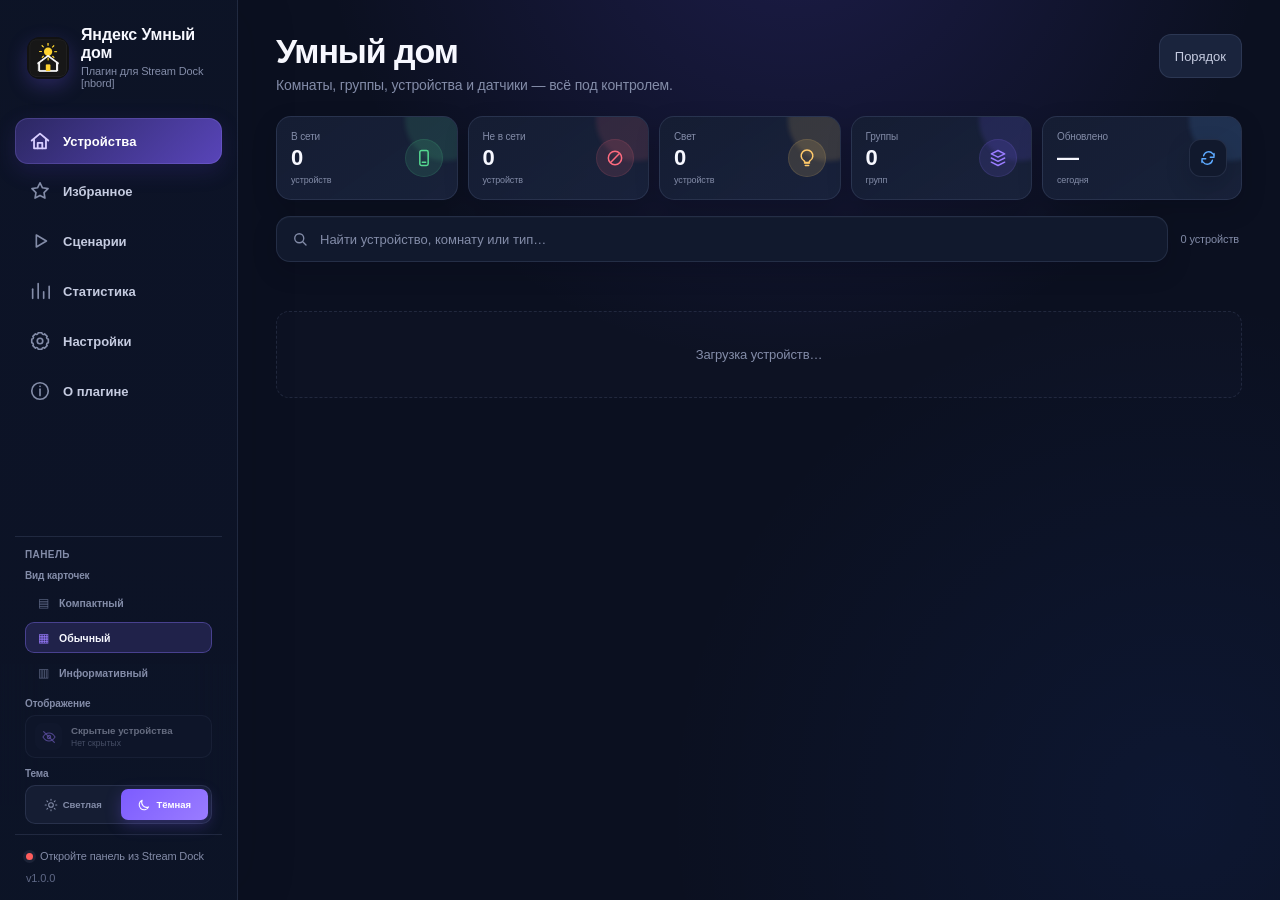
==== com.nbord.yandexsmarthome.streamdock.sdPlugin/dashboard/index.html @ 7f2c6862 "Add files via upload" ====
<!DOCTYPE html>

<html lang="ru">
<head><meta charset="utf-8"/><meta content="width=device-width,initial-scale=1" name="viewport"/><meta content="light dark" name="color-scheme"/><title>Яндекс Умный дом [n-bord] — Панель</title><link href="style.css?v=1.0.0" rel="stylesheet"/></head>
<body>
<div class="app">
<aside class="sidebar">
<div class="brand-row"><img class="brand-icon" src="../static/icons/plugin.png"/><div><div class="brand">Яндекс Умный дом</div><div class="brand-sub">Плагин для Stream Dock [nbord]</div></div></div>
<div class="nav-title">Умный дом</div>
<button aria-current="page" class="nav active" data-page="devices"><span class="nav-icon"><svg aria-hidden="true" viewbox="0 0 24 24"><path d="M3 11.5 12 4l9 7.5"></path><path d="M5.5 10.5V20h13v-9.5"></path><path d="M9.5 20v-6h5v6"></path></svg></span><b>Устройства</b></button>
<button class="nav" data-page="favorites"><span class="nav-icon"><svg aria-hidden="true" viewbox="0 0 24 24"><path d="m12 3 2.7 5.5 6.1.9-4.4 4.3 1 6-5.4-2.9-5.4 2.9 1-6-4.4-4.3 6.1-.9L12 3Z"></path></svg></span><b>Избранное</b></button>
<button class="nav" data-page="scenarios"><span class="nav-icon"><svg aria-hidden="true" viewbox="0 0 24 24"><path d="M8 5.5v13L19 12 8 5.5Z"></path></svg></span><b>Сценарии</b></button>
<button class="nav" data-page="statistics"><span class="nav-icon"><svg aria-hidden="true" viewbox="0 0 24 24"><path d="M4 20V10"></path><path d="M10 20V4"></path><path d="M16 20v-7"></path><path d="M22 20V7"></path></svg></span><b>Статистика</b></button>
<button class="nav" data-page="settings"><span class="nav-icon"><svg aria-hidden="true" viewbox="0 0 24 24"><circle cx="12" cy="12" r="3"></circle><path d="M19.4 15a1.7 1.7 0 0 0 .3 1.9l.1.1-2.8 2.8-.1-.1a1.7 1.7 0 0 0-1.9-.3 1.7 1.7 0 0 0-1 1.6V21h-4v-.1a1.7 1.7 0 0 0-1-1.6 1.7 1.7 0 0 0-1.9.3l-.1.1L4.2 17l.1-.1a1.7 1.7 0 0 0 .3-1.9A1.7 1.7 0 0 0 3 14H3v-4h.1a1.7 1.7 0 0 0 1.6-1 1.7 1.7 0 0 0-.3-1.9L4.2 7 7 4.2l.1.1a1.7 1.7 0 0 0 1.9.3 1.7 1.7 0 0 0 1-1.6V3h4v.1a1.7 1.7 0 0 0 1 1.6 1.7 1.7 0 0 0 1.9-.3l.1-.1L19.8 7l-.1.1a1.7 1.7 0 0 0-.3 1.9 1.7 1.7 0 0 0 1.6 1h.1v4H21a1.7 1.7 0 0 0-1.6 1Z"></path></svg></span><b>Настройки</b></button>

<button class="nav" data-page="about"><span class="nav-icon"><svg aria-hidden="true" viewbox="0 0 24 24"><circle cx="12" cy="12" r="9"></circle><path d="M12 10v7"></path><path d="M12 7h.01"></path></svg></span><b>О плагине</b></button>
<div aria-label="Настройки панели" class="sidebar-panel-settings">
<div class="sidebar-settings-title">Панель</div>
<div class="sidebar-setting-group sidebar-content-only">
<div class="sidebar-setting-label">Вид карточек</div>
<div aria-label="Вид карточек" class="sidebar-view-options" role="group">
<button data-view-preset="compact" title="Компактный вид" type="button"><span>▤</span><b>Компактный</b></button>
<button class="active" data-view-preset="normal" title="Обычный вид" type="button"><span>▦</span><b>Обычный</b></button>
<button data-view-preset="informative" title="Информативный вид" type="button"><span>▥</span><b>Информативный</b></button>
</div>
</div>
<div class="sidebar-setting-group sidebar-content-only sidebar-hidden-group">
<div class="sidebar-setting-label">Отображение</div>
<button class="sidebar-hidden-toggle" disabled id="hiddenEntitiesToggle" type="button"><span class="sidebar-hidden-icon"><svg aria-hidden="true" viewBox="0 0 24 24"><path d="M3 12s3.5-6 9-6 9 6 9 6-3.5 6-9 6-9-6-9-6Z"></path><circle cx="12" cy="12" r="2.5"></circle><path d="M4 4l16 16"></path></svg></span><span class="sidebar-hidden-copy"><b>Скрытые устройства</b><small>0 скрыто</small></span></button>
</div>
<div class="sidebar-setting-group">
<div class="sidebar-setting-label">Тема</div>
<div aria-label="Тема панели" class="theme-switch sidebar-theme-switch" role="group">
<button aria-label="Светлая тема" id="themeLight" title="Светлая тема" type="button"><svg aria-hidden="true" viewbox="0 0 24 24"><circle cx="12" cy="12" r="4"></circle><path d="M12 2v2M12 20v2M4.93 4.93l1.42 1.42M17.65 17.65l1.42 1.42M2 12h2M20 12h2M4.93 19.07l1.42-1.42M17.65 6.35l1.42-1.42"></path></svg><span>Светлая</span></button>
<button aria-label="Тёмная тема" id="themeDark" title="Тёмная тема" type="button"><svg aria-hidden="true" viewbox="0 0 24 24"><path d="M20 15.2A8.5 8.5 0 0 1 8.8 4 8.5 8.5 0 1 0 20 15.2Z"></path></svg><span>Тёмная</span></button>
</div>
</div>



</div>

<div class="side-bottom"><div class="side-status" id="sideStatus"><span class="dot"></span><span>Подключение…</span></div><div class="version" id="sideVersion">v1.0.0</div></div>
</aside>
<main class="main">
<section class="page active" id="page-devices">
<div class="page-head"><div class="page-title-block"><h1>Умный дом</h1><p>Комнаты, группы, устройства и датчики — всё под контролем.</p></div><div class="head-actions"><button class="btn subtle-btn reset-order-btn hidden" id="resetOrder" type="button">Сбросить</button><button aria-pressed="false" class="btn subtle-btn order-btn" id="reorderToggle" type="button">Порядок</button></div></div>
<div class="summary-grid"><div class="summary-card tone-online"><div class="summary-copy"><span>В сети</span><strong id="summaryOnline">0</strong><small>устройств</small></div><div class="summary-icon"><svg aria-hidden="true" viewbox="0 0 24 24"><rect height="18" rx="2" width="10" x="7" y="3"></rect><path d="M10 17h4"></path></svg></div></div><div class="summary-card tone-offline"><div class="summary-copy"><span>Не в сети</span><strong id="summaryOffline">0</strong><small>устройств</small></div><div class="summary-icon"><svg aria-hidden="true" viewbox="0 0 24 24"><circle cx="12" cy="12" r="8"></circle><path d="m7 17 10-10"></path></svg></div></div><div class="summary-card tone-light"><div class="summary-copy"><span>Свет</span><strong id="summaryLights">0</strong><small>устройств</small></div><div class="summary-icon"><svg aria-hidden="true" viewbox="0 0 24 24"><path d="M9 18h6"></path><path d="M10 21h4"></path><path d="M8.3 15.2A7 7 0 1 1 15.7 15.2c-.8.7-1.2 1.5-1.2 2.3h-5c0-.8-.4-1.6-1.2-2.3Z"></path></svg></div></div><div class="summary-card tone-groups"><div class="summary-copy"><span>Группы</span><strong id="summaryGroups">0</strong><small>групп</small></div><div class="summary-icon"><svg aria-hidden="true" viewbox="0 0 24 24"><path d="m12 3 8 4-8 4-8-4 8-4Z"></path><path d="m4 12 8 4 8-4"></path><path d="m4 17 8 4 8-4"></path></svg></div></div><div class="summary-card wide tone-updated summary-updated-card"><div class="summary-copy"><span>Обновлено</span><strong id="summaryUpdated">—</strong><small>сегодня</small></div><div class="summary-card-tools"><button aria-label="Обновить" class="summary-tool refresh-tool" id="refreshDevices" title="Обновить" type="button"><svg aria-hidden="true" viewbox="0 0 24 24"><path d="M20 6v5h-5"></path><path d="M4 18v-5h5"></path><path d="M6.1 9A7 7 0 0 1 18.5 6.5L20 8"></path><path d="M17.9 15A7 7 0 0 1 5.5 17.5L4 16"></path></svg></button></div></div></div>
<div class="toolbar"><div class="search-wrap"><span class="search-icon"><svg aria-hidden="true" viewbox="0 0 24 24"><circle cx="11" cy="11" r="6"></circle><path d="m16 16 4 4"></path></svg></span><input aria-autocomplete="list" aria-controls="searchSuggestions" autocomplete="off" class="search" id="search" placeholder="Найти устройство, комнату или тип…"/><div class="search-suggestions hidden" id="searchSuggestions" role="listbox"></div></div><div class="count" id="deviceCount">0 устройств</div></div>
<div class="filters" id="categoryFilters"></div><div class="section-quicknav" id="sectionQuickNav"></div>
<div aria-live="polite" class="empty" id="devicesEmpty">Загрузка устройств…</div><div class="device-list" id="devicesList"></div>
</section>
<section class="page" id="page-favorites">
<div class="page-head"><div><h1>Избранное</h1><p>Быстрый доступ к любимым устройствам, группам и сценариям.</p></div><div class="head-actions"><button class="btn subtle-btn reset-order-btn hidden" id="favoritesResetOrder" type="button">Сбросить</button><button aria-pressed="false" class="btn subtle-btn order-btn" id="favoritesReorderToggle" type="button">Порядок</button></div></div>
<div class="empty hidden" id="favoritesEmpty">Пока нет избранного. Нажмите ★ на карточке устройства или сценария.</div>
<div class="favorites-block"><div class="subsection-title favorites-title">Устройства и группы</div><div class="device-grid" id="favoritesDevices"></div></div>
<div class="favorites-block"><div class="subsection-title favorites-title">Сценарии</div><div class="scenario-grid" id="favoritesScenarios"></div></div>
</section>
<section class="page" id="page-scenarios">
<div class="page-head"><div><h1>Сценарии</h1><p>Сценарии из приложения «Дом с Алисой».</p></div><div class="head-actions"><button class="btn subtle-btn reset-order-btn hidden" id="scenariosResetOrder" type="button">Сбросить</button><button aria-pressed="false" class="btn subtle-btn order-btn" id="scenariosReorderToggle" type="button">Порядок</button></div></div>
<div class="count scenario-count" id="scenarioCount"></div><div class="scenario-grid" id="scenariosList"></div><div class="empty hidden" id="scenariosEmpty">Сценарии не найдены.</div>
</section>
<section class="page" id="page-statistics">
<div class="page-head"><div><h1>Статистика</h1><p>Локальная статистика использования кнопок, крутилок и сценариев.</p></div><div class="head-actions"><label class="usage-toggle" for="usageEnabled"><input checked="" id="usageEnabled" type="checkbox"/><span class="switch-track"><span class="switch-knob"></span></span><span>Собирать статистику</span></label><button class="btn" id="refreshUsage">Обновить</button><button class="btn danger-btn" id="clearUsage">Очистить</button></div></div>
<div class="usage-summary-grid"><div class="summary-card"><span>Сегодня</span><strong id="usageToday">0</strong></div><div class="summary-card"><span>За 7 дней</span><strong id="usageWeek">0</strong></div><div class="summary-card"><span>Всего</span><strong id="usageTotal">0</strong></div><div class="summary-card"><span>Действий</span><strong id="usageUnique">0</strong></div></div>
<div class="panel usage-panel"><div class="diag-section-head"><div><h2>Чаще всего используется</h2><p>Вращение крутилки считается одним использованием за жест, а не каждым щелчком.</p></div><span class="pill">7 дней</span></div><div class="empty hidden" id="usageEmpty">Статистика пока пустая. Используйте кнопки или сценарии на Stream Dock.</div><div class="usage-list" id="usageList"></div></div>
<div class="notice usage-note" id="usageStateNote">Статистика хранится только локально на Mac. Для часто используемых устройств и сценариев можно сразу добавить ★ в «Избранное».</div>
</section>


<section class="page settings-page" id="page-settings">
<div class="page-head settings-page-head"><div><h1>Настройки</h1><p>Обновление интерфейса и действий Stream Dock, подключение к Яндексу и инструменты диагностики.</p></div></div>
<div aria-label="Разделы настроек" class="settings-tabs" role="tablist">
<button aria-selected="true" class="settings-tab active" data-settings-tab="general" role="tab" type="button"><span class="settings-tab-icon"><svg aria-hidden="true" viewBox="0 0 24 24"><path d="M4 7h10M18 7h2M4 17h2M10 17h10"></path><circle cx="16" cy="7" r="2"></circle><circle cx="8" cy="17" r="2"></circle></svg></span><span><b>Общие</b><small>Поведение панели</small></span></button>
<button aria-selected="false" class="settings-tab" data-settings-tab="connection" role="tab" type="button"><span class="settings-tab-icon"><svg aria-hidden="true" viewBox="0 0 24 24"><path d="M9.5 14.5 14.5 9"></path><path d="M8.2 16.8 6 19a4 4 0 0 1-5.7-5.7l3.5-3.5a4 4 0 0 1 5.7 0"></path><path d="m15.8 7.2 2.2-2.2a4 4 0 0 1 5.7 5.7l-3.5 3.5a4 4 0 0 1-5.7 0"></path></svg></span><span><b>Подключение</b><small>OAuth и аккаунт</small></span></button>
<button aria-selected="false" class="settings-tab" data-settings-tab="diagnostics" role="tab" type="button"><span class="settings-tab-icon"><svg aria-hidden="true" viewBox="0 0 24 24"><path d="M2 13h4l2-6 4 12 3-9 2 3h5"></path></svg></span><span><b>Диагностика</b><small>Проверки и журнал</small></span></button>
</div>
<div class="settings-pane active" data-settings-pane="general">
<div class="settings-grid">
<section class="settings-card"><div class="settings-card-icon">↻</div><div class="settings-card-main"><h2>Обновление панели</h2><p>Как часто открытая панель запрашивает актуальные состояния устройств и групп.</p></div><label class="settings-field" for="autoRefreshSelect"><span>Интервал</span><select aria-label="Интервал автообновления панели" class="select settings-select" id="autoRefreshSelect"><option value="0">Выключено</option><option value="15">15 секунд</option><option value="30">30 секунд</option><option selected="" value="45">45 секунд</option><option value="60">1 минута</option><option value="300">5 минут</option><option value="900">15 минут</option><option value="1800">30 минут</option></select></label></section>
<section class="settings-card"><div class="settings-card-icon">⟳</div><div class="settings-card-main"><h2>Обновление кнопок и ручек</h2><p>Как часто плагин обновляет состояние действий непосредственно на устройствах Stream Dock.</p></div><label class="settings-field" for="actionRefreshSelect"><span>Интервал</span><select aria-label="Интервал обновления кнопок и ручек" class="select settings-select" id="actionRefreshSelect"><option value="0">Только вручную</option><option value="15">15 секунд</option><option selected="" value="30">30 секунд</option><option value="45">45 секунд</option><option value="60">1 минута</option><option value="120">2 минуты</option><option value="300">5 минут</option></select></label></section>
<section class="settings-card"><div class="settings-card-icon">⌂</div><div class="settings-card-main"><h2>Стартовая вкладка</h2><p>Раздел, который будет открываться первым при запуске панели.</p></div><label class="settings-field" for="startPageSelect"><span>Открывать</span><select aria-label="Стартовая вкладка панели" class="select settings-select" id="startPageSelect"><option value="devices">Устройства</option><option value="favorites">Избранное</option><option value="scenarios">Сценарии</option><option value="statistics">Статистика</option></select></label></section>

</div>
<div class="settings-note"><b>Как это работает:</b> «Обновление панели» относится только к открытому dashboard. «Обновление кнопок и ручек» управляет фоновым обновлением действий на подключённых устройствах Stream Dock. История датчиков сохраняется независимо.</div>
<section class="settings-reset-card">
  <div class="settings-reset-icon" aria-hidden="true"><svg viewBox="0 0 24 24"><path d="M4 7h16"/><path d="M9 7V4h6v3"/><path d="M7 7l1 13h8l1-13"/><path d="M10 11v5M14 11v5"/></svg></div>
  <div class="settings-reset-copy"><h2>Полный сброс плагина</h2><p>Удаляет OAuth-авторизацию, локальную историю показателей, статистику, кэш, порядок комнат и карточек, избранное, скрытые устройства и настройки действий для клавиш и крутилок.</p><small>Сами элементы на раскладке Stream Dock могут остаться на своих местах, но их привязки и параметры будут очищены при следующем появлении.</small></div>
  <button class="btn danger-btn reset-plugin-btn" id="fullResetPlugin" type="button">Сбросить плагин…</button>
</section>
</div>
<div class="settings-pane" data-settings-pane="connection"><div class="settings-section-head"><div><h2>Подключение</h2><p>Один OAuth-токен используется всеми действиями плагина.</p></div><span class="pill" id="connectionPill">Не проверено</span></div><div class="panel"><h2>Аккаунт Яндекса</h2><label for="dashboardToken">OAuth-токен</label><div class="input-row"><input autocomplete="off" id="dashboardToken" placeholder="OAuth-токен Яндекс" spellcheck="false" type="password"/><button class="btn primary" id="saveToken">Сохранить и проверить</button><button class="btn danger-btn" id="logoutToken">Выйти</button></div><p class="hint">Требуются доступы <b>iot:view</b> и <b>iot:control</b>. Токен хранится в глобальных настройках плагина. Можно вставить сам токен или полный URL результата OAuth — в этом случае плагин также сохранит срок действия из <code>expires_in</code>.</p><div id="tokenExpiryInfo" class="token-expiry-info hidden"></div><div class="notice" id="connectionStatus">Ожидание данных…</div></div><div class="panel token-help"><h2>Как получить токен</h2><ol><li>Откройте Яндекс OAuth и создайте приложение типа <b>«Для доступа к API или отладки»</b>.</li><li>Добавьте разрешения умного дома <code>iot:view</code> и <code>iot:control</code>.</li><li>Для приложения доступа к API используйте redirect URI <code>https://oauth.yandex.ru/verification_code</code>.</li><li>Получите OAuth-токен и вставьте его выше. После проверки он станет общим для всех кнопок и крутилок.</li></ol><div class="help-links"><a class="btn" data-external-url="https://oauth.yandex.ru/client/new/" href="https://oauth.yandex.ru/client/new/">Создать OAuth-приложение</a><a class="btn" data-external-url="https://yandex.ru/dev/dialogs/smart-home/doc/ru/concepts/platform-protocol" href="https://yandex.ru/dev/dialogs/smart-home/doc/ru/concepts/platform-protocol">Документация API</a></div></div></div>
<div class="settings-pane" data-settings-pane="diagnostics"><div class="settings-section-head"><div><h2>Диагностика</h2><p>Живой журнал, проверки состояния и безопасные авто-тесты.</p></div></div><div class="panel diagnostics-log-panel">
<div class="diag-toolbar">
<label class="debug-toggle" for="debugMode"><input id="debugMode" type="checkbox"/><span class="switch-track"><span class="switch-knob"></span></span><span>Режим отладки</span></label>
<div class="diag-actions"><button class="btn" id="clearDiagnosticLog">Очистить</button><button class="btn" id="openDiagnosticLogs">Открыть файл журнала</button></div>
</div>
<pre class="diagnostic-console" id="diagnosticLog">Загрузка журнала…</pre>
<div class="diag-log-foot"><span id="diagnosticLogSize">—</span><span>Ошибки фиксируются всегда · журнал обновляется автоматически</span></div>
</div><div class="panel diagnostics-card">
<div class="diag-section-head"><div><h2>Проверки состояния</h2><p>Текущее состояние backend, Stream Dock, OAuth и локальной панели.</p></div><div class="diag-head-actions"><span class="pill" id="diagnosticChecksPill">—</span><button class="btn" id="refreshDiagnostics">Обновить</button></div></div>
<div class="diagnostic-list" id="diagnosticChecks"></div>
</div><div class="panel diagnostics-card">
<div class="diag-section-head"><div><h2>Авто-тесты</h2><p>Проверки выполняются без включения, выключения или изменения устройств.</p></div><div class="diag-head-actions"><span class="pill" id="diagnosticTestsPill">Не запускались</span><button class="btn" id="runDiagnosticTests">Запустить</button></div></div>
<div class="diagnostic-list" id="diagnosticTests"><div class="diag-placeholder">Откройте раздел или нажмите «Запустить».</div></div>
</div></div>
</section><section class="page" id="page-about">
<div class="page-head"><div><h1>О плагине</h1><p>Неофициальный плагин Яндекс Умный дом для совместимых устройств Stream Dock на macOS.</p></div></div>
<div class="panel about about-release"><img src="../static/icons/plugin.png"/><div><h2>Яндекс Умный дом [n-bord] · версия 1.0.0</h2><p><b>Автор:</b> nbord</p><p>Неофициальный любительский проект. Не связан с компанией Яндекс и сервисом «Умный дом» от Яндекса и не поддерживается ими.</p><p class="about-legal">Все упомянутые товарные знаки принадлежат их правообладателям.</p><div class="help-links about-project-links"><a class="btn primary" data-external-url="https://github.com/n-bord/yandex-smart-home-stream-dock" href="https://github.com/n-bord/yandex-smart-home-stream-dock">GitHub проекта</a></div></div></div>
</section>
</main>
</div>
<div aria-hidden="true" class="device-detail-drawer hidden" id="deviceDetailDrawer">
<div class="device-detail-backdrop" data-close-device-detail=""></div>
<aside aria-label="Устройство" aria-modal="true" class="device-detail-panel" id="deviceDetailPanel" role="dialog">
<div class="device-detail-sticky">
<div class="device-detail-head">
<img alt="" class="device-detail-icon" id="deviceDetailIcon" src="../static/icons/device.png"/>
<div class="device-detail-heading"><div class="device-detail-name" id="deviceDetailName">Устройство</div><div class="device-detail-sub" id="deviceDetailSub"></div><div class="device-detail-status" id="deviceDetailStatus">—</div></div>
<div class="device-detail-head-actions">
<button aria-label="Питание" class="device-detail-action device-detail-power hidden" id="deviceDetailPower" title="Питание" type="button"><span aria-hidden="true">⏻</span></button>
<button aria-label="Избранное" class="favorite-toggle device-detail-favorite" id="deviceDetailFavorite" title="Избранное">★</button>
<button aria-label="Закрыть" class="device-detail-action device-detail-close" id="deviceDetailClose" title="Закрыть" type="button">×</button>
</div>
</div>
</div>
<div class="device-detail-body" id="deviceDetailBody"></div>
</aside>
</div>
<div aria-hidden="true" class="modal hidden" id="lightModal">
<div class="modal-backdrop" data-close-light-modal=""></div>
<div class="light-dialog">
<button aria-label="Закрыть" class="modal-close" id="lightModalClose">×</button>
<div class="dialog-title">Настройки освещения</div><div class="dialog-subtitle" id="lightModalName">Лампа</div>
<div class="dialog-row-title"><span>Яркость</span><span id="lightBrightnessLabel">—</span></div>
<div class="light-brightness-row"><span class="bulb-dot">◉</span><input id="lightBrightness" max="100" min="1" step="1" type="range"/><span id="lightBrightnessValue">—%</span></div>
<div class="dialog-tabs"><button class="dialog-tab active" id="lightTabColor">◉ Цвет</button><button class="dialog-tab" id="lightTabTemp">♨ Температура</button></div>
<div id="lightColorPane"><div class="dialog-row-title"><span>Выберите цвет</span><span id="lightSelectedHex"></span></div><div class="color-palette" id="lightPalette"></div><div class="custom-color-row"><label for="lightCustomColor">Свой цвет</label><input id="lightCustomColor" type="color" value="#ff9f18"/></div></div>
<div class="hidden" id="lightTempPane"><div class="dialog-row-title"><span>Температура света</span><span id="lightTempValue">— K</span></div><div class="temp-scale"><span>Тёплый</span><input id="lightTemperature" max="9000" min="2000" step="100" type="range"/><span>Холодный</span></div><div class="temperature-preset-grid" id="lightTemperaturePresets"></div></div>
<div class="quick-scene-row"><button data-light-quick="night">Ночь</button><button data-light-quick="work">Работа</button><button data-light-quick="warm">Тёплый</button><button data-light-quick="red">Красный</button></div>
<div class="dialog-actions"><button class="btn outline-accent" id="lightApply">Применить</button><button class="btn accent" id="lightClose">Закрыть</button></div>
</div>
</div>
<div aria-hidden="true" class="modal hidden" id="sensorHistoryModal">
<div class="modal-backdrop" data-close-history-modal=""></div>
<div class="history-dialog">
<button aria-label="Закрыть" class="modal-close" id="sensorHistoryClose">×</button>
<div class="dialog-title" id="sensorHistoryTitle">История датчика</div>
<div class="dialog-subtitle" id="sensorHistoryName">Датчик</div>
<div class="history-toolbar">
<label class="history-control"><span>Показатель</span><select class="select" id="sensorHistoryMetric"></select></label>
<div class="history-control period-control"><span>Период</span><div class="history-periods"><button class="active" data-history-hours="1">1 час</button><button data-history-hours="6">6 часов</button><button data-history-hours="24">24 часа</button></div></div>
</div>
<div class="history-chart-card"><div class="history-chart" id="sensorHistoryChart"></div><div class="history-empty hidden" id="sensorHistoryEmpty">История ещё накапливается.</div></div>
<div class="history-stats" id="sensorHistoryStats"></div>
<div class="history-note"><b>Локальная история.</b> Публичный API Яндекс Smart Home отдаёт текущее состояние датчика, но не временной ряд. Плагин сохраняет точки на Mac до 24 часов и показывает фактическое время каждой записи.</div>
</div>
</div>
<div aria-live="polite" class="toast" id="toast" role="status"></div>
<script>window.addEventListener('error',function(e){try{var x=document.getElementById('sideStatus');if(x){x.className='side-status error';var t=x.querySelector('span:last-child');if(t)t.textContent='Ошибка интерфейса';}var n=document.getElementById('connectionStatus');if(n){n.textContent='Ошибка JavaScript: '+String(e.message||'неизвестная ошибка');n.className='notice error';}}catch(_){}});</script>
<script src="app.js?v=1.0.0"></script>
</body>
</html>
---- com.nbord.yandexsmarthome.streamdock.sdPlugin/dashboard/style.css ----
*{box-sizing:border-box}html,body{width:100%;height:100%;margin:0}:root{color-scheme:dark}body{background:#0f0f0f;color:#f3f3f3;font:14px -apple-system,BlinkMacSystemFont,"Segoe UI",Arial,sans-serif;overflow:hidden}.app{display:flex;width:100%;height:100%}.sidebar{width:226px;flex:0 0 226px;background:#111;border-right:1px solid #272727;padding:22px 12px 14px;display:flex;flex-direction:column}.brand-row{display:flex;align-items:center;gap:11px;padding:0 10px 22px}.brand-icon{width:34px;height:34px;border-radius:9px}.brand{font-weight:750;font-size:14px}.brand-sub{font-size:11px;color:#777;margin-top:2px}.nav-title{padding:0 10px 7px;color:#616161;font-size:11px}.nav{display:flex;align-items:center;gap:10px;width:100%;padding:11px 12px;border:0;border-radius:9px;background:transparent;color:#8e8e8e;text-align:left;cursor:pointer;font:inherit}.nav b{font-weight:550}.nav:hover{background:#1d1d1d;color:#ddd}.nav.active{background:#202020;color:#fff}.nav.active b{font-weight:700}.side-bottom{margin-top:auto;border-top:1px solid #242424;padding:14px 10px 0}.side-status{display:flex;gap:7px;align-items:center;color:#8a8a8a;font-size:11px}.dot{width:7px;height:7px;border-radius:50%;background:#777}.side-status.ok .dot{background:#25d366}.side-status.error .dot{background:#ff5d5d}.version{margin-top:10px;color:#616161;font-size:11px}.main{flex:1;overflow:auto;padding:30px 34px;background:#151515}.page{display:none;max-width:1180px;margin:0 auto}.page.active{display:block}.page-head{display:flex;justify-content:space-between;align-items:flex-start;gap:18px;margin-bottom:20px}.page-head h1{margin:0;font-size:27px;line-height:1.1;letter-spacing:-.5px}.page-head p{margin:7px 0 0;color:#858585}.btn{border:1px solid #3a3a3a;background:#2b2b2b;color:#f2f2f2;padding:10px 15px;border-radius:10px;font:inherit;cursor:pointer}.btn:hover:not(:disabled){background:#353535}.btn.primary{font-weight:650}.btn:disabled{opacity:.45;cursor:default}.toolbar{display:flex;gap:12px;align-items:center;margin-bottom:12px}.search{flex:1;background:#202020;border:1px solid #303030;color:#fff;padding:11px 13px;border-radius:10px;outline:none;font:inherit}.search:focus{border-color:#505050}.count{color:#777;white-space:nowrap}.filters{display:flex;gap:7px;flex-wrap:wrap;margin-bottom:20px}.filter{border:1px solid #303030;background:#1d1d1d;color:#939393;border-radius:999px;padding:7px 10px;font:inherit;font-size:11px;cursor:pointer}.filter:hover{color:#ddd;border-color:#444}.filter.active{background:#3b3517;color:#ffd84f;border-color:#5a501b}.device-list{display:flex;flex-direction:column;gap:26px}.room-section{min-width:0}.room-head{display:flex;align-items:center;justify-content:space-between;padding:0 2px 9px;border-bottom:1px solid #272727;margin-bottom:11px}.room-title{font-size:17px;font-weight:760}.room-count{font-size:11px;color:#747474;background:#1f1f1f;border:1px solid #292929;border-radius:999px;padding:5px 8px}.device-grid{display:grid;grid-template-columns:repeat(auto-fill,minmax(330px,1fr));gap:12px}.device-card{background:#1c1c1c;border:1px solid #292929;border-radius:14px;padding:14px;min-height:145px;transition:border-color .15s,transform .15s}.device-card:hover{border-color:#3a3a3a;transform:translateY(-1px)}.device-top{display:flex;align-items:flex-start;justify-content:space-between;gap:12px}.device-idblock{display:flex;gap:10px;min-width:0}.device-icon{width:38px;height:38px;border-radius:10px;flex:none}.device-name{font-weight:720;font-size:15px;line-height:1.2}.device-kind{color:#818181;margin-top:4px;font-size:11px}.device-state{text-align:right;font-size:10px;color:#777;max-width:40%}.device-state strong{display:block;color:#f0f0f0;font-size:14px;margin-bottom:3px}.controls{display:flex;flex-direction:column;gap:8px;margin-top:13px}.control-row{display:flex;align-items:center;gap:8px}.control-label{width:92px;flex:0 0 92px;color:#898989;font-size:10px}.control-grow{flex:1;min-width:0}.mini-btn{border:1px solid #393939;background:#292929;color:#e7e7e7;border-radius:8px;padding:7px 9px;font:inherit;font-size:11px;cursor:pointer}.mini-btn:hover{background:#333}.mini-btn.active{background:#4a4018;color:#ffd84f;border-color:#62551c}.mini-btn.danger{color:#ff9898}.button-row{display:flex;gap:6px;flex-wrap:wrap}.range-wrap{display:flex;gap:8px;align-items:center;flex:1}.range-wrap input[type=range]{flex:1;accent-color:#ffd43b}.range-value{width:58px;text-align:right;color:#ddd;font-size:11px}.select{width:100%;background:#242424;border:1px solid #393939;border-radius:8px;color:#eee;padding:7px;font:inherit;font-size:11px}.sensor-values{display:flex;flex-wrap:wrap;gap:6px;margin-top:11px}.sensor-chip{display:flex;gap:6px;align-items:center;background:#151515;border:1px solid #292929;border-radius:8px;padding:6px 8px}.sensor-chip span{font-size:10px;color:#777}.sensor-chip strong{font-size:11px;color:#dedede}.raw-type{margin-top:9px;color:#4e4e4e;font-size:9px;overflow:hidden;text-overflow:ellipsis;white-space:nowrap}.empty{padding:35px;border:1px dashed #333;border-radius:13px;color:#777;text-align:center}.hidden{display:none!important}.panel{background:#1d1d1d;border:1px solid #292929;border-radius:13px;padding:18px}.panel h2{margin:0 0 18px;font-size:16px}.panel label{display:block;margin-bottom:7px;color:#bdbdbd}.input-row{display:flex;gap:9px}.input-row input{flex:1;min-width:0;background:#151515;border:1px solid #343434;border-radius:9px;color:#fff;padding:11px 12px;font:inherit;outline:none}.hint{color:#777;line-height:1.5;font-size:12px}.notice{margin-top:15px;padding:11px 12px;background:#242424;border-radius:9px;color:#999}.notice.ok{color:#7fe3a6}.notice.error{color:#ff8a8a}.pill{padding:7px 10px;border-radius:999px;background:#252525;color:#898989;font-size:11px}.pill.ok{background:#14381f;color:#66dc8d}.pill.error{background:#411d1d;color:#ff8888}.scenario-count{margin-bottom:14px}.scenario-grid{display:grid;grid-template-columns:repeat(auto-fill,minmax(260px,1fr));gap:12px}.scenario-card{display:flex;align-items:center;gap:12px;background:#1c1c1c;border:1px solid #292929;border-radius:13px;padding:14px}.scenario-card img{width:38px;height:38px;border-radius:10px}.scenario-info{flex:1;min-width:0}.scenario-name{font-weight:700}.scenario-sub{font-size:10px;color:#777;margin-top:4px}.about{display:flex;gap:16px;align-items:center}.about img{width:60px;height:60px;border-radius:14px}.about p{color:#888;line-height:1.5}.about h2{margin-bottom:6px}.toast{position:fixed;right:22px;bottom:22px;max-width:360px;background:#252525;border:1px solid #3a3a3a;border-radius:10px;padding:11px 14px;color:#ddd;opacity:0;transform:translateY(12px);pointer-events:none;transition:.18s}.toast.show{opacity:1;transform:none}.toast.error{color:#ff9a9a;border-color:#583333}@media(max-width:800px){.sidebar{width:184px;flex-basis:184px}.main{padding:24px 20px}.device-grid{grid-template-columns:1fr}.control-label{width:76px;flex-basis:76px}}
.device-card.offline{opacity:.67;border-color:#4a3030}.device-card.offline:hover{border-color:#684040}.device-card.group-card{background:#1b1d24;border-color:#30374a}.entity-tags{display:flex;gap:5px;margin-top:5px}.entity-badge{font-size:8px;letter-spacing:.45px;padding:3px 5px;border-radius:999px;background:#242424;color:#888}.entity-badge.group{background:#20283d;color:#9ab5ff}.entity-badge.offline{background:#3c2020;color:#ff9292}.member-list{margin-top:10px;color:#686b75;font-size:10px;line-height:1.4}.device-card button:disabled,.device-card select:disabled,.device-card input:disabled{opacity:.35;cursor:not-allowed}.device-card.offline .device-icon{filter:grayscale(1);opacity:.65}

.group-clusters{display:flex;flex-direction:column;gap:14px;margin-bottom:14px}.group-cluster{display:flex;flex-direction:column;gap:8px}.group-members-panel{border:1px dashed #31384a;border-radius:12px;background:#171921;padding:10px 12px}.group-members-head{display:flex;align-items:center;justify-content:space-between;width:100%;padding:0;border:0;background:none;color:#cfd6ea;font:inherit;cursor:pointer}.group-members-title{font-weight:650;font-size:12px}.group-members-meta{font-size:11px;color:#8d97b2}.member-grid{display:grid;grid-template-columns:repeat(auto-fill,minmax(280px,1fr));gap:10px;margin-top:10px}.device-card.nested{background:#181818;border-color:#262d3b;min-height:132px}.subsection-title{margin:2px 0 10px 2px;color:#848484;font-size:12px;font-weight:650;letter-spacing:.02em;text-transform:uppercase}

.hub-device-list{margin-top:11px;border-top:1px solid #2a2a2a;padding-top:9px}.hub-device-title{font-size:10px;color:#8f98ae;margin-bottom:6px;text-transform:uppercase;letter-spacing:.04em}.hub-device-item{display:flex;justify-content:space-between;gap:10px;padding:6px 7px;border-radius:7px;background:#17191e;margin-top:4px}.hub-device-item span{font-size:11px;color:#e0e4ef}.hub-device-item small{font-size:9px;color:#737b8e;text-align:right}.group-members-panel{transition:border-color .15s}.group-members-head:hover .group-members-meta{color:#c9d3ef}
.head-actions{display:flex;align-items:center;gap:8px;flex-wrap:wrap;justify-content:flex-end}.summary-grid{display:grid;grid-template-columns:repeat(4,minmax(110px,1fr)) minmax(150px,1.3fr);gap:10px;margin:0 0 18px}.summary-card{background:linear-gradient(180deg,#202020,#1a1a1a);border:1px solid #2d2d2d;border-radius:13px;padding:12px 14px;display:flex;align-items:center;justify-content:space-between;gap:12px}.summary-card span{color:#7e7e7e;font-size:11px}.summary-card strong{font-size:19px;letter-spacing:-.3px}.room-head{cursor:pointer;border-radius:8px;padding:8px 10px!important;margin-left:-8px;margin-right:-8px}.room-head:hover{background:#1b1b1b}.room-title-wrap{display:flex;align-items:center;gap:8px}.room-chevron{width:18px;color:#6f6f6f;transition:.15s}.room-section.collapsed .room-body{display:none}.room-section.collapsed .room-chevron{transform:rotate(-90deg)}.room-body{display:flex;flex-direction:column;gap:0}.device-card{box-shadow:0 8px 26px rgba(0,0,0,.08)}.device-card.group-card{background:linear-gradient(145deg,#1c2030,#181a20)}.device-state strong{padding:3px 7px;border-radius:7px;background:#232323;display:inline-block}.device-card.offline .device-state strong{background:#3a2020;color:#ff9a9a}.quick-presets{display:flex;gap:5px;flex-wrap:wrap;margin-top:8px}.quick-presets .mini-btn{font-size:10px;padding:5px 7px}.app.compact .device-grid,.app.compact .member-grid{grid-template-columns:repeat(auto-fill,minmax(260px,1fr));gap:8px}.app.compact .device-card{padding:11px;min-height:120px}.app.compact .controls{gap:5px;margin-top:9px}.app.compact .control-row{gap:5px}.app.compact .device-icon{width:32px;height:32px}.app.compact .sensor-values{margin-top:8px}.updated-flash{animation:updatedFlash .45s ease}@keyframes updatedFlash{0%{opacity:.45}100%{opacity:1}}@media(max-width:980px){.summary-grid{grid-template-columns:repeat(2,1fr)}.summary-card.wide{grid-column:span 2}}

/* v1.8 light editor + compact groups */
.modal{position:fixed;inset:0;z-index:50;display:grid;place-items:center}.modal-backdrop{position:absolute;inset:0;background:rgba(0,0,0,.58);backdrop-filter:blur(5px)}.light-dialog{position:relative;z-index:1;width:min(520px,calc(100vw - 36px));max-height:calc(100vh - 44px);overflow:auto;background:#202224;border:1px solid #343638;border-radius:19px;box-shadow:0 28px 85px rgba(0,0,0,.6);padding:27px 25px 24px}.modal-close{position:absolute;right:18px;top:15px;border:0;background:none;color:#888;font-size:28px;cursor:pointer}.dialog-title{font-size:21px;font-weight:760}.dialog-subtitle{color:#8b8d90;margin-top:5px}.dialog-row-title{display:flex;justify-content:space-between;gap:10px;margin-top:26px;margin-bottom:10px;font-weight:650}.dialog-row-title span:last-child{color:#929497;font-weight:500}.light-brightness-row{display:grid;grid-template-columns:38px 1fr 48px;gap:12px;align-items:center}.light-brightness-row input,.temp-scale input{accent-color:#ff8a00;width:100%}.bulb-dot{display:grid;place-items:center;width:36px;height:36px;border-radius:50%;background:#24313a;color:#ff9b0e}.dialog-tabs{display:grid;grid-template-columns:1fr 1fr;gap:8px;margin:24px 0}.dialog-tab{border:0;background:#414246;color:#eee;padding:11px;border-radius:9px;font:inherit;font-weight:650;cursor:pointer}.dialog-tab.active{background:#f88400;color:white}.dialog-tab:disabled{opacity:.3;cursor:not-allowed}.color-palette{display:grid;grid-template-columns:repeat(9,1fr);gap:5px}.color-swatch{aspect-ratio:1;border:2px solid transparent;border-radius:8px;cursor:pointer;box-shadow:inset 0 0 0 1px rgba(0,0,0,.08)}.color-swatch.selected{border-color:#fff;box-shadow:0 0 0 2px #ff8a00}.custom-color-row{display:flex;align-items:center;justify-content:space-between;margin-top:13px;color:#999}.custom-color-row input[type=color]{width:72px;height:34px;border:0;border-radius:8px;background:transparent}.temp-scale{display:grid;grid-template-columns:auto 1fr auto;gap:10px;align-items:center;color:#999}.quick-scene-row{display:flex;gap:7px;flex-wrap:wrap;margin-top:20px}.quick-scene-row button{border:1px solid #3d3e40;background:#2c2d2f;color:#d8d8d8;border-radius:999px;padding:7px 11px;cursor:pointer}.dialog-actions{display:flex;justify-content:flex-end;gap:12px;margin-top:24px}.btn.accent{background:#f88400;border-color:#f88400}.btn.outline-accent{background:transparent;border-color:#f88400;color:#ff9a16}.light-settings-btn{background:#3d351a!important;color:#ffd74c!important;border-color:#605422!important}.group-summary{min-height:0!important;padding:12px 14px!important}.group-summary .member-list,.group-summary .raw-type{display:none}.group-summary .controls{display:grid;grid-template-columns:minmax(120px,auto) minmax(170px,1fr);align-items:center;margin-top:9px}.group-summary .control-row{margin:0}.group-summary .control-label{width:auto;flex:0 0 auto;margin-right:7px}.group-summary .device-icon{width:34px;height:34px}.group-summary .device-kind{margin-top:2px}.scenario-visual{width:42px;height:42px;flex:none;border-radius:12px;display:grid;place-items:center;background:#8B6DE1;box-shadow:inset 0 0 0 1px rgba(255,255,255,.08)}.scenario-visual span{font-size:23px;font-weight:750;color:white;line-height:1}.scenario-card{transition:.15s}.scenario-card:hover{border-color:#444;transform:translateY(-1px)}@media(max-width:700px){.color-palette{grid-template-columns:repeat(6,1fr)}.group-summary .controls{grid-template-columns:1fr}}


/* v1.9 dashboard polish */
.section-quicknav{position:sticky;top:-1px;z-index:6;display:flex;gap:8px;flex-wrap:nowrap;overflow:auto;padding:10px 0 14px;margin:-4px 0 16px;background:linear-gradient(180deg,#151515 72%,rgba(21,21,21,0));scrollbar-width:none}.section-quicknav::-webkit-scrollbar{display:none}.jump-chip{border:1px solid #303030;background:#1d1d1d;color:#c9c9c9;border-radius:999px;padding:8px 12px;font:inherit;font-size:12px;cursor:pointer;white-space:nowrap}.jump-chip:hover{border-color:#4a4a4a;color:#fff}.jump-chip.accent{background:#2b2440;border-color:#51407a;color:#d8caff}.device-top{align-items:flex-start}.device-side{display:flex;align-items:flex-start;gap:8px;justify-content:flex-end;min-width:130px}.favorite-toggle{width:30px;height:30px;border-radius:9px;border:1px solid #333;background:#1d1d1d;color:#7f7f7f;cursor:pointer;display:grid;place-items:center;font-size:15px;flex:none}.favorite-toggle:hover{color:#fff;border-color:#4e4e4e}.favorite-toggle.active{background:#2f263c;border-color:#6d55a8;color:#f0d8ff}.device-state{max-width:none;min-width:92px}.device-state strong{line-height:1.15}.scenario-card .favorite-toggle{margin-left:auto}.scenario-card .mini-btn{margin-left:6px}.favorites-block{margin-bottom:22px}.favorites-title{margin-bottom:12px!important}.room-section{scroll-margin-top:72px}.hub-device-list.rich{display:flex;flex-direction:column;gap:8px}.hub-device-grid{display:grid;grid-template-columns:repeat(auto-fill,minmax(210px,1fr));gap:8px}.hub-device-item{display:flex;align-items:center;justify-content:space-between;gap:10px;padding:8px 10px;border-radius:9px;background:#17191e;border:1px solid #262a35}.hub-device-meta{display:flex;flex-direction:column;gap:2px;min-width:0}.hub-device-item span{font-size:12px;color:#e8ebf3;font-weight:600;white-space:nowrap;overflow:hidden;text-overflow:ellipsis}.hub-device-item small{font-size:10px;color:#8891a6}.hub-open-btn{border:1px solid #34394a;background:#232734;color:#d9e1ff;border-radius:8px;padding:6px 8px;font-size:11px;cursor:pointer;white-space:nowrap}.hub-open-btn:hover{background:#2a3040}.app.compact .device-top{display:grid;grid-template-columns:minmax(0,1fr) auto;gap:8px}.app.compact .device-idblock>div{min-width:0}.app.compact .device-name{font-size:14px;overflow-wrap:anywhere}.app.compact .device-side{min-width:112px;gap:6px}.app.compact .device-state strong{font-size:12px;padding:3px 6px}.app.compact .device-state span{display:block;font-size:9px;margin-top:3px}.app.compact .favorite-toggle{width:27px;height:27px}.app.compact .hub-device-grid{grid-template-columns:1fr}.app.compact .group-summary .controls{grid-template-columns:1fr}.page{scroll-padding-top:80px}

/* v1.9.1 polish */
.section-quicknav{top:0!important;background:#151515!important;background-image:none!important;margin:0 -34px 18px!important;padding:11px 34px 12px!important;border-bottom:1px solid #292929;box-shadow:0 10px 22px rgba(0,0,0,.32);backdrop-filter:none!important}
.mode-grid-control{display:grid;grid-template-columns:repeat(2,minmax(90px,1fr));gap:7px}.mode-tile{display:flex;align-items:center;justify-content:center;gap:7px;min-height:38px;border:1px solid #343434;background:#28292d;color:#eee;border-radius:10px;font:inherit;font-size:11px;cursor:pointer}.mode-tile:hover:not(:disabled){background:#313238}.mode-tile.active{background:#403272;border-color:#5b45a1;color:#cdbdff}.mode-fan{font-size:16px;line-height:1}.hub-clusters{display:flex;flex-direction:column;gap:14px;margin-bottom:14px}.hub-cluster{display:flex;flex-direction:column;gap:8px}.hub-summary{background:linear-gradient(145deg,#201b2c,#19191e);border-color:#3c3153}.hub-members-panel{border-color:#46385f;background:#191720}.speaker-hint{border:1px solid #32364a;background:#191b25;border-radius:9px;padding:9px 10px;color:#9da6be}.pulse-target{animation:pulseTarget 1.05s ease}@keyframes pulseTarget{0%,100%{box-shadow:0 8px 26px rgba(0,0,0,.08)}35%{box-shadow:0 0 0 3px rgba(139,109,225,.55),0 10px 32px rgba(0,0,0,.22)}}
@media(max-width:800px){.section-quicknav{margin:0 -20px 18px!important;padding-left:20px!important;padding-right:20px!important}}

/* v1.9.2 navigation + connection */
.section-quicknav{top:-30px!important;margin:-30px -34px 18px!important;padding:41px 34px 12px!important;background:#151515!important;background-image:none!important;border-bottom:1px solid #292929;box-shadow:0 12px 26px rgba(0,0,0,.42);backdrop-filter:none!important;isolation:isolate}
.section-quicknav:before{content:"";position:absolute;inset:0;z-index:-1;background:#151515}
.danger-btn{border-color:#5a3333!important;color:#ff9c9c!important;background:#2a1c1c!important}.danger-btn:hover{background:#382020!important}
.token-help{margin-top:14px}.token-help ol{margin:0;padding-left:21px;color:#a8a8a8;line-height:1.65}.token-help li+li{margin-top:6px}.token-help code{background:#141414;border:1px solid #303030;border-radius:6px;padding:2px 5px;color:#ddd}.help-links{display:flex;gap:8px;flex-wrap:wrap;margin-top:15px}.help-links .btn{text-decoration:none;display:inline-flex;align-items:center}
.mode-tile .mode-fan{width:22px;height:22px;display:grid;place-items:center;border-radius:50%;background:#202126;flex:none}.mode-tile .mode-fan svg{width:16px;height:16px;display:block}.mode-tile.active .mode-fan{background:rgba(255,255,255,.12)}
@media(max-width:800px){.section-quicknav{top:-24px!important;margin:-24px -20px 18px!important;padding:35px 20px 12px!important}.input-row{flex-wrap:wrap}.input-row .danger-btn{flex:0 0 auto}}


/* v1.9.3 room page switcher */
.section-quicknav{position:static!important;top:auto!important;z-index:auto!important;margin:0 0 18px!important;padding:2px 0 10px!important;background:transparent!important;background-image:none!important;border:0!important;box-shadow:none!important;backdrop-filter:none!important;isolation:auto!important;display:flex;gap:7px;overflow:auto;scrollbar-width:none}
.section-quicknav:before{display:none!important}.jump-chip{background:#202020;border:1px solid #303030;color:#bdbdbd;padding:8px 13px}.jump-chip.active{background:#3a2d55;border-color:#684ca0;color:#e8dcff;font-weight:700}.jump-chip:hover{background:#282828}.jump-chip.active:hover{background:#443261}.room-section{scroll-margin-top:0}.main{scroll-behavior:smooth}.device-list{min-height:140px}


/* v1.9.4 compact mode fixes */
.mode-grid-control{grid-template-columns:repeat(2,minmax(0,1fr));width:100%}.mode-tile{min-width:0;padding:7px 8px}.mode-tile>span:last-child{overflow:hidden;text-overflow:ellipsis;white-space:nowrap}.app.compact .mode-grid-row{display:block}.app.compact .mode-grid-row .control-label{display:block;width:auto;margin:0 0 6px}.app.compact .mode-grid-row .control-grow{width:100%}.app.compact .mode-grid-control{grid-template-columns:repeat(2,minmax(0,1fr));gap:6px}.app.compact .mode-tile{font-size:10px;min-height:36px;padding:6px}.app.compact .mode-tile .mode-fan{width:18px;height:18px;flex:none}.app.compact .mode-tile .mode-fan svg{width:14px;height:14px}.app.compact .device-card{overflow:hidden}.app.compact .controls{min-width:0}.app.compact .control-grow{min-width:0}

/* v1.9.27 diagnostics */
.diagnostics-log-panel,.diagnostics-card{margin-bottom:16px}.diag-toolbar{display:flex;align-items:center;justify-content:space-between;gap:16px;margin-bottom:14px}.diag-actions,.diag-head-actions{display:flex;align-items:center;gap:9px;flex-wrap:wrap}.debug-toggle{display:inline-flex!important;align-items:center;gap:10px;margin:0!important;color:#e7e7e7!important;font-weight:650;cursor:pointer;user-select:none}.debug-toggle input{position:absolute;opacity:0;pointer-events:none}.switch-track{width:42px;height:24px;padding:3px;border-radius:999px;background:#3a3a3a;border:1px solid #4b4b4b;transition:.16s;display:flex;align-items:center}.switch-knob{width:16px;height:16px;border-radius:50%;background:#dedede;box-shadow:0 1px 4px rgba(0,0,0,.35);transition:.16s}.debug-toggle input:checked+.switch-track{background:#f1c933;border-color:#f1c933}.debug-toggle input:checked+.switch-track .switch-knob{transform:translateX(18px);background:#151515}.debug-toggle input:focus-visible+.switch-track{outline:2px solid #8e7a29;outline-offset:2px}.diagnostic-console{height:282px;margin:0;overflow:auto;white-space:pre-wrap;overflow-wrap:anywhere;background:#0d0d0d;border:1px solid #252525;border-radius:11px;padding:13px 14px;color:#8f9298;font:11px/1.55 ui-monospace,SFMono-Regular,Menlo,Monaco,Consolas,"Liberation Mono",monospace;tab-size:2}.diagnostic-console::selection{background:#554a1d;color:#fff}.diag-log-line{display:block;white-space:pre-wrap}.diag-log-line.error{color:#ff6969;font-weight:650;text-shadow:0 0 12px rgba(255,72,72,.08)}.diag-log-foot{display:flex;justify-content:space-between;gap:12px;margin-top:9px;color:#616161;font-size:10px}.diag-section-head{display:flex;justify-content:space-between;gap:18px;align-items:flex-start;margin-bottom:8px}.diag-section-head h2{margin:0 0 6px!important;font-size:15px}.diag-section-head p{margin:0;color:#737373;font-size:12px;line-height:1.45}.diagnostic-list{border-top:1px solid #292929}.diag-row{display:grid;grid-template-columns:26px minmax(150px,1fr) minmax(160px,auto);align-items:center;gap:8px;min-height:42px;border-bottom:1px solid #292929;color:#cecece}.diag-row:last-child{border-bottom:0}.diag-mark{font-size:15px;text-align:center;font-weight:800}.diag-row.ok .diag-mark{color:#31cf67}.diag-row.fail .diag-mark{color:#ff6767}.diag-name{font-size:12px}.diag-value{text-align:right;color:#75787e;font:10px/1.35 ui-monospace,SFMono-Regular,Menlo,Monaco,Consolas,monospace;max-width:560px;overflow-wrap:anywhere}.diag-placeholder{padding:18px 4px 8px;color:#6f6f6f;font-size:12px}.diagnostics-card .pill.ok{background:#15351f;color:#55d87f}.diagnostics-card .pill.error{background:#3a1d1d;color:#ff8888}.diagnostics-card .pill.running{background:#3a3317;color:#f1d65b}.diagnostics-card{padding-bottom:10px}.diagnostics-card .diagnostic-list{margin:0 -2px}.diagnostics-log-panel .btn,.diagnostics-card .btn{padding:9px 14px}.diag-spinner{display:inline-block;width:10px;height:10px;margin-right:5px;border:2px solid #766b34;border-top-color:#f2d84f;border-radius:50%;animation:diagSpin .8s linear infinite;vertical-align:-1px}@keyframes diagSpin{to{transform:rotate(360deg)}}
@media(max-width:760px){.diag-toolbar,.diag-section-head{flex-direction:column;align-items:stretch}.diag-actions,.diag-head-actions{justify-content:flex-start}.diag-row{grid-template-columns:24px 1fr}.diag-value{grid-column:2;text-align:left;padding-bottom:9px}.diagnostic-console{height:230px}}

/* v1.10.0 smart cards + sensor history */
.smart-device-summary{display:grid;grid-template-columns:repeat(2,minmax(0,1fr));gap:7px;margin:11px 0 2px;padding:9px;background:linear-gradient(145deg,#18191b,#151619);border:1px solid #292b30;border-radius:11px}.smart-metric{position:relative;min-width:0;padding:8px 9px 8px 11px;border-radius:8px;background:#202125;border:1px solid #2c2e34;overflow:hidden}.smart-metric:before{content:"";position:absolute;left:0;top:7px;bottom:7px;width:2px;border-radius:3px;background:var(--metric-accent,#9b82e6)}.smart-metric span{display:block;color:#777d86;font-size:9px;line-height:1.25;white-space:nowrap;overflow:hidden;text-overflow:ellipsis}.smart-metric strong{display:block;margin-top:4px;color:#f0f2f5;font-size:12px;line-height:1.25;white-space:nowrap;overflow:hidden;text-overflow:ellipsis}.smart-progress{grid-column:1/-1;height:4px;margin:1px 2px 0;background:#282a2f;border-radius:999px;overflow:hidden}.smart-progress i{display:block;height:100%;border-radius:inherit;background:linear-gradient(90deg,#69aaff,#8d79f5);transition:width .22s ease}.sensor-history-mini{display:block;width:100%;margin:9px 0 0;padding:9px 10px 8px;border:1px solid #2c2e33;background:linear-gradient(180deg,#191a1d,#161719);color:#dfe2e7;border-radius:10px;text-align:left;cursor:pointer;font:inherit;transition:border-color .15s,background .15s,transform .15s}.sensor-history-mini:hover{border-color:#3a3e46;background:#1d1f23;transform:translateY(-1px)}.sensor-history-mini-head{display:flex;align-items:center;justify-content:space-between;gap:10px;margin-bottom:5px;color:#6f747d;font-size:9px}.sensor-history-mini-head b{min-width:0;color:#afb4bd;font-weight:650;overflow:hidden;text-overflow:ellipsis;white-space:nowrap}.sensor-history-mini-chart{height:48px;display:grid;place-items:center;color:#626771;font-size:9px;overflow:hidden}.sensor-history-mini-chart svg{display:block;width:100%;height:48px;overflow:visible}
.history-dialog{position:relative;z-index:1;width:min(780px,calc(100vw - 36px));max-height:calc(100vh - 44px);overflow:auto;background:#202224;border:1px solid #343638;border-radius:19px;box-shadow:0 28px 85px rgba(0,0,0,.62);padding:27px 25px 24px}.history-toolbar{display:flex;align-items:center;justify-content:space-between;gap:12px;margin-top:21px}.history-toolbar>.select{max-width:360px;background:#17181a}.history-periods{display:flex;gap:5px;padding:3px;background:#17181a;border:1px solid #303238;border-radius:10px}.history-periods button{min-width:52px;border:0;border-radius:7px;background:transparent;color:#7e838b;padding:7px 10px;font:inherit;font-size:11px;cursor:pointer}.history-periods button:hover{color:#d5d8dd;background:#24262a}.history-periods button.active{background:#3b3154;color:#e1d6ff;font-weight:700}.history-chart-card{position:relative;margin-top:14px;min-height:246px;padding:15px 14px 11px;background:linear-gradient(180deg,#17181a,#141517);border:1px solid #2d3035;border-radius:13px;overflow:hidden}.history-chart-card:after{content:"";position:absolute;inset:0;pointer-events:none;background:linear-gradient(180deg,rgba(255,255,255,.015),transparent 38%)}.history-chart{position:relative;z-index:1;height:210px}.history-chart svg{display:block;width:100%;height:210px;overflow:visible}.history-empty,.history-loading{height:210px;display:grid;place-items:center;color:#686d75;font-size:12px;text-align:center}.history-stats{display:grid;grid-template-columns:repeat(4,minmax(0,1fr));gap:8px;margin-top:12px}.history-stats>div{padding:10px 12px;background:#191a1d;border:1px solid #2b2d32;border-radius:10px}.history-stats span{display:block;color:#6f747c;font-size:9px}.history-stats strong{display:block;margin-top:4px;color:#eceff3;font-size:13px;white-space:nowrap;overflow:hidden;text-overflow:ellipsis}.history-note{margin-top:12px;color:#656a72;font-size:10px;line-height:1.45}.app.compact .smart-device-summary{grid-template-columns:1fr;padding:7px}.app.compact .smart-progress{grid-column:1}.app.compact .sensor-history-mini{padding:7px 8px}.app.compact .sensor-history-mini-chart{height:38px}.app.compact .sensor-history-mini-chart svg{height:38px}
@media(max-width:720px){.history-toolbar{align-items:stretch;flex-direction:column}.history-toolbar>.select{max-width:none}.history-periods{align-self:flex-start}.history-stats{grid-template-columns:repeat(2,minmax(0,1fr))}.history-dialog{padding:24px 18px 20px}}


/* v1.10.4 auto refresh + usage statistics */
.auto-refresh-control{height:38px;display:inline-flex!important;align-items:center;gap:7px;margin:0!important;padding:0 7px 0 11px;border:1px solid #244b31;border-radius:999px;background:#12341f;color:#63d78a!important;font-weight:700;white-space:nowrap}.auto-refresh-control span{font-size:11px}.auto-refresh-control select{width:auto;min-width:72px;height:28px;padding:0 24px 0 7px;border:0;border-radius:999px;background:#173c24;color:#8ce9a9;font-size:11px;font-weight:700;outline:none;cursor:pointer}.auto-refresh-control.off{background:#292929;border-color:#3c3c3c;color:#8c8c8c!important}.auto-refresh-control.off select{background:#303030;color:#a0a0a0}.usage-summary-grid{display:grid;grid-template-columns:repeat(4,minmax(0,1fr));gap:10px;margin-bottom:16px}.usage-panel{margin-bottom:13px}.usage-list{display:flex;flex-direction:column;border-top:1px solid #292929}.usage-row{display:flex;align-items:center;gap:16px;padding:13px 2px;border-bottom:1px solid #292929}.usage-row:last-child{border-bottom:0}.usage-main{flex:1;min-width:0}.usage-head{display:flex;align-items:baseline;gap:9px;min-width:0}.usage-head strong{font-size:13px;color:#ededed;overflow:hidden;text-overflow:ellipsis;white-space:nowrap}.usage-head span{font-size:9px;color:#70757d;white-space:nowrap}.usage-bar{height:5px;margin:8px 0 7px;background:#26282c;border-radius:999px;overflow:hidden}.usage-bar i{display:block;height:100%;border-radius:inherit;background:linear-gradient(90deg,#755ad1,#a987ff);min-width:3px}.usage-meta{font-size:10px;color:#71757d}.usage-fav{flex:none;min-width:116px}.usage-fav.active{border-color:#5a4b2b;background:#3b3219;color:#f0d059}.usage-note{margin-top:0}.app.compact .usage-row{padding:10px 2px}.app.compact .usage-fav{min-width:auto}.app.compact .usage-meta{font-size:9px}@media(max-width:820px){.usage-summary-grid{grid-template-columns:repeat(2,minmax(0,1fr))}.usage-row{align-items:flex-start;flex-direction:column}.usage-fav{min-width:0}.auto-refresh-control{width:auto}}
/* v1.10.6 statistics privacy toggle + clearer sensor history */
.usage-toggle{height:38px;display:inline-flex!important;align-items:center;gap:9px;margin:0!important;padding:0 12px;border:1px solid #34363a;border-radius:10px;background:#252628;color:#d7d9dd!important;font-weight:650;white-space:nowrap;cursor:pointer}.usage-toggle>input{position:absolute;opacity:0;pointer-events:none}.usage-toggle .switch-track{position:relative;width:36px;height:20px;border-radius:999px;background:#4a4d52;transition:.18s}.usage-toggle .switch-knob{position:absolute;left:3px;top:3px;width:14px;height:14px;border-radius:50%;background:#d7d9dd;transition:.18s}.usage-toggle input:checked+.switch-track{background:#1f6537}.usage-toggle input:checked+.switch-track .switch-knob{transform:translateX(16px);background:#6ee096}.usage-toggle input:disabled~*{opacity:.55}.usage-disabled .usage-panel,.usage-disabled .usage-summary-grid{opacity:.72}.usage-disabled .usage-note{border-color:#4a4326;background:#272313;color:#c7b86f}
.history-control{display:flex!important;flex-direction:column;gap:7px;margin:0!important;color:#767c85!important;font-size:10px;font-weight:650}.history-control>.select{min-width:350px;background:#17181a}.period-control{align-items:flex-end}.history-periods button{min-width:76px}.history-chart-card{min-height:300px;padding:10px 8px 4px}.history-chart{height:270px;position:relative}.history-chart svg{height:260px}.history-tooltip{position:absolute;z-index:5;min-width:164px;max-width:210px;padding:8px 10px;border:1px solid #3b3e45;border-radius:9px;background:rgba(39,41,47,.96);box-shadow:0 10px 30px rgba(0,0,0,.35);pointer-events:none}.history-tooltip b{display:block;color:#f2f3f5;font-size:11px}.history-tooltip span{display:block;margin-top:3px;color:#9aa0aa;font-size:9px}.history-note b{color:#9299a3}.sensor-history-mini-head b{order:0;color:#d3d7dd;font-size:9px}.sensor-history-mini-head span{order:1;color:#70757d}
@media(max-width:720px){.history-control>.select{min-width:0;width:100%}.period-control{align-items:flex-start}.history-periods{flex-wrap:wrap}.history-periods button{min-width:70px}.usage-toggle{width:100%;justify-content:center}}

/* =====================================================================
   v1.11.0 — YSH Aurora UI
   Desktop-first visual refresh inspired by modern smart-home interfaces.
   ===================================================================== */
:root,
:root[data-theme="dark"]{
  color-scheme:dark;
  --bg:#0b1020;
  --bg-2:#10172b;
  --surface:#151d33;
  --surface-2:#1a243d;
  --surface-3:#202b47;
  --sidebar:#0d1427;
  --text:#f7f8ff;
  --text-2:#c5cbe0;
  --muted:#838ca8;
  --muted-2:#5e6886;
  --line:rgba(139,154,201,.16);
  --line-strong:rgba(151,130,255,.35);
  --primary:#7c5cff;
  --primary-2:#9a7cff;
  --primary-soft:rgba(124,92,255,.16);
  --blue:#5ca9ff;
  --green:#55d991;
  --red:#ff6b7f;
  --amber:#ffc96a;
  --cyan:#69d5e9;
  --shadow:0 18px 44px rgba(1,5,18,.26);
  --shadow-soft:0 9px 24px rgba(1,5,18,.18);
  --radius:17px;
  --radius-sm:12px;
  --field:#11192d;
  --field-2:#17213a;
  --overlay:rgba(4,8,20,.68);
  --grid:rgba(137,149,190,.13);
}
:root[data-theme="light"]{
  color-scheme:light;
  --bg:#f3f6ff;
  --bg-2:#edf2fb;
  --surface:rgba(255,255,255,.83);
  --surface-2:#ffffff;
  --surface-3:#f4f6fc;
  --sidebar:rgba(249,251,255,.93);
  --text:#131a33;
  --text-2:#45506d;
  --muted:#78829c;
  --muted-2:#a0a9bc;
  --line:rgba(56,73,115,.11);
  --line-strong:rgba(124,92,255,.28);
  --primary:#7354f6;
  --primary-2:#8d72ff;
  --primary-soft:rgba(115,84,246,.12);
  --blue:#368cf6;
  --green:#26b86d;
  --red:#e64c61;
  --amber:#e89f22;
  --cyan:#20a8c6;
  --shadow:0 18px 46px rgba(79,91,130,.12);
  --shadow-soft:0 8px 24px rgba(79,91,130,.09);
  --radius:17px;
  --radius-sm:12px;
  --field:#f7f9fe;
  --field-2:#eef2fa;
  --overlay:rgba(54,62,88,.22);
  --grid:rgba(73,88,128,.10);
}
html,body{background:var(--bg)!important;color:var(--text)!important}
body{font-size:13px!important;letter-spacing:-.01em;background:
  radial-gradient(circle at 62% -12%,rgba(107,83,255,.18),transparent 37%),
  radial-gradient(circle at 92% 90%,rgba(40,104,255,.08),transparent 36%),var(--bg)!important}
:root[data-theme="light"] body{background:
  radial-gradient(circle at 62% -8%,rgba(122,92,255,.10),transparent 34%),
  radial-gradient(circle at 8% 93%,rgba(78,140,255,.07),transparent 36%),var(--bg)!important}
.app{background:transparent}

/* Sidebar */
.sidebar{width:238px!important;flex-basis:238px!important;padding:24px 15px 16px!important;background:linear-gradient(180deg,color-mix(in srgb,var(--sidebar) 98%,transparent),color-mix(in srgb,var(--sidebar) 93%,transparent))!important;border-right:1px solid var(--line)!important;box-shadow:14px 0 50px rgba(3,7,20,.08);backdrop-filter:blur(22px)}
.brand-row{gap:12px!important;padding:2px 12px 27px!important}.brand-icon{width:42px!important;height:42px!important;border-radius:13px!important;box-shadow:0 7px 20px rgba(124,92,255,.26)}
.brand{font-size:16px!important;font-weight:800!important;color:var(--text)!important}.brand-sub{font-size:11px!important;color:var(--muted)!important;margin-top:3px!important}
.nav-title{display:none}.nav{position:relative;gap:12px!important;padding:12px 14px!important;border-radius:13px!important;color:var(--text-2)!important;margin:2px 0;background:transparent!important;transition:.18s ease!important}.nav>span{width:22px;text-align:center;color:var(--muted);font-size:18px}.nav b{font-size:13px!important;font-weight:620!important}.nav:hover{background:var(--primary-soft)!important;color:var(--text)!important}.nav.active{background:linear-gradient(135deg,rgba(124,92,255,.28),rgba(124,92,255,.68))!important;color:#fff!important;box-shadow:inset 0 0 0 1px rgba(167,145,255,.2),0 7px 22px rgba(87,60,205,.18)}.nav.active>span{color:#d9ceff}.nav.active b{font-weight:760!important}
:root[data-theme="light"] .nav.active{color:#5d3ee8!important;background:linear-gradient(135deg,rgba(124,92,255,.10),rgba(124,92,255,.22))!important;box-shadow:inset 0 0 0 1px rgba(124,92,255,.08)}:root[data-theme="light"] .nav.active>span{color:#7252ef}
.side-bottom{border-top:1px solid var(--line)!important;padding:15px 11px 0!important}.side-status{color:var(--muted)!important}.version{color:var(--muted-2)!important}.dot{box-shadow:0 0 0 3px color-mix(in srgb,currentColor 12%,transparent)}

/* Main layout */
.main{padding:34px 38px 48px!important;background:transparent!important}.page{max-width:1420px!important}.page-head{margin-bottom:23px!important;align-items:center!important}.page-head h1{font-size:34px!important;line-height:1!important;letter-spacing:-1.1px!important;color:var(--text)!important;font-weight:820!important}.page-head p{font-size:14px!important;color:var(--muted)!important;margin-top:9px!important}.head-actions{gap:10px!important}
.btn,.mini-btn,.select,.search,.input-row input{font-family:inherit!important}.btn{border:1px solid var(--line)!important;background:var(--surface-2)!important;color:var(--text-2)!important;padding:10px 15px!important;border-radius:12px!important;box-shadow:var(--shadow-soft);transition:.16s ease!important}.btn:hover:not(:disabled){background:var(--surface-3)!important;border-color:var(--line-strong)!important;color:var(--text)!important;transform:translateY(-1px)}.refresh-btn{color:var(--primary-2)!important}.subtle-btn{box-shadow:none!important}

/* Header controls */
.auto-refresh-control{height:auto!important;display:flex!important;flex-direction:column!important;align-items:flex-start!important;gap:5px!important;padding:8px 10px!important;border:1px solid var(--line)!important;border-radius:14px!important;background:var(--surface)!important;color:var(--muted)!important;font-weight:600!important;box-shadow:var(--shadow-soft)!important}.auto-refresh-control>span{font-size:9px!important;padding-left:4px;text-transform:none;letter-spacing:.02em}.auto-refresh-control select{height:28px!important;min-width:105px!important;border:0!important;border-radius:9px!important;padding:0 27px 0 10px!important;background:var(--primary-soft)!important;color:var(--primary-2)!important;font-size:11px!important;font-weight:750!important;outline:none!important}.auto-refresh-control.off{background:var(--surface)!important;color:var(--muted)!important}.auto-refresh-control.off select{background:var(--field-2)!important;color:var(--muted)!important}
.theme-switch{display:flex;align-items:center;gap:4px;padding:4px;border:1px solid var(--line);border-radius:13px;background:var(--surface);box-shadow:var(--shadow-soft)}.theme-switch button{width:38px;height:38px;border:0;border-radius:10px;background:transparent;color:var(--muted);font-size:20px;cursor:pointer;transition:.16s}.theme-switch button:hover{color:var(--text);background:var(--field-2)}.theme-switch button.active{color:#fff;background:linear-gradient(135deg,var(--primary),var(--primary-2));box-shadow:0 5px 16px rgba(124,92,255,.28)}:root[data-theme="light"] .theme-switch button.active{color:#fff}

/* Home summary */
.summary-grid{grid-template-columns:repeat(4,minmax(130px,1fr)) minmax(165px,1.15fr)!important;gap:12px!important;margin-bottom:19px!important}.summary-card{position:relative;overflow:hidden;min-height:104px!important;padding:16px 17px!important;border:1px solid var(--line)!important;border-radius:16px!important;background:linear-gradient(145deg,var(--surface),color-mix(in srgb,var(--surface-2) 90%,transparent))!important;box-shadow:var(--shadow-soft)!important;align-items:center!important}.summary-card:before{content:"";position:absolute;width:92px;height:92px;border-radius:50%;right:-35px;top:-42px;background:var(--tone,rgba(124,92,255,.13));filter:blur(2px)}.summary-copy{display:flex;flex-direction:column;align-items:flex-start;position:relative;z-index:1}.summary-card span{font-size:11px!important;color:var(--muted)!important}.summary-card strong{font-size:25px!important;line-height:1.1!important;color:var(--text)!important;margin-top:5px}.summary-card small{font-size:10px;color:var(--muted);margin-top:5px}.summary-icon{position:relative;z-index:1;width:42px;height:42px;border-radius:50%;display:grid;place-items:center;font-size:19px;background:var(--tone,rgba(124,92,255,.12));color:var(--tone-fg,var(--primary-2));box-shadow:inset 0 0 0 1px color-mix(in srgb,var(--tone-fg,var(--primary)) 12%,transparent)}.tone-online{--tone:rgba(85,217,145,.12);--tone-fg:var(--green)}.tone-offline{--tone:rgba(255,107,127,.12);--tone-fg:var(--red)}.tone-light{--tone:rgba(255,201,106,.14);--tone-fg:var(--amber)}.tone-groups{--tone:rgba(124,92,255,.14);--tone-fg:var(--primary-2)}.tone-updated{--tone:rgba(92,169,255,.13);--tone-fg:var(--blue)}

/* Search and filters */
.toolbar{gap:13px!important;margin-bottom:13px!important}.search{min-height:46px;background:var(--field)!important;border:1px solid var(--line)!important;color:var(--text)!important;padding:12px 16px 12px 43px!important;border-radius:14px!important;box-shadow:inset 0 1px 0 rgba(255,255,255,.02),var(--shadow-soft)!important;background-image:linear-gradient(45deg,transparent,transparent)!important}.search::placeholder{color:var(--muted)!important}.toolbar{position:relative}.toolbar:before{content:"⌕";position:absolute;left:15px;top:9px;z-index:2;color:var(--muted);font-size:24px;pointer-events:none}.count{color:var(--muted)!important;font-size:11px!important}.filters{gap:8px!important;margin-bottom:9px!important}.filter,.jump-chip{border:1px solid var(--line)!important;background:var(--surface)!important;color:var(--text-2)!important;border-radius:12px!important;padding:8px 12px!important;font-size:11px!important;box-shadow:0 4px 12px rgba(4,8,22,.05);transition:.15s ease!important}.filter:hover,.jump-chip:hover{border-color:var(--line-strong)!important;color:var(--text)!important;background:var(--surface-2)!important}.filter.active,.jump-chip.active{background:linear-gradient(135deg,var(--primary-soft),rgba(124,92,255,.24))!important;border-color:rgba(137,107,255,.66)!important;color:#cfc2ff!important;font-weight:760!important;box-shadow:0 5px 15px rgba(83,55,192,.12)}:root[data-theme="light"] .filter.active,:root[data-theme="light"] .jump-chip.active{color:#6242e8!important;background:linear-gradient(135deg,rgba(124,92,255,.10),rgba(124,92,255,.16))!important}.section-quicknav{position:static!important;background:transparent!important;margin:0 0 22px!important;padding:1px 0 4px!important;border:0!important;box-shadow:none!important;gap:8px!important}.section-quicknav:before{display:none!important}

/* Rooms */
.device-list{gap:29px!important}.room-head{padding:9px 8px!important;margin:0 0 12px!important;border:0!important;border-radius:12px!important}.room-head:hover{background:var(--primary-soft)!important}.room-title{font-size:18px!important;color:var(--text)!important}.room-chevron{color:var(--primary-2)!important}.room-count{background:var(--surface)!important;border:1px solid var(--line)!important;color:var(--muted)!important;padding:6px 9px!important}.subsection-title{color:var(--text)!important;font-size:16px!important;letter-spacing:0!important;text-transform:none!important;margin:4px 0 11px 2px!important}.device-grid{grid-template-columns:repeat(auto-fill,minmax(278px,1fr))!important;gap:13px!important}

/* Device cards */
.device-card{position:relative;overflow:hidden;background:linear-gradient(145deg,var(--surface),color-mix(in srgb,var(--surface-2) 88%,transparent))!important;border:1px solid var(--line)!important;border-radius:17px!important;padding:14px!important;min-height:142px!important;box-shadow:var(--shadow-soft)!important;transition:.18s ease!important}.device-card:before{content:"";position:absolute;inset:0 auto auto 0;width:72%;height:1px;background:linear-gradient(90deg,rgba(255,255,255,.12),transparent);pointer-events:none}.device-card:hover{border-color:var(--line-strong)!important;transform:translateY(-2px)!important;box-shadow:var(--shadow)!important}.device-card.offline{opacity:.72!important;border-color:color-mix(in srgb,var(--red) 25%,var(--line))!important;background:linear-gradient(145deg,color-mix(in srgb,var(--surface) 94%,var(--red) 6%),var(--surface))!important}.device-card.group-card{background:linear-gradient(135deg,color-mix(in srgb,var(--surface-2) 84%,var(--primary) 16%),var(--surface))!important;border-color:rgba(124,92,255,.24)!important}.device-top{gap:11px!important}.device-idblock{gap:11px!important;align-items:center}.device-icon{width:46px!important;height:46px!important;border-radius:14px!important;padding:7px;background:linear-gradient(145deg,var(--surface-3),var(--field-2));border:1px solid var(--line);object-fit:contain;box-shadow:inset 0 1px 0 rgba(255,255,255,.05)}.category-light .device-icon{background:rgba(255,196,75,.12);border-color:rgba(255,196,75,.18)}.category-sensor .device-icon,.category-climate .device-icon{background:rgba(92,169,255,.11);border-color:rgba(92,169,255,.18)}.category-curtain .device-icon{background:rgba(124,92,255,.12);border-color:rgba(124,92,255,.18)}.category-kettle .device-icon,.category-kitchen .device-icon{background:rgba(255,128,104,.10);border-color:rgba(255,128,104,.17)}.device-name{font-size:14px!important;color:var(--text)!important;font-weight:760!important}.device-kind{font-size:10px!important;color:var(--muted)!important;margin-top:3px!important}.device-side{display:flex;align-items:flex-start;gap:7px}.device-state{max-width:125px!important;color:var(--muted)!important}.device-state strong{font-size:12px!important;color:var(--text-2)!important;background:var(--field-2);border-radius:9px;padding:6px 8px;margin:0!important;white-space:nowrap}.device-card.offline .device-state strong{color:var(--red)!important;background:color-mix(in srgb,var(--red) 12%,transparent)}.device-state span:empty{display:none}.favorite-toggle{width:30px!important;height:30px!important;border-radius:10px!important;border:1px solid var(--line)!important;background:var(--surface-2)!important;color:var(--muted)!important}.favorite-toggle:hover{color:var(--text)!important;border-color:var(--line-strong)!important}.favorite-toggle.active{background:var(--primary-soft)!important;border-color:rgba(124,92,255,.45)!important;color:#bdaeff!important}.entity-tags{margin-top:4px!important}.entity-badge{background:var(--field-2)!important;color:var(--muted)!important;border:1px solid var(--line)}.entity-badge.group{background:var(--primary-soft)!important;color:#bdaeff!important}.entity-badge.offline{display:none!important}
.controls{gap:7px!important;margin-top:12px!important}.control-row{gap:8px!important}.control-label{color:var(--muted)!important;font-size:9px!important}.mini-btn{border:1px solid var(--line)!important;background:var(--field-2)!important;color:var(--text-2)!important;border-radius:10px!important;padding:7px 10px!important}.mini-btn:hover:not(:disabled){background:var(--surface-3)!important;border-color:var(--line-strong)!important;color:var(--text)!important}.mini-btn.active{background:linear-gradient(135deg,var(--primary),var(--primary-2))!important;color:#fff!important;border-color:transparent!important;box-shadow:0 5px 14px rgba(124,92,255,.22)}.range-wrap input[type=range]{accent-color:var(--primary)!important}.range-value{color:var(--text-2)!important}.select{background:var(--field)!important;border:1px solid var(--line)!important;color:var(--text)!important;border-radius:10px!important}.sensor-values{gap:6px!important}.sensor-chip{background:var(--field)!important;border:1px solid var(--line)!important;border-radius:9px!important}.sensor-chip span{color:var(--muted)!important}.sensor-chip strong{color:var(--text-2)!important}.raw-type{color:var(--muted-2)!important;opacity:.48}.member-list{color:var(--muted)!important}
.mode-tile{background:var(--field-2)!important;border-color:var(--line)!important;color:var(--text-2)!important}.mode-tile:hover:not(:disabled){background:var(--surface-3)!important}.mode-tile.active{background:var(--primary-soft)!important;border-color:rgba(124,92,255,.45)!important;color:#c9baff!important}.mode-tile .mode-fan{background:var(--field)!important}.mode-tile.active .mode-fan{background:rgba(124,92,255,.20)!important}
.smart-device-summary{background:var(--field)!important;border-color:var(--line)!important}.smart-metric{background:var(--surface)!important;border-color:var(--line)!important}.smart-metric span{color:var(--muted)!important}.smart-metric strong{color:var(--text)!important}.smart-progress{background:var(--field-2)!important}.smart-progress i{background:linear-gradient(90deg,var(--primary),var(--primary-2))!important}
.sensor-history-mini{background:var(--field)!important;border-color:var(--line)!important;color:var(--text-2)!important}.sensor-history-mini:hover{background:var(--surface-3)!important;border-color:var(--line-strong)!important}.sensor-history-mini-head{color:var(--muted)!important}.sensor-history-mini-head b{color:var(--text-2)!important}

/* Groups */
.group-clusters{display:grid!important;grid-template-columns:repeat(auto-fit,minmax(315px,1fr))!important;gap:13px!important;margin-bottom:17px!important}.group-cluster{gap:8px!important}.group-summary{min-height:128px!important;background:linear-gradient(135deg,color-mix(in srgb,var(--surface-2) 83%,var(--primary) 17%),color-mix(in srgb,var(--surface) 94%,var(--blue) 6%))!important}.group-summary .device-icon{width:50px!important;height:50px!important;background:rgba(124,92,255,.14)!important}.group-members-panel{border:1px solid var(--line)!important;background:var(--field)!important;border-radius:14px!important;padding:10px 12px!important}.group-members-head{color:var(--text-2)!important}.group-members-meta{color:var(--muted)!important}.member-grid{grid-template-columns:repeat(auto-fill,minmax(250px,1fr))!important}.device-card.nested{background:var(--surface)!important;border-color:var(--line)!important}
.hub-device-list{border-top-color:var(--line)!important}.hub-device-title{color:var(--muted)!important}.hub-device-item{background:var(--field)!important}.hub-device-item span{color:var(--text-2)!important}.hub-device-item small{color:var(--muted)!important}

/* Scenarios, favorites, generic panels */
.panel,.scenario-card{background:var(--surface)!important;border:1px solid var(--line)!important;border-radius:16px!important;box-shadow:var(--shadow-soft)!important}.scenario-card{padding:15px!important;transition:.16s}.scenario-card:hover{transform:translateY(-1px);border-color:var(--line-strong)!important}.scenario-visual{background:linear-gradient(135deg,var(--primary),var(--primary-2))!important;box-shadow:0 8px 20px rgba(124,92,255,.20)!important}.scenario-name{color:var(--text)!important}.scenario-sub{color:var(--muted)!important}.panel h2{color:var(--text)!important}.panel label{color:var(--text-2)!important}.input-row input{background:var(--field)!important;border-color:var(--line)!important;color:var(--text)!important}.hint,.about p{color:var(--muted)!important}.notice{background:var(--field)!important;color:var(--muted)!important;border:1px solid var(--line)}.pill{background:var(--field-2)!important;color:var(--muted)!important}.pill.ok{background:rgba(85,217,145,.12)!important;color:var(--green)!important}.pill.error{background:rgba(255,107,127,.12)!important;color:var(--red)!important}.empty{border-color:var(--line)!important;color:var(--muted)!important;background:rgba(127,139,174,.025)}

/* Statistics */
.usage-toggle{background:var(--surface)!important;border-color:var(--line)!important;color:var(--text-2)!important}.usage-toggle .switch-track{background:var(--field-2)!important}.usage-toggle input:checked+.switch-track{background:linear-gradient(90deg,var(--primary),var(--primary-2))!important}.usage-toggle input:checked+.switch-track .switch-knob{background:#fff!important}.usage-list{border-top-color:var(--line)!important}.usage-row{border-bottom-color:var(--line)!important}.usage-head strong{color:var(--text)!important}.usage-head span,.usage-meta{color:var(--muted)!important}.usage-bar{background:var(--field-2)!important}.usage-bar i{background:linear-gradient(90deg,var(--primary),var(--primary-2))!important}.usage-fav.active{background:var(--primary-soft)!important;border-color:rgba(124,92,255,.42)!important;color:var(--primary-2)!important}

/* Diagnostics */
.diagnostics-log-panel,.diagnostics-card{background:var(--surface)!important}.diagnostic-console{background:#090d17!important;border:1px solid var(--line)!important;color:#9ba6bf!important;border-radius:13px!important}:root[data-theme="light"] .diagnostic-console{background:#151a25!important;color:#c4cbe0!important}.diag-row{border-bottom-color:var(--line)!important}.diag-name{color:var(--text-2)!important}.diag-value{color:var(--muted)!important}.debug-toggle{background:var(--field)!important;border-color:var(--line)!important;color:var(--text-2)!important}

/* Modals and sensor history — right-side detail panel like the design mockup */
.modal{place-items:stretch!important}.modal-backdrop{background:var(--overlay)!important;backdrop-filter:blur(8px)!important}.history-dialog{margin:12px 12px 12px auto!important;width:min(448px,calc(100vw - 28px))!important;max-height:calc(100vh - 24px)!important;height:calc(100vh - 24px)!important;border-radius:22px!important;padding:26px 20px 22px!important;background:linear-gradient(180deg,var(--surface-2),var(--surface))!important;border:1px solid var(--line-strong)!important;box-shadow:-24px 0 70px rgba(4,8,24,.28)!important}.light-dialog{background:linear-gradient(180deg,var(--surface-2),var(--surface))!important;border-color:var(--line)!important;color:var(--text)!important}.modal-close{color:var(--muted)!important}.modal-close:hover{color:var(--text)!important}.dialog-title{color:var(--text)!important;font-size:20px!important}.dialog-subtitle{color:var(--muted)!important}.history-toolbar{align-items:flex-end!important;gap:10px!important;flex-direction:column!important}.history-control{width:100%!important;color:var(--muted)!important}.history-control>.select{min-width:0!important;width:100%!important;background:var(--field)!important}.period-control{align-items:flex-start!important}.history-periods{width:100%;display:grid!important;grid-template-columns:repeat(3,1fr);background:var(--field)!important;border-color:var(--line)!important}.history-periods button{min-width:0!important;color:var(--muted)!important}.history-periods button:hover{background:var(--surface-3)!important;color:var(--text)!important}.history-periods button.active{background:linear-gradient(135deg,var(--primary),var(--primary-2))!important;color:#fff!important}.history-chart-card{min-height:270px!important;background:var(--field)!important;border-color:var(--line)!important;border-radius:15px!important}.history-chart{height:240px!important}.history-chart svg{height:230px!important}.history-chart svg line:not(.history-crosshair){stroke:var(--grid)!important}.history-chart svg text{fill:var(--muted)!important}.history-marker{fill:var(--surface-2)!important}.history-tooltip{background:color-mix(in srgb,var(--surface-3) 96%,transparent)!important;border-color:var(--line-strong)!important;box-shadow:var(--shadow)!important}.history-tooltip b{color:var(--text)!important}.history-tooltip span{color:var(--muted)!important}.history-stats{grid-template-columns:repeat(2,minmax(0,1fr))!important}.history-stats>div{background:var(--field)!important;border-color:var(--line)!important}.history-stats span{color:var(--muted)!important}.history-stats strong{color:var(--text)!important}.history-note{color:var(--muted)!important}.history-note b{color:var(--text-2)!important}

/* Light controls */
.light-brightness-row input,.temp-scale input{accent-color:var(--primary)!important}.dialog-tabs,.quick-scene-row{border-color:var(--line)!important}.dialog-tab,.quick-scene-row button{background:var(--field)!important;border-color:var(--line)!important;color:var(--text-2)!important}.dialog-tab.active{background:var(--primary-soft)!important;color:var(--primary-2)!important}.btn.accent,.btn.outline-accent{border-color:rgba(124,92,255,.45)!important;color:var(--primary-2)!important}.btn.accent{background:linear-gradient(135deg,var(--primary),var(--primary-2))!important;color:#fff!important}

/* Toast */
.toast{background:var(--surface-2)!important;border-color:var(--line)!important;color:var(--text-2)!important;box-shadow:var(--shadow)!important}.toast.error{color:var(--red)!important;border-color:color-mix(in srgb,var(--red) 35%,var(--line))!important}

/* Compact mode */
.app.compact .device-card{padding:12px!important;border-radius:14px!important}.app.compact .device-icon{width:40px!important;height:40px!important}.app.compact .summary-card{min-height:88px!important}.app.compact .summary-icon{width:36px;height:36px}

@media(max-width:1120px){.summary-grid{grid-template-columns:repeat(3,minmax(130px,1fr))!important}.summary-card.wide{grid-column:auto}.device-grid{grid-template-columns:repeat(auto-fill,minmax(255px,1fr))!important}.sidebar{width:215px!important;flex-basis:215px!important}.main{padding:30px 26px 42px!important}}
@media(max-width:820px){.sidebar{width:184px!important;flex-basis:184px!important;padding-left:10px!important;padding-right:10px!important}.brand-row{padding-left:8px!important}.main{padding:24px 18px 38px!important}.page-head{align-items:flex-start!important;flex-direction:column!important}.head-actions{justify-content:flex-start!important}.summary-grid{grid-template-columns:repeat(2,minmax(120px,1fr))!important}.group-clusters{grid-template-columns:1fr!important}.device-grid{grid-template-columns:1fr!important}.theme-switch{order:-1}.history-dialog{margin:8px!important;width:calc(100vw - 16px)!important;height:calc(100vh - 16px)!important;max-height:calc(100vh - 16px)!important}}


/* v1.11.2 — compact cards polish, inline light controls and sensor tabs */
.device-grid{grid-template-columns:repeat(auto-fill,minmax(310px,1fr))!important;gap:14px!important}.member-grid{grid-template-columns:repeat(auto-fill,minmax(290px,1fr))!important}.group-clusters{grid-template-columns:repeat(auto-fit,minmax(340px,1fr))!important}
.compact-device-card{min-height:0!important;height:188px!important;padding:14px 15px!important;display:flex!important;flex-direction:column;cursor:pointer}.compact-device-card:hover{transform:translateY(-2px)!important}.compact-device-card:focus-visible{outline:2px solid var(--primary);outline-offset:2px}.compact-device-card .device-top{min-height:48px}.compact-title-wrap{min-width:0}.compact-device-card .device-name{font-size:14px!important;white-space:nowrap;overflow:hidden;text-overflow:ellipsis}.compact-device-card .device-kind{max-width:210px;white-space:nowrap;overflow:hidden;text-overflow:ellipsis}.compact-card-mid{display:flex;align-items:center;gap:9px;margin-top:12px;min-height:37px}.compact-state{flex:0 0 auto;font-size:11px;font-weight:750;color:var(--text-2);background:var(--field-2);border:1px solid var(--line);padding:6px 9px;border-radius:10px;white-space:nowrap}.compact-state.on{color:var(--green);background:color-mix(in srgb,var(--green) 10%,var(--field-2));border-color:color-mix(in srgb,var(--green) 18%,var(--line))}.compact-state.offline{color:var(--red);background:color-mix(in srgb,var(--red) 10%,var(--field-2));border-color:color-mix(in srgb,var(--red) 20%,var(--line))}.compact-metrics{display:flex;gap:6px;min-width:0;overflow:hidden}.compact-metric{min-width:0;background:var(--field);border:1px solid var(--line);padding:5px 7px;border-radius:9px;display:flex;align-items:center;gap:5px;white-space:nowrap}.compact-metric:before{content:"";width:5px;height:5px;border-radius:50%;background:var(--metric-accent,var(--primary));box-shadow:0 0 10px color-mix(in srgb,var(--metric-accent,var(--primary)) 55%,transparent)}.compact-metric span{font-size:9px;color:var(--muted);display:none}.compact-metric strong{font-size:10px;color:var(--text-2);overflow:hidden;text-overflow:ellipsis}.compact-metrics.empty{display:none}.compact-inline{height:34px;margin-top:9px}.compact-inline.empty{height:14px}.compact-range{height:32px;display:grid;grid-template-columns:18px minmax(0,1fr) 42px;align-items:center;gap:7px;color:var(--muted)}.compact-range>span{font-size:14px;color:var(--amber)}.compact-range input[type=range]{width:100%;height:4px}.compact-range b{font-size:10px;color:var(--text-2);text-align:right}.compact-card-actions{margin-top:auto;display:flex;align-items:center;justify-content:space-between;gap:10px}.compact-primary{min-width:34px;min-height:31px;display:flex;align-items:center}.compact-power{width:34px;height:31px;border-radius:10px;border:1px solid var(--line);background:var(--field-2);color:var(--muted);font-size:16px;cursor:pointer;transition:.16s ease}.compact-power:hover{border-color:var(--line-strong);color:var(--text)}.compact-power.active{color:#fff;border-color:rgba(124,92,255,.46);background:linear-gradient(135deg,var(--primary),var(--primary-2));box-shadow:0 5px 16px rgba(124,92,255,.23)}.compact-power:disabled{opacity:.45;cursor:not-allowed}.compact-open{margin-left:auto;border:0;background:transparent;color:var(--muted);font-size:11px;font-weight:700;cursor:pointer;padding:6px 0 6px 8px}.compact-open span{font-size:17px;margin-left:3px;vertical-align:-1px;color:var(--primary-2)}.compact-open:hover{color:var(--text)}.compact-status-dot{width:7px;height:7px;border-radius:50%;background:var(--primary);box-shadow:0 0 10px rgba(124,92,255,.6)}
.device-card.group-summary{height:172px!important;min-height:172px!important}.device-card.group-summary .compact-inline{display:none}.device-card.group-summary .compact-card-mid{margin-top:15px}.device-card.nested{height:180px!important}.hub-summary{height:172px!important}
.device-detail-drawer{position:fixed;inset:0;z-index:65;display:block}.device-detail-drawer.hidden{display:none}.device-detail-backdrop{position:absolute;inset:0;background:rgba(5,8,18,.34);backdrop-filter:blur(3px)}[data-theme="light"] .device-detail-backdrop{background:rgba(55,62,88,.18)}.device-detail-panel{position:absolute;top:12px;right:12px;bottom:12px;width:min(450px,calc(100vw - 28px));overflow:auto;border-radius:22px;background:linear-gradient(180deg,var(--surface-2),var(--surface));border:1px solid var(--line-strong);box-shadow:-28px 0 74px rgba(4,8,24,.34);padding:22px 20px 28px;animation:deviceDrawerIn .18s ease-out}@keyframes deviceDrawerIn{from{opacity:.4;transform:translateX(18px)}to{opacity:1;transform:none}}.device-detail-close{position:absolute!important;top:14px!important;right:14px!important}.device-detail-head{display:grid;grid-template-columns:58px minmax(0,1fr) 34px;align-items:center;gap:12px;padding-right:28px}.device-detail-icon{width:56px;height:56px;border-radius:17px;padding:8px;object-fit:contain;background:var(--field-2);border:1px solid var(--line);box-shadow:inset 0 1px 0 rgba(255,255,255,.05)}.device-detail-heading{min-width:0}.device-detail-name{font-size:20px;line-height:1.1;font-weight:800;color:var(--text);white-space:nowrap;overflow:hidden;text-overflow:ellipsis}.device-detail-sub{margin-top:5px;color:var(--muted);font-size:11px;white-space:nowrap;overflow:hidden;text-overflow:ellipsis}.device-detail-favorite{align-self:start;margin-top:3px}.device-detail-status{display:inline-flex;margin:14px 0 4px;padding:7px 10px;border-radius:10px;font-size:11px;font-weight:800;color:var(--text-2);background:var(--field);border:1px solid var(--line)}.device-detail-status.online{color:var(--green);background:color-mix(in srgb,var(--green) 10%,var(--field))}.device-detail-status.offline{color:var(--red);background:color-mix(in srgb,var(--red) 10%,var(--field))}.device-detail-body{display:flex;flex-direction:column;gap:14px;margin-top:10px}.detail-summary{display:grid;grid-template-columns:repeat(2,minmax(0,1fr));gap:8px}.detail-summary-item{position:relative;background:var(--field);border:1px solid var(--line);border-radius:13px;padding:10px 11px;overflow:hidden}.detail-summary-item:before{content:"";position:absolute;left:0;top:0;bottom:0;width:3px;background:var(--metric-accent,var(--primary))}.detail-summary-item span{display:block;font-size:9px;color:var(--muted);margin-bottom:4px}.detail-summary-item strong{font-size:14px;color:var(--text)}.detail-section{background:color-mix(in srgb,var(--surface-2) 74%,transparent);border:1px solid var(--line);border-radius:16px;padding:13px}.detail-section-title{font-size:12px;font-weight:800;color:var(--text);margin-bottom:10px}.detail-controls-section .control-row{padding:8px 0!important;border-top:1px solid var(--line)!important}.detail-controls-section .control-row:first-child{border-top:0!important}.detail-controls-section .control-label{font-size:10px!important;min-width:92px!important;color:var(--muted)!important}.detail-controls-section .controls{display:block}.detail-controls-section .quick-presets{margin-top:10px}.detail-controls-section .smart-device-summary{margin:0 0 10px!important}.detail-metrics{display:grid;grid-template-columns:repeat(2,minmax(0,1fr));gap:8px}.detail-metric{border:1px solid var(--line);background:var(--field);border-radius:12px;padding:10px;text-align:left;cursor:pointer;color:var(--text)}.detail-metric:disabled{cursor:default;opacity:1}.detail-metric span{display:block;color:var(--muted);font-size:9px}.detail-metric strong{display:block;font-size:14px;margin-top:3px}.detail-metric small{display:block;color:var(--primary-2);font-size:9px;margin-top:6px}.detail-metric:not(:disabled):hover{border-color:rgba(124,92,255,.4);background:var(--primary-soft)}.detail-member-list{display:flex;flex-wrap:wrap;gap:6px}.detail-member-list span{padding:6px 8px;border-radius:9px;background:var(--field);border:1px solid var(--line);font-size:10px;color:var(--text-2)}.detail-member-list button{display:inline-grid;grid-template-columns:minmax(0,1fr) 10px;gap:8px;align-items:center;max-width:100%;border:1px solid var(--line);background:var(--field);border-radius:10px;padding:7px 10px;color:var(--text);text-align:left;cursor:pointer}.detail-member-list button:hover{border-color:var(--line-strong);background:var(--surface-3)}.detail-member-list button span{padding:0;border:0;background:none;font-size:10px;color:var(--text-2);white-space:nowrap;overflow:hidden;text-overflow:ellipsis}.detail-member-list button b{color:var(--primary-2);font-size:14px;line-height:1}.detail-linked-list{display:flex;flex-direction:column;gap:6px}.detail-linked-list button{display:grid;grid-template-columns:minmax(0,1fr) auto 14px;gap:8px;align-items:center;width:100%;border:1px solid var(--line);background:var(--field);border-radius:10px;padding:8px 9px;color:var(--text);text-align:left;cursor:pointer}.detail-linked-list button:hover{border-color:var(--line-strong)}.detail-linked-list span{font-size:11px;font-weight:700}.detail-linked-list small{font-size:9px;color:var(--muted)}.detail-linked-list b{color:var(--primary-2);font-size:16px}.detail-raw-type{font-size:9px;color:var(--muted-2);padding:0 3px;word-break:break-all}
.app.compact .compact-device-card{height:164px!important;padding:11px 12px!important}.app.compact .compact-device-card .device-icon{width:40px!important;height:40px!important}.app.compact .compact-card-mid{margin-top:8px}.app.compact .compact-inline{height:27px;margin-top:5px}.app.compact .compact-inline.empty{height:7px}.app.compact .compact-range{height:26px}.app.compact .device-card.group-summary,.app.compact .hub-summary{height:154px!important}
@media(max-width:1180px){.device-grid{grid-template-columns:repeat(auto-fill,minmax(290px,1fr))!important}.group-clusters{grid-template-columns:repeat(auto-fit,minmax(310px,1fr))!important}}@media(max-width:860px){.device-grid,.member-grid{grid-template-columns:1fr!important}.device-detail-panel{top:8px;right:8px;bottom:8px;width:calc(100vw - 16px)}.compact-device-card{height:180px!important}}


/* v1.11.2 — detail drawer polish */
.modal{z-index:95!important}
.compact-metrics.is-empty,.compact-inline.is-empty,.compact-primary.is-empty{display:none!important}
.compact-inline.is-empty{height:0!important;margin:0!important;padding:0!important;border:0!important}
.compact-card-actions{justify-content:flex-start!important}
.compact-open{margin-left:0!important;padding-left:0!important}
.compact-primary{margin-left:auto!important;justify-content:flex-end!important;min-width:34px}
.compact-power{flex:none!important}
.device-card.group-summary .compact-card-actions,.hub-summary .compact-card-actions{margin-top:auto}
.device-detail-tabs{display:grid;grid-template-columns:1fr 1fr;gap:6px;background:var(--field);border:1px solid var(--line);padding:4px;border-radius:13px;margin-bottom:2px}
.device-detail-tab{border:0;background:transparent;color:var(--muted);border-radius:9px;padding:9px 10px;font:inherit;font-size:11px;font-weight:750;cursor:pointer}.device-detail-tab:hover:not(:disabled){color:var(--text)}.device-detail-tab.active{color:#fff;background:linear-gradient(135deg,var(--primary),var(--primary-2));box-shadow:0 6px 16px rgba(124,92,255,.2)}.device-detail-tab:disabled{opacity:.35;cursor:default}
.sensor-current-section{margin-top:0}.detail-metric.static{cursor:default}.detail-metric.static:hover{border-color:var(--line);background:var(--field)}
.detail-history-section{padding:12px!important}.detail-history-metrics,.detail-history-periods{display:flex;gap:6px;overflow:auto;scrollbar-width:none}.detail-history-metrics::-webkit-scrollbar,.detail-history-periods::-webkit-scrollbar{display:none}.detail-history-metric,.detail-history-periods button{border:1px solid var(--line);background:var(--field);color:var(--muted);border-radius:999px;padding:7px 10px;font:inherit;font-size:10px;white-space:nowrap;cursor:pointer}.detail-history-metric.active,.detail-history-periods button.active{color:#fff;border-color:rgba(124,92,255,.5);background:linear-gradient(135deg,var(--primary),var(--primary-2))}.detail-history-periods{margin-top:8px}.detail-history-chart{height:255px;margin-top:10px;border:1px solid var(--line);border-radius:13px;background:color-mix(in srgb,var(--field) 72%,transparent);overflow:hidden}.detail-history-chart svg{width:100%;height:100%;display:block}.detail-history-stats{grid-template-columns:repeat(2,minmax(0,1fr))!important;margin-top:9px!important}.detail-history-stats>div{padding:9px!important}.detail-history-stats span{font-size:9px!important}.detail-history-stats strong{font-size:13px!important}.detail-history-chart .history-tooltip{font-size:10px}
.detail-color-row{align-items:flex-start!important}.detail-color-swatches{display:grid!important;grid-template-columns:repeat(6,1fr);gap:6px!important}.detail-color-swatch{aspect-ratio:1;border-radius:8px;border:1px solid rgba(255,255,255,.16);cursor:pointer;min-width:0;box-shadow:inset 0 0 0 1px rgba(0,0,0,.08)}.detail-color-swatch:hover{transform:scale(1.08);border-color:rgba(255,255,255,.55)}
.detail-controls-section .range-wrap{min-width:0}.detail-controls-section .range-wrap input[type=range]{min-width:0;width:100%}.detail-controls-section .range-value{flex:0 0 58px}
.detail-empty-message{padding:16px;border:1px dashed var(--line-strong);border-radius:14px;background:var(--field);color:var(--muted);font-size:11px;line-height:1.55}
.device-detail-status.hidden{display:none!important}
@media(max-width:520px){.detail-color-swatches{grid-template-columns:repeat(5,1fr)}.device-detail-panel{padding-left:16px;padding-right:16px}}


/* v1.11.3 — refined device drawer */
.device-detail-panel{
  width:min(478px,calc(100vw - 24px));
  padding:18px 18px 24px;
  scrollbar-width:thin;
  scrollbar-color:color-mix(in srgb,var(--primary) 32%,transparent) transparent;
}
.device-detail-panel::-webkit-scrollbar{width:7px}.device-detail-panel::-webkit-scrollbar-track{background:transparent}.device-detail-panel::-webkit-scrollbar-thumb{background:color-mix(in srgb,var(--primary) 28%,transparent);border-radius:99px}
.device-detail-head{display:grid;grid-template-columns:58px minmax(0,1fr) auto;align-items:center;gap:12px;padding:0}
.device-detail-head-actions{display:flex;align-items:center;gap:7px;align-self:start}
.device-detail-action,.device-detail-favorite{position:static!important;width:34px!important;height:34px!important;min-width:34px;display:grid!important;place-items:center;border:1px solid var(--line)!important;border-radius:11px!important;background:var(--field-2)!important;color:var(--muted)!important;font:inherit;cursor:pointer;transition:background .16s,border-color .16s,color .16s,transform .16s,box-shadow .16s}
.device-detail-action:hover:not(:disabled),.device-detail-favorite:hover{color:var(--text)!important;border-color:var(--line-strong)!important;background:var(--surface-3)!important;transform:translateY(-1px)}
.device-detail-close{font-size:22px!important;line-height:1!important;padding:0!important}
.device-detail-power{font-size:18px!important}.device-detail-power.active{color:#fff!important;border-color:transparent!important;background:linear-gradient(135deg,var(--primary),var(--primary-2))!important;box-shadow:0 7px 20px rgba(124,92,255,.30)}.device-detail-power.off{color:var(--muted)!important}.device-detail-power.pending{opacity:.7;transform:none!important}.device-detail-power:disabled{cursor:default;opacity:.42;transform:none!important}
.device-detail-favorite{margin:0!important;align-self:auto!important}.device-detail-favorite.active{color:#cabdff!important}
.device-detail-meta-row{min-height:32px;display:flex;align-items:center;margin:11px 0 1px}
.device-detail-status{margin:0;padding:7px 10px;border-radius:10px;font-size:10px;letter-spacing:.01em}
.device-detail-body{gap:11px;margin-top:8px}
.device-detail-tabs{margin:0 0 3px;border-radius:14px;padding:4px;gap:4px;background:color-mix(in srgb,var(--field) 88%,transparent)}
.device-detail-tab{min-height:36px;border-radius:10px;padding:8px 10px;font-size:11px}
.detail-summary{gap:7px}.detail-summary-item{min-height:60px;padding:10px 11px;border-radius:13px}.detail-summary-item strong{font-size:14px;line-height:1.25}
.detail-section{padding:13px 14px;border-radius:17px;background:color-mix(in srgb,var(--surface-2) 76%,transparent)}
.detail-section-title{font-size:12px;margin-bottom:8px}
.detail-controls-section .controls{margin-top:0!important}.detail-controls-section .control-row{min-height:48px;padding:8px 0!important}.detail-controls-section .control-row:first-child{padding-top:2px!important}.detail-controls-section .control-row:last-child{padding-bottom:2px!important}.detail-controls-section .control-label{min-width:90px!important;width:90px!important;flex-basis:90px!important;font-size:10px!important}
.detail-controls-section .mini-btn{min-height:32px}.detail-controls-section .mode-tile{min-height:38px}
.detail-history-section{padding:13px!important}
.detail-history-metrics{display:grid!important;grid-template-columns:repeat(3,minmax(0,1fr));gap:6px;overflow:visible!important}
.detail-history-metric{min-width:0!important;min-height:44px;padding:6px 7px!important;border-radius:11px!important;display:flex;flex-direction:column;align-items:flex-start;justify-content:center;text-align:left;overflow:hidden}
.detail-history-metric span{display:block;width:100%;font-size:9px;line-height:1.15;white-space:nowrap;overflow:hidden;text-overflow:ellipsis}.detail-history-metric strong{display:block;width:100%;margin-top:3px;color:var(--text-2);font-size:10px;line-height:1.15;white-space:nowrap;overflow:hidden;text-overflow:ellipsis}.detail-history-metric.active strong{color:#fff}
.detail-history-periods{display:grid!important;grid-template-columns:repeat(3,minmax(0,1fr));gap:6px;overflow:visible!important;margin-top:8px}.detail-history-periods button{min-width:0!important;border-radius:10px!important;padding:8px 7px!important}
.detail-history-chart{height:236px;margin-top:10px;border-radius:14px}.detail-history-chart svg{height:100%!important}.detail-history-chart .history-loading,.detail-history-chart .history-empty{height:100%!important}
.detail-history-stats{grid-template-columns:repeat(4,minmax(0,1fr))!important;gap:6px!important;margin-top:8px!important}.detail-history-stats>div{min-width:0;padding:8px 7px!important;border-radius:11px!important}.detail-history-stats span{font-size:8px!important;white-space:nowrap;overflow:hidden;text-overflow:ellipsis}.detail-history-stats strong{font-size:11px!important;line-height:1.25;white-space:normal!important;overflow:visible!important;text-overflow:clip!important;word-break:keep-all}
.detail-metrics{gap:7px}.detail-metric{min-height:62px;padding:10px 11px;border-radius:13px}.detail-metric strong{line-height:1.2}
@media(max-width:520px){.device-detail-panel{top:6px;right:6px;bottom:6px;width:calc(100vw - 12px);padding:16px 14px 20px}.device-detail-head{grid-template-columns:52px minmax(0,1fr) auto;gap:9px}.device-detail-icon{width:50px;height:50px;border-radius:15px}.device-detail-head-actions{gap:5px}.device-detail-action,.device-detail-favorite{width:31px!important;height:31px!important;min-width:31px;border-radius:10px!important}.device-detail-name{font-size:18px}.detail-history-metrics{grid-template-columns:repeat(2,minmax(0,1fr))}.detail-history-stats{grid-template-columns:repeat(2,minmax(0,1fr))!important}.detail-controls-section .control-row{align-items:flex-start;flex-direction:column;gap:6px!important}.detail-controls-section .control-label{width:auto!important;min-width:0!important;flex-basis:auto!important}.detail-controls-section .control-grow{width:100%}}

/* v1.11.5 — compact adaptive cards and denser history */
.device-grid,.member-grid{align-items:start!important}
.compact-device-card{height:auto!important;min-height:0!important;align-self:start!important;padding:14px 15px!important}
.compact-device-card .device-top{min-height:0!important}
.compact-device-card .device-side{min-width:0!important;gap:6px!important;align-items:center!important}
.compact-device-card .device-side .favorite-toggle,.compact-device-card .device-side .compact-power{width:30px!important;height:30px!important;min-width:30px!important}
.compact-card-mid{min-height:0!important;flex-wrap:wrap!important;margin-top:10px!important}
.compact-card-mid.is-empty{display:none!important}
.compact-metrics{flex-wrap:wrap!important}
.compact-inline{height:auto!important;min-height:0!important;margin-top:8px!important}
.compact-inline.is-empty{display:none!important}
.compact-card-actions{margin-top:10px!important;min-height:26px!important}
.compact-device-card.is-sparse .compact-card-actions{margin-top:6px!important}
.device-card.group-summary,.hub-summary,.device-card.nested{height:auto!important;min-height:0!important}
.app.compact .compact-device-card{height:auto!important;min-height:0!important}
.app.compact .device-card.group-summary,.app.compact .hub-summary{height:auto!important;min-height:0!important}
.detail-color-swatches{grid-template-columns:repeat(auto-fit,minmax(36px,1fr))!important;max-width:292px;width:100%}
.detail-history-section{padding:12px!important}
.detail-history-chart{height:292px!important;margin-top:8px!important}
.detail-history-chart svg{height:100%!important}
.detail-history-chart .history-loading,.detail-history-chart .history-empty{height:100%!important}
.detail-history-stats{margin-top:7px!important}
@media(max-width:520px){.detail-history-chart{height:268px!important}}

/* v1.11.6 — UX system polish */
.visually-hidden{position:absolute!important;width:1px!important;height:1px!important;padding:0!important;margin:-1px!important;overflow:hidden!important;clip:rect(0,0,0,0)!important;white-space:nowrap!important;border:0!important}
:where(button,input,select,a):focus-visible{outline:2px solid color-mix(in srgb,var(--primary-2) 82%,white 18%)!important;outline-offset:2px!important}

/* Consistent vector iconography */
.nav-icon{width:22px!important;height:22px!important;display:grid!important;place-items:center!important;flex:none}.nav-icon svg,.summary-icon svg,.theme-switch svg,.refresh-btn svg,.search-icon svg{display:block;width:100%;height:100%;fill:none;stroke:currentColor;stroke-width:1.8;stroke-linecap:round;stroke-linejoin:round}.nav.active .nav-icon svg{stroke-width:2}.summary-icon svg{width:22px;height:22px}.theme-switch svg{width:20px;height:20px}.refresh-btn svg{width:17px;height:17px}.refresh-btn{display:inline-flex!important;align-items:center!important;gap:7px!important;min-height:44px}.refresh-btn:disabled svg{animation:refreshSpin 1.1s linear infinite}@keyframes refreshSpin{to{transform:rotate(360deg)}}

/* Header controls: no native selects in the primary UI */
.auto-refresh-control{padding:7px 9px 8px!important;gap:5px!important;min-width:410px}.auto-refresh-label{font-size:9px!important;padding-left:3px!important;color:var(--muted)!important;line-height:1}.auto-refresh-segments{display:grid;grid-template-columns:repeat(5,minmax(58px,1fr));width:100%;border:1px solid var(--line);border-radius:10px;overflow:hidden;background:var(--field)}.auto-refresh-segments button{height:30px;padding:0 9px;border:0;border-right:1px solid var(--line);background:transparent;color:var(--muted);font:inherit;font-size:10px;font-weight:650;cursor:pointer;transition:.14s ease}.auto-refresh-segments button:last-child{border-right:0}.auto-refresh-segments button:hover{background:var(--surface-3);color:var(--text)}.auto-refresh-segments button.active{background:linear-gradient(135deg,var(--primary),var(--primary-2));color:#fff;box-shadow:inset 0 0 0 1px rgba(255,255,255,.08)}.auto-refresh-control.off .auto-refresh-segments button[data-auto-refresh="0"]{background:var(--field-2);color:var(--text-2)}
.theme-switch{height:46px}.theme-switch button{width:38px!important;height:36px!important;display:grid;place-items:center}.subtle-btn{min-height:44px!important}

/* Search */
.toolbar{position:relative!important}.toolbar:before{display:none!important}.search-wrap{position:relative;flex:1;min-width:0}.search-wrap .search{width:100%;padding-left:43px!important}.search-icon{position:absolute;left:15px;top:50%;width:18px;height:18px;transform:translateY(-50%);color:var(--muted);pointer-events:none;z-index:2}.search:focus{border-color:color-mix(in srgb,var(--primary) 52%,var(--line))!important;box-shadow:0 0 0 3px color-mix(in srgb,var(--primary) 12%,transparent),var(--shadow-soft)!important}.count{padding-right:3px}

/* Summary details */
.summary-icon{transition:.18s ease}.summary-card:hover .summary-icon{transform:translateY(-1px) scale(1.035)}.summary-card strong{font-variant-numeric:tabular-nums}.summary-card.wide strong{letter-spacing:-.5px!important}

/* Native controls normalized across macOS/webviews */
.select{appearance:none!important;-webkit-appearance:none!important;min-height:36px!important;padding:8px 34px 8px 11px!important;background-color:var(--field)!important;background-image:url("data:image/svg+xml,%3Csvg xmlns='http://www.w3.org/2000/svg' width='16' height='16' viewBox='0 0 24 24' fill='none' stroke='%238b93a8' stroke-width='2' stroke-linecap='round' stroke-linejoin='round'%3E%3Cpath d='m7 10 5 5 5-5'/%3E%3C/svg%3E")!important;background-repeat:no-repeat!important;background-position:right 10px center!important;border-color:var(--line)!important;color:var(--text-2)!important;box-shadow:none!important}.select:hover:not(:disabled){border-color:var(--line-strong)!important}.select:disabled{opacity:.48!important}
input[type="range"]{--range-track:var(--field-2);appearance:none;-webkit-appearance:none;height:5px!important;border-radius:99px!important;background:linear-gradient(90deg,var(--primary) 0 var(--range-pct,50%),var(--range-track) var(--range-pct,50%) 100%)!important;outline:none!important;border:0!important}.range-wrap input[type="range"],.compact-range input[type="range"],.light-brightness-row input[type="range"],.temp-scale input[type="range"]{height:5px!important}input[type="range"]::-webkit-slider-runnable-track{height:5px;background:transparent;border:0;border-radius:99px}input[type="range"]::-webkit-slider-thumb{-webkit-appearance:none;width:16px;height:16px;border-radius:50%;margin-top:-5.5px;background:#fff;border:2px solid var(--primary);box-shadow:0 2px 8px rgba(0,0,0,.28),0 0 0 3px color-mix(in srgb,var(--primary) 12%,transparent)}input[type="range"]:disabled{opacity:.42;cursor:not-allowed}input[type="range"]:disabled::-webkit-slider-thumb{border-color:var(--muted)}

/* Device cards: stronger hierarchy, less visual duplication */
.compact-device-card{border-radius:16px!important}.compact-device-card .device-name{font-size:14px!important;line-height:1.2!important}.compact-device-card .device-kind{margin-top:4px!important}.compact-card-mid{gap:7px!important}.compact-state{padding:5px 8px!important;font-size:10px!important;letter-spacing:.01em}.compact-metric{padding:5px 8px!important;min-height:27px}.compact-metric strong{font-size:10px!important}.compact-open{display:inline-flex;align-items:center;gap:2px;min-height:28px;padding:4px 2px!important}.compact-open span{transition:transform .14s ease}.compact-open:hover span{transform:translateX(2px)}.compact-top-power,.favorite-toggle{box-shadow:inset 0 1px 0 rgba(255,255,255,.025)}.compact-power.active{box-shadow:0 5px 14px color-mix(in srgb,var(--primary) 28%,transparent)!important}.compact-device-card.offline .compact-power{display:none!important}

/* Loading/empty state */
.empty.loading-state{padding:18px!important;border-style:solid!important;text-align:left!important}.loading-copy{display:grid;grid-template-columns:20px minmax(0,1fr);gap:2px 10px;align-items:center;padding:4px 2px 14px}.loading-copy b{color:var(--text-2);font-size:12px;font-weight:720}.loading-copy small{grid-column:2;color:var(--muted);font-size:10px}.loading-spinner{grid-row:1/3;width:18px;height:18px;border:2px solid var(--line-strong);border-top-color:var(--primary-2);border-radius:50%;animation:loadingSpin .8s linear infinite}@keyframes loadingSpin{to{transform:rotate(360deg)}}.loading-skeleton-grid{display:grid;grid-template-columns:repeat(3,minmax(0,1fr));gap:10px}.loading-skeleton-grid i{height:86px;border-radius:13px;border:1px solid var(--line);background:linear-gradient(100deg,var(--field) 25%,var(--surface-3) 40%,var(--field) 55%);background-size:240% 100%;animation:skeletonMove 1.35s ease-in-out infinite}@keyframes skeletonMove{to{background-position:-160% 0}}

/* Device detail drawer */
.device-detail-panel{padding:0 18px 22px!important;overscroll-behavior:contain}.device-detail-sticky{position:sticky;top:0;z-index:9;margin:0 -18px;padding:17px 18px 12px;background:linear-gradient(180deg,color-mix(in srgb,var(--surface-2) 98%,transparent) 0%,color-mix(in srgb,var(--surface-2) 94%,transparent) 78%,transparent 100%);backdrop-filter:blur(18px)}.device-detail-head{align-items:start!important}.device-detail-heading{padding-top:4px}.device-detail-name{font-size:19px!important}.device-detail-sub{margin-top:4px!important}.device-detail-status{margin:8px 0 0!important;padding:5px 8px!important;font-size:9px!important;line-height:1!important}.device-detail-body{margin-top:2px!important;gap:10px!important}.device-detail-head-actions{padding-top:1px}.device-detail-action,.device-detail-favorite{width:33px!important;height:33px!important;min-width:33px!important}.detail-summary{grid-template-columns:repeat(auto-fit,minmax(150px,1fr))!important}.detail-summary-item{min-height:58px!important}.detail-section-title{display:flex;align-items:center;min-height:18px}.detail-controls-section .control-row{min-height:46px!important}.detail-controls-section .control-label{line-height:1.25!important}.detail-controls-section .control-grow{min-width:0}.detail-empty-message{padding:14px 15px;border:1px solid var(--line);border-radius:14px;background:var(--field);color:var(--muted);font-size:11px;line-height:1.55}
.detail-color-swatches{grid-template-columns:repeat(5,minmax(34px,1fr))!important;max-width:none!important}.detail-color-swatch{min-height:38px;aspect-ratio:1.15/1!important;border-radius:9px!important}.detail-scene-list{display:flex;flex-wrap:wrap;gap:6px}.detail-scene-list .scene-btn{padding:7px 9px!important;min-height:30px!important;border-radius:9px!important;font-size:10px!important}.detail-scene-row{align-items:flex-start!important}

/* Sensor detail/history: use panel space instead of compressing the graph */
.detail-history-metrics{grid-template-columns:repeat(auto-fit,minmax(92px,1fr))!important;gap:6px!important}.detail-history-metric{min-height:48px!important;padding:7px 8px!important}.detail-history-metric span{font-size:8.5px!important;line-height:1.2!important;white-space:normal!important;display:-webkit-box!important;-webkit-line-clamp:2;-webkit-box-orient:vertical}.detail-history-metric strong{font-size:10px!important;margin-top:4px!important}.detail-history-periods{margin-top:7px!important}.detail-history-periods button{min-height:31px!important}.detail-history-chart{height:310px!important;margin-top:8px!important;border-radius:13px!important;background:var(--field)!important}.detail-history-chart svg text{font-size:10px!important}.detail-history-stats>div{background:var(--field)!important;border-color:var(--line)!important}.detail-history-stats span{font-size:8px!important}.detail-history-stats strong{font-size:11px!important;font-variant-numeric:tabular-nums}.detail-metrics{grid-template-columns:repeat(2,minmax(0,1fr))!important}.detail-metric.static{min-height:58px!important}

/* Light editor */
.color-palette{grid-template-columns:repeat(7,minmax(34px,1fr))!important;gap:7px!important}.color-swatch{border-radius:9px!important}.quick-scene-row{display:flex!important;flex-wrap:wrap!important;gap:6px!important}.quick-scene-row button.hidden{display:none!important}.light-dialog .dialog-tabs{border-radius:12px!important}.dialog-tab{min-height:35px!important}

/* Responsive */
@media(max-width:1180px){.auto-refresh-control{min-width:350px}.auto-refresh-segments{grid-template-columns:repeat(5,minmax(52px,1fr))}.auto-refresh-segments button{padding:0 6px}.head-actions{max-width:700px}}
@media(max-width:900px){.auto-refresh-control{min-width:0;width:100%}.head-actions{width:100%;justify-content:flex-start!important}.auto-refresh-segments{grid-template-columns:repeat(5,1fr)}.loading-skeleton-grid{grid-template-columns:1fr 1fr}}
@media(max-width:620px){.loading-skeleton-grid{grid-template-columns:1fr}.device-detail-sticky{margin:0 -14px;padding:14px 14px 10px}.device-detail-panel{padding-left:14px!important;padding-right:14px!important}.detail-history-chart{height:280px!important}.detail-color-swatches{grid-template-columns:repeat(4,minmax(34px,1fr))!important}.color-palette{grid-template-columns:repeat(5,minmax(32px,1fr))!important}}
.detail-color-swatch.active{outline:2px solid #fff;outline-offset:2px;box-shadow:0 0 0 4px color-mix(in srgb,var(--primary) 28%,transparent)}
.detail-scene-list .scene-btn.active{background:var(--primary-soft)!important;border-color:rgba(124,92,255,.46)!important;color:var(--primary-2)!important}
.auto-refresh-control select.visually-hidden{position:absolute!important;width:1px!important;min-width:1px!important;height:1px!important;min-height:1px!important;padding:0!important;margin:-1px!important;overflow:hidden!important;clip:rect(0,0,0,0)!important;opacity:0!important;pointer-events:none!important;border:0!important;background:none!important}

/* v1.11.7 — group UX polish, richer history, refined icons */
.group-clusters,.hub-clusters{align-items:stretch!important}
.group-cluster,.hub-cluster{gap:6px!important}
.group-cluster>.device-card,.hub-cluster>.device-card,.group-cluster>.group-members-panel,.hub-cluster>.group-members-panel{width:100%!important}
.group-summary,.hub-summary{min-height:138px!important}
.group-summary .compact-card-actions,.hub-summary .compact-card-actions{margin-top:auto!important}
.group-members-panel{padding:10px 12px 12px!important;border-radius:14px!important;background:color-mix(in srgb,var(--field) 92%,transparent)!important}
.group-members-bar{display:flex;align-items:center;justify-content:space-between;gap:10px}
.group-members-info{display:flex;flex-direction:column;gap:2px;min-width:0}
.group-members-title{font-size:12px!important;font-weight:700!important;color:var(--text-2)!important}
.group-members-meta{font-size:11px!important;color:var(--muted)!important}
.group-members-toggle{display:inline-flex;align-items:center;gap:8px;min-height:32px;padding:0 11px;border:1px solid var(--line);border-radius:11px;background:var(--surface);color:var(--text-2);font:inherit;font-size:11px;font-weight:650;cursor:pointer;transition:border-color .15s ease,background .15s ease,color .15s ease}
.group-members-toggle:hover{border-color:var(--line-strong);background:var(--surface-3);color:var(--text)}
.group-members-toggle b{display:inline-flex;align-items:center;justify-content:center;width:18px;height:18px;border-radius:999px;background:rgba(124,92,255,.14);color:var(--primary-3);font-size:13px;line-height:1;font-weight:700}
.member-grid{margin-top:10px!important}
.subsection-title{margin:4px 0 10px 2px!important}

.detail-history-section>.detail-section-title{margin-bottom:10px!important}
.detail-history-section.with-title .detail-history-metrics{margin-top:0!important}

/* Make generic controls feel more balanced with added history section */
.detail-controls-section+.detail-history-section{margin-top:10px!important}

@media(max-width:860px){
  .group-members-bar{align-items:flex-start;flex-direction:column}
  .group-members-toggle{width:100%;justify-content:center}
}

/* v1.11.9 final polish */
.device-detail-panel.detail-loading::after{content:"Обновляю расширенные параметры…";position:sticky;top:10px;float:right;z-index:8;margin:0 0 8px auto;display:inline-flex;align-items:center;gap:8px;padding:7px 10px;border-radius:999px;border:1px solid color-mix(in srgb,var(--primary) 28%,var(--line));background:color-mix(in srgb,var(--surface-2) 92%,transparent);color:var(--muted);font-size:11px;font-weight:650;box-shadow:0 8px 24px rgba(0,0,0,.18)}
.device-detail-panel.detail-loading::before{content:"";position:sticky;top:19px;float:right;z-index:9;width:10px;height:10px;margin:11px -26px 0 0;border-radius:50%;background:var(--primary);box-shadow:0 0 0 0 color-mix(in srgb,var(--primary) 36%,transparent);animation:detailPulse 1.2s ease-out infinite}
@keyframes detailPulse{0%{box-shadow:0 0 0 0 color-mix(in srgb,var(--primary) 34%,transparent)}100%{box-shadow:0 0 0 10px transparent}}
.group-members-panel{box-shadow:inset 0 1px 0 rgba(255,255,255,.025),0 10px 24px rgba(0,0,0,.08)}
.group-members-toggle{white-space:nowrap}
.group-members-title,.detail-section-title{letter-spacing:.01em}
.detail-section{box-shadow:inset 0 1px 0 rgba(255,255,255,.02)}
.compact-device-card .device-side{align-self:flex-start}
.compact-metrics{flex-wrap:wrap}
.detail-member-list button{min-height:32px}
.detail-summary-item strong,.detail-metric strong{letter-spacing:-.01em}

/* v1.11.10 chart + curtain sync */
.detail-history-chart{min-height:324px!important}
.detail-history-chart svg{shape-rendering:geometricPrecision}

/* v1.11.12 — capability-driven lamp palette */
.dialog-tabs.single-tab{grid-template-columns:1fr!important}
.temperature-preset-grid{display:grid;grid-template-columns:repeat(2,minmax(0,1fr));gap:7px;margin-top:12px}
.temperature-preset{display:grid;grid-template-columns:24px minmax(0,1fr) auto;align-items:center;gap:8px;min-height:42px;padding:7px 9px;border:1px solid var(--line);border-radius:11px;background:var(--field);color:var(--text-2);font:inherit;text-align:left;cursor:pointer;transition:.15s ease}
.temperature-preset:hover{border-color:var(--line-strong);background:var(--surface-3)}
.temperature-preset.active{border-color:color-mix(in srgb,var(--primary) 58%,var(--line));box-shadow:0 0 0 2px color-mix(in srgb,var(--primary) 12%,transparent)}
.temperature-preset i{display:block;width:22px;height:22px;border-radius:7px;border:1px solid rgba(255,255,255,.28);box-shadow:inset 0 0 0 1px rgba(0,0,0,.08),0 2px 8px rgba(0,0,0,.14)}
.temperature-preset span{font-size:10px;font-weight:700;min-width:0;overflow:hidden;text-overflow:ellipsis;white-space:nowrap}
.temperature-preset small{font-size:9px;color:var(--muted);font-variant-numeric:tabular-nums;white-space:nowrap}
.detail-temperature-row{align-items:flex-start!important}
.detail-temperature-presets{display:grid;grid-template-columns:repeat(2,minmax(0,1fr));gap:6px}
.detail-temperature-preset{display:grid;grid-template-columns:20px minmax(0,1fr);grid-template-areas:"dot name" "dot value";column-gap:7px;align-items:center;min-height:42px;padding:6px 8px;border:1px solid var(--line);border-radius:10px;background:var(--field);color:var(--text-2);font:inherit;text-align:left;cursor:pointer}
.detail-temperature-preset:hover{border-color:var(--line-strong);background:var(--surface-3)}
.detail-temperature-preset i{grid-area:dot;width:19px;height:27px;border-radius:7px;border:1px solid rgba(255,255,255,.26);box-shadow:inset 0 0 0 1px rgba(0,0,0,.08)}
.detail-temperature-preset span{grid-area:name;font-size:9px;font-weight:700;white-space:nowrap;overflow:hidden;text-overflow:ellipsis}
.detail-temperature-preset small{grid-area:value;font-size:8px;color:var(--muted);font-variant-numeric:tabular-nums}
@media(max-width:520px){.temperature-preset-grid,.detail-temperature-presets{grid-template-columns:1fr}}

/* v1.11.13 — deduplicated light color controls */
.fixed-temperature-value{display:inline-flex;align-items:center;gap:8px;min-height:30px;padding:6px 9px;border:1px solid var(--line);border-radius:9px;background:var(--field);color:var(--text-2);font-size:11px;font-weight:700}
.fixed-temperature-value i{width:18px;height:18px;border-radius:6px;border:1px solid rgba(255,255,255,.2);box-shadow:inset 0 0 0 1px rgba(0,0,0,.06)}

/* v1.12.0 — view presets, capability-driven cards and manual ordering */
.view-preset-control{display:inline-flex;align-items:center;padding:3px;border:1px solid var(--line);border-radius:12px;background:var(--field);min-height:38px}
.view-preset-control button{border:0;background:transparent;color:var(--muted);font:inherit;font-size:10px;font-weight:700;padding:8px 10px;border-radius:9px;cursor:pointer;transition:.15s ease;white-space:nowrap}
.view-preset-control button:hover{color:var(--text);background:var(--surface-3)}
.view-preset-control button.active{color:#fff;background:linear-gradient(135deg,var(--primary),var(--primary-2));box-shadow:0 5px 14px color-mix(in srgb,var(--primary) 24%,transparent)}
.order-btn.active{border-color:color-mix(in srgb,var(--primary) 46%,var(--line));color:var(--primary-3);background:color-mix(in srgb,var(--primary) 12%,var(--field))}
.entity-drag-handle,.room-drag-handle{display:none;align-items:center;justify-content:center;color:var(--muted);font-weight:800;letter-spacing:-2px;cursor:grab;user-select:none}
.entity-drag-handle{width:24px;height:30px;border-radius:8px;border:1px solid var(--line);background:var(--field)}
.room-drag-handle{width:24px;height:24px;margin-right:2px}
.reorder-mode .entity-drag-handle,.reorder-mode .room-drag-handle{display:inline-flex}
.reorder-mode .compact-power,.reorder-mode .favorite-toggle,.reorder-mode .compact-open,.reorder-mode .compact-inline input{pointer-events:none;opacity:.35}
.reorder-mode .compact-device-card,.reorder-mode .group-cluster,.reorder-mode .hub-cluster,.reorder-mode .room-section{cursor:grab}
.reorder-mode .compact-device-card:hover{transform:none!important}
.sortable-entity,.sortable-room{transition:opacity .12s ease,outline-color .12s ease,transform .12s ease}
.sortable-entity.dragging,.sortable-room.dragging{opacity:.42}
.sortable-entity.drag-over{outline:2px solid var(--primary);outline-offset:3px}
.sortable-room.drag-over-room{outline:2px solid color-mix(in srgb,var(--primary) 60%,transparent);outline-offset:5px;border-radius:16px}
.compact-capabilities{display:none;gap:5px;flex-wrap:wrap;margin-top:8px}
.compact-capabilities span{font-size:8.5px;font-weight:650;color:var(--muted);border:1px solid var(--line);background:var(--field);padding:4px 6px;border-radius:999px}
.compact-capabilities.is-empty{display:none!important}

/* Compact: close to the mobile Yandex Home density */
.view-compact .summary-grid{gap:8px!important;margin-bottom:13px!important}
.view-compact .summary-card{min-height:72px!important;padding:9px 11px!important}
.view-compact .device-grid,.view-compact .member-grid{grid-template-columns:repeat(auto-fill,minmax(235px,1fr))!important;gap:8px!important}
.view-compact .group-clusters{grid-template-columns:repeat(auto-fit,minmax(270px,1fr))!important;gap:9px!important}
.view-compact .compact-device-card{padding:10px 11px!important;border-radius:13px!important}
.view-compact .compact-device-card .device-icon{width:38px!important;height:38px!important}
.view-compact .compact-device-card .device-name{font-size:13px!important}
.view-compact .compact-device-card .device-kind{font-size:9px!important}
.view-compact .compact-card-mid{margin-top:7px!important;min-height:26px!important}
.view-compact .compact-metric{padding:4px 6px!important;min-height:24px!important}
.view-compact .compact-inline{margin-top:5px!important}
.view-compact .compact-card-actions{margin-top:5px!important}
.view-compact .compact-open{font-size:10px!important}
.view-compact .group-members-panel{padding:8px 9px 9px!important}

/* Informative: more telemetry and capability hints */
.view-informative .device-grid,.view-informative .member-grid{grid-template-columns:repeat(auto-fill,minmax(350px,1fr))!important;gap:14px!important}
.view-informative .group-clusters{grid-template-columns:repeat(auto-fit,minmax(390px,1fr))!important}
.view-informative .compact-device-card{padding:16px 17px!important;min-height:205px!important}
.view-informative .compact-device-card .device-icon{width:48px!important;height:48px!important}
.view-informative .compact-device-card .device-name{font-size:15px!important}
.view-informative .compact-device-card .device-kind{font-size:10px!important;max-width:280px!important}
.view-informative .compact-card-mid{margin-top:13px!important;align-items:flex-start!important}
.view-informative .compact-metrics{display:grid!important;grid-template-columns:repeat(2,minmax(0,1fr));flex:1;overflow:visible!important}
.view-informative .compact-metric{display:grid!important;grid-template-columns:7px minmax(0,1fr);grid-template-rows:auto auto;column-gap:6px;row-gap:1px;white-space:normal!important;padding:7px 9px!important}
.view-informative .compact-metric:before{grid-row:1 / span 2;align-self:center}
.view-informative .compact-metric span{display:block!important;grid-column:2;font-size:8px!important;color:var(--muted)}
.view-informative .compact-metric strong{grid-column:2;font-size:11px!important;white-space:nowrap;overflow:hidden;text-overflow:ellipsis}
.view-informative .compact-capabilities{display:flex}
.view-informative .compact-inline{margin-top:10px!important}
.view-informative .compact-card-actions{margin-top:11px!important}
.view-informative .group-summary,.view-informative .hub-summary{min-height:190px!important}

@media(max-width:1180px){
  .view-preset-control button{padding:8px 8px}
  .view-informative .device-grid,.view-informative .member-grid{grid-template-columns:repeat(auto-fill,minmax(310px,1fr))!important}
}
@media(max-width:860px){
  .view-preset-control{width:100%;order:4}
  .view-preset-control button{flex:1}
  .view-informative .device-grid,.view-informative .member-grid{grid-template-columns:1fr!important}
}

/* v1.12.1 — explicit room ordering */
.room-head-side{display:flex;align-items:center;gap:10px;min-width:0}
.room-order-actions{display:none;align-items:center;gap:5px}
.reorder-mode .room-order-actions{display:flex}
.room-order-btn{width:30px;height:28px;border:1px solid var(--line);border-radius:9px;background:var(--field);color:var(--text-2);font:inherit;font-size:14px;font-weight:750;cursor:pointer;transition:.15s ease}
.room-order-btn:hover:not(:disabled){border-color:var(--line-strong);background:var(--surface-3);color:var(--text)}
.room-order-btn:disabled{opacity:.28;cursor:default}
.reorder-mode .room-head{background:color-mix(in srgb,var(--primary) 4%,transparent);border:1px dashed color-mix(in srgb,var(--primary) 26%,var(--line));padding-left:9px!important;padding-right:9px!important}
.reorder-mode .room-drag-handle{border:1px solid color-mix(in srgb,var(--primary) 32%,var(--line));background:color-mix(in srgb,var(--primary) 8%,var(--field));border-radius:8px;color:var(--primary-2)}
.reorder-mode .room-drag-handle:focus-visible{outline:2px solid var(--primary);outline-offset:2px}
.sortable-room.dragging>.room-head{opacity:.45}
.sortable-room.drag-over-room>.room-head{border-color:var(--primary)!important;background:color-mix(in srgb,var(--primary) 10%,var(--surface))!important}
@media(max-width:760px){.room-head-side{gap:6px}.room-count{display:none}.room-order-btn{width:28px}}

/* v1.12.2 — room drag/drop reliability */
.reorder-mode .sortable-room.dragging .room-drag-handle{cursor:grabbing}
.reorder-mode .room-head{user-select:none}
.reorder-mode .room-title,.reorder-mode .room-chevron{cursor:pointer}

/* v1.12.4 polish */
.head-actions{align-items:flex-start!important}
.summary-grid{grid-template-columns:repeat(4,minmax(120px,1fr)) minmax(200px,1.05fr)!important;gap:10px!important;margin-bottom:16px!important}
.summary-card{min-height:84px!important;padding:12px 14px!important;border-radius:15px!important}
.summary-card:before{width:82px!important;height:82px!important;right:-30px!important;top:-38px!important}
.summary-card span{font-size:10px!important}
.summary-card strong{font-size:22px!important;margin-top:4px!important}
.summary-card small{font-size:9px!important;margin-top:4px!important}
.summary-icon{width:38px!important;height:38px!important}.summary-icon svg{width:20px!important;height:20px!important}
.summary-updated-card{display:flex;align-items:center;justify-content:space-between;gap:12px}
.summary-card-tools{display:flex;align-items:center;gap:8px;position:relative;z-index:1}
.summary-tool{width:38px;height:38px;border:1px solid var(--line);border-radius:12px;background:var(--field);color:var(--tone-fg,var(--primary-2));display:grid;place-items:center;cursor:pointer;transition:.16s ease;box-shadow:var(--shadow-soft)}
.summary-tool:hover{background:var(--surface-3);border-color:var(--line-strong);transform:translateY(-1px)}
.summary-tool svg{width:18px;height:18px;fill:none;stroke:currentColor;stroke-width:1.8;stroke-linecap:round;stroke-linejoin:round}
.summary-tool:disabled svg{animation:refreshSpin 1.1s linear infinite}
.summary-updated-card .theme-switch{height:auto;border-radius:12px;padding:3px;background:color-mix(in srgb,var(--surface) 92%,transparent)}
.summary-updated-card .theme-switch button{width:34px!important;height:32px!important;border-radius:9px!important}
.view-compact .summary-grid,.view-informative .summary-grid{gap:10px!important;margin-bottom:16px!important}
.view-compact .summary-card,.view-informative .summary-card{min-height:84px!important;padding:12px 14px!important}
.view-compact .summary-icon,.view-informative .summary-icon{width:38px!important;height:38px!important}
.compact-state.offline{margin-bottom:0}
.compact-metrics.is-empty{display:none!important}
@media(max-width:1120px){.summary-grid{grid-template-columns:repeat(3,minmax(120px,1fr))!important}.summary-card.wide{grid-column:span 3}.summary-card-tools{margin-left:auto}}
@media(max-width:820px){.summary-grid{grid-template-columns:repeat(2,minmax(120px,1fr))!important}.summary-card.wide{grid-column:span 2}.summary-updated-card{align-items:flex-start}.summary-card-tools{width:100%;justify-content:flex-end}}


/* v1.12.5 — panel controls live in the sidebar */
.sidebar-panel-settings{margin-top:auto;padding:13px 10px 12px;border-top:1px solid var(--line);display:flex;flex-direction:column;gap:12px}
.sidebar-settings-title{font-size:10px;font-weight:750;color:var(--muted);letter-spacing:.04em;text-transform:uppercase}
.sidebar-setting-group{display:flex;flex-direction:column;gap:6px;margin:0}
.sidebar-setting-label{font-size:10px;color:var(--muted);font-weight:650}
.sidebar-view-options{display:flex;flex-direction:column;gap:4px}
.sidebar-view-options button{width:100%;min-height:31px;display:flex;align-items:center;gap:8px;padding:0 9px;border:1px solid transparent;border-radius:9px;background:transparent;color:var(--muted);font:inherit;cursor:pointer;text-align:left;transition:.15s ease}
.sidebar-view-options button span{width:16px;text-align:center;font-size:12px;color:var(--muted-2)}
.sidebar-view-options button b{font-size:10.5px;font-weight:650}
.sidebar-view-options button:hover{background:var(--field);color:var(--text);border-color:var(--line)}
.sidebar-view-options button.active{background:color-mix(in srgb,var(--primary) 14%,var(--field));border-color:color-mix(in srgb,var(--primary) 30%,var(--line));color:var(--text)}
.sidebar-view-options button.active span{color:var(--primary-2)}
.sidebar-theme-switch{display:grid!important;grid-template-columns:1fr 1fr;gap:4px!important;width:100%;height:auto!important;padding:3px!important;border-radius:10px!important;box-shadow:none!important}
.sidebar-theme-switch button{width:auto!important;height:31px!important;display:flex!important;align-items:center;justify-content:center;gap:5px;border-radius:7px!important;font-size:10px!important}
.sidebar-theme-switch button svg{width:14px!important;height:14px!important}
.sidebar-theme-switch button span{font-size:9.5px;font-weight:650}
.sidebar-select{width:100%;height:33px;padding:0 30px 0 9px;border:1px solid var(--line);border-radius:9px;background:var(--field);color:var(--text-2);font:inherit;font-size:10.5px;font-weight:650;outline:none;cursor:pointer;color-scheme:dark}
:root[data-theme="light"] .sidebar-select{color-scheme:light}
.sidebar-select:focus{border-color:color-mix(in srgb,var(--primary) 55%,var(--line));box-shadow:0 0 0 2px color-mix(in srgb,var(--primary) 14%,transparent)}
.side-bottom{margin-top:0!important}
.page-head .head-actions{align-self:flex-start}
.summary-card-tools{margin-left:auto}
@media(max-height:760px){.sidebar-panel-settings{gap:8px;padding-top:10px;padding-bottom:9px}.sidebar-view-options{display:grid;grid-template-columns:repeat(3,1fr)}.sidebar-view-options button{padding:0 5px;justify-content:center}.sidebar-view-options button span{display:none}.sidebar-view-options button b{font-size:8.5px}.sidebar-theme-switch button span{display:none}.sidebar-theme-switch button svg{width:16px!important;height:16px!important}}
@media(max-width:820px){.sidebar-panel-settings{padding-left:7px;padding-right:7px}.sidebar-view-options button b{font-size:9px}.sidebar-theme-switch button span{display:none}}


/* v1.12.6 — custom sidebar refresh selector + integrated group cards */
.sidebar-select.select{
  width:100%!important;
  min-height:36px!important;
  height:36px!important;
  padding:8px 34px 8px 11px!important;
  appearance:none!important;
  -webkit-appearance:none!important;
  border:1px solid var(--line)!important;
  border-radius:10px!important;
  background-color:var(--field)!important;
  background-image:url("data:image/svg+xml,%3Csvg xmlns='http://www.w3.org/2000/svg' width='16' height='16' viewBox='0 0 24 24' fill='none' stroke='%238b93a8' stroke-width='2' stroke-linecap='round' stroke-linejoin='round'%3E%3Cpath d='m7 10 5 5 5-5'/%3E%3C/svg%3E")!important;
  background-repeat:no-repeat!important;
  background-position:right 10px center!important;
  color:var(--text-2)!important;
  color-scheme:normal!important;
  box-shadow:none!important;
  font:inherit!important;
  font-size:10.5px!important;
  font-weight:650!important;
  cursor:pointer!important;
  outline:none!important;
}
.sidebar-select.select:hover{border-color:var(--line-strong)!important;background-color:var(--surface-2)!important}
.sidebar-select.select:focus{border-color:color-mix(in srgb,var(--primary) 55%,var(--line))!important;box-shadow:0 0 0 2px color-mix(in srgb,var(--primary) 14%,transparent)!important}
:root[data-theme="light"] .sidebar-select.select{background-image:url("data:image/svg+xml,%3Csvg xmlns='http://www.w3.org/2000/svg' width='16' height='16' viewBox='0 0 24 24' fill='none' stroke='%236e7891' stroke-width='2' stroke-linecap='round' stroke-linejoin='round'%3E%3Cpath d='m7 10 5 5 5-5'/%3E%3C/svg%3E")!important}

/* A group is one component: summary + expand row + member list. */
.group-clusters{align-items:start!important}
.group-cluster{
  gap:0!important;
  overflow:hidden!important;
  border:1px solid var(--line)!important;
  border-radius:16px!important;
  background:linear-gradient(145deg,color-mix(in srgb,var(--surface) 96%,var(--primary) 4%),var(--surface))!important;
  box-shadow:var(--shadow-soft)!important;
  transition:border-color .16s ease,box-shadow .16s ease,transform .16s ease!important;
}
.group-cluster:hover{border-color:var(--line-strong)!important;box-shadow:var(--shadow)!important}
.group-cluster>.group-summary{
  width:100%!important;
  min-height:122px!important;
  border:0!important;
  border-radius:0!important;
  background:linear-gradient(135deg,color-mix(in srgb,var(--surface-2) 86%,var(--primary) 14%),color-mix(in srgb,var(--surface) 95%,var(--blue) 5%))!important;
  box-shadow:none!important;
}
.group-cluster>.group-summary:hover{transform:none!important;border-color:transparent!important}
.group-cluster>.group-members-panel{
  width:100%!important;
  margin:0!important;
  padding:9px 11px 10px!important;
  border:0!important;
  border-top:1px solid var(--line)!important;
  border-radius:0!important;
  background:color-mix(in srgb,var(--field) 88%,transparent)!important;
  box-shadow:none!important;
}
.group-cluster .group-members-bar{min-height:34px!important}
.group-cluster .group-members-title{font-size:11px!important}
.group-cluster .group-members-meta{font-size:9.5px!important;margin-top:1px}
.group-cluster .group-members-toggle{min-height:30px!important;padding:0 9px!important;border-radius:9px!important;background:var(--surface)!important}
.group-cluster .member-grid{
  margin-top:10px!important;
  padding-top:10px!important;
  border-top:1px solid color-mix(in srgb,var(--line) 72%,transparent)!important;
}
.group-cluster .device-card.nested{box-shadow:none!important}
.group-cluster.sortable-entity.dragging{opacity:.45!important}
.group-cluster.sortable-entity.drag-over{outline:2px solid color-mix(in srgb,var(--primary) 60%,transparent)!important;outline-offset:3px!important}
.view-compact .group-cluster>.group-summary,.view-informative .group-cluster>.group-summary{min-height:122px!important}
.view-compact .group-cluster>.group-members-panel,.view-informative .group-cluster>.group-members-panel{padding:9px 11px 10px!important}

/* v1.12.7 — safer reorder actions and compact collapsed rooms */
.reset-order-btn{color:var(--muted)!important;border-color:var(--line)!important;background:transparent!important;box-shadow:none!important}
.reset-order-btn:hover{color:var(--red)!important;border-color:color-mix(in srgb,var(--red) 34%,var(--line))!important;background:color-mix(in srgb,var(--red) 6%,transparent)!important}
.device-list{gap:16px!important}
.room-section:not(.collapsed){margin-bottom:13px}
.room-section.collapsed .room-head{margin-bottom:0!important}
.room-section.collapsed{margin-bottom:0!important}
.reorder-mode .room-section.collapsed .room-head{margin-bottom:0!important}


/* v1.12.8 — hubs use the same unified container as groups */
.hub-clusters{align-items:stretch!important}
.hub-cluster{
  gap:0!important;
  overflow:hidden!important;
  border:1px solid var(--line)!important;
  border-radius:16px!important;
  background:linear-gradient(145deg,color-mix(in srgb,var(--surface) 96%,var(--primary) 4%),var(--surface))!important;
  box-shadow:var(--shadow-soft)!important;
  transition:border-color .16s ease,box-shadow .16s ease,transform .16s ease!important;
}
.hub-cluster:hover{border-color:var(--line-strong)!important;box-shadow:var(--shadow)!important}
.hub-cluster>.hub-summary{
  width:100%!important;
  min-height:122px!important;
  border:0!important;
  border-radius:0!important;
  background:linear-gradient(135deg,color-mix(in srgb,var(--surface-2) 86%,var(--primary) 14%),color-mix(in srgb,var(--surface) 95%,var(--blue) 5%))!important;
  box-shadow:none!important;
}
.hub-cluster>.hub-summary:hover{transform:none!important;border-color:transparent!important}
.hub-cluster>.hub-members-panel{
  width:100%!important;
  margin:0!important;
  padding:9px 11px 10px!important;
  border:0!important;
  border-top:1px solid var(--line)!important;
  border-radius:0!important;
  background:color-mix(in srgb,var(--field) 88%,transparent)!important;
  box-shadow:none!important;
}
.hub-cluster .group-members-bar{min-height:34px!important}
.hub-cluster .group-members-title{font-size:11px!important}
.hub-cluster .group-members-meta{font-size:9.5px!important;margin-top:1px}
.hub-cluster .group-members-toggle{min-height:30px!important;padding:0 9px!important;border-radius:9px!important;background:var(--surface)!important}
.hub-cluster .member-grid{
  margin-top:10px!important;
  padding-top:10px!important;
  border-top:1px solid color-mix(in srgb,var(--line) 72%,transparent)!important;
}
.hub-cluster .device-card.nested{box-shadow:none!important}
.hub-cluster.sortable-entity.dragging{opacity:.45!important}
.hub-cluster.sortable-entity.drag-over{outline:2px solid color-mix(in srgb,var(--primary) 60%,transparent)!important;outline-offset:3px!important}
.view-compact .hub-cluster>.hub-summary,.view-informative .hub-cluster>.hub-summary{min-height:122px!important}
.view-compact .hub-cluster>.hub-members-panel,.view-informative .hub-cluster>.hub-members-panel{padding:9px 11px 10px!important}

/* v1.13.0 — UX system pass */
.sidebar-secondary-btn{width:100%;min-height:34px;padding:0 10px;border:1px solid var(--line);border-radius:10px;background:var(--field);color:var(--text-2);font:inherit;font-size:10px;font-weight:650;text-align:left;cursor:pointer;transition:.15s ease}
.sidebar-secondary-btn:hover:not(:disabled),.sidebar-secondary-btn.active{background:var(--surface-3);border-color:var(--line-strong);color:var(--text)}
.sidebar-secondary-btn.active{box-shadow:inset 0 0 0 1px color-mix(in srgb,var(--primary) 28%,transparent);color:var(--primary-2)}
.sidebar-secondary-btn:disabled{opacity:.45;cursor:default}

.search-wrap{position:relative}
.search-suggestions{position:absolute;z-index:40;left:0;right:0;top:calc(100% + 7px);padding:6px;border:1px solid var(--line);border-radius:13px;background:color-mix(in srgb,var(--surface) 97%,transparent);box-shadow:0 18px 42px rgba(0,0,0,.22);backdrop-filter:blur(18px)}
.search-suggestion{display:grid;grid-template-columns:minmax(0,1fr) auto 14px;align-items:center;gap:8px;width:100%;min-height:42px;padding:7px 9px;border:0;border-radius:9px;background:transparent;color:var(--text);font:inherit;text-align:left;cursor:pointer}
.search-suggestion:hover,.search-suggestion:focus-visible{background:var(--field-2);outline:none}
.search-suggestion span{font-size:11px;font-weight:700;white-space:nowrap;overflow:hidden;text-overflow:ellipsis}
.search-suggestion small{font-size:9px;color:var(--muted);white-space:nowrap}
.search-suggestion b{font-size:15px;color:var(--primary-2)}

.compact-state-note{display:none;margin-top:4px;color:var(--muted);font-size:8px;line-height:1.2}
.view-informative .compact-state-note:not(.hidden){display:block}
.hidden-entity{opacity:.66;outline:1px dashed color-mix(in srgb,var(--primary) 44%,var(--line));outline-offset:-2px}
.hidden-entity-badge{display:inline-flex!important;width:max-content;margin-top:4px;padding:3px 6px;border:1px solid color-mix(in srgb,var(--primary) 30%,var(--line));border-radius:999px;background:color-mix(in srgb,var(--primary) 8%,var(--field));color:var(--primary-2)!important;font-size:8px!important;font-weight:750!important}
.command-feedback{width:max-content;max-width:100%;margin-top:7px;padding:4px 7px;border-radius:8px;border:1px solid var(--line);background:var(--field);font-size:9px;font-weight:650;color:var(--muted)}
.command-feedback.pending{color:var(--primary-2);border-color:color-mix(in srgb,var(--primary) 30%,var(--line))}
.command-feedback.ok{color:var(--green);border-color:color-mix(in srgb,var(--green) 30%,var(--line))}
.command-feedback.error{color:var(--red);border-color:color-mix(in srgb,var(--red) 30%,var(--line))}
.compact-device-card.command-pending{box-shadow:0 0 0 1px color-mix(in srgb,var(--primary) 35%,transparent),var(--shadow-soft)!important}
.compact-device-card.command-ok{animation:recentDeviceChange 1.15s ease-out}
.compact-device-card.command-error{box-shadow:0 0 0 1px color-mix(in srgb,var(--red) 45%,transparent),var(--shadow-soft)!important}
@keyframes recentDeviceChange{0%{box-shadow:0 0 0 0 color-mix(in srgb,var(--primary) 40%,transparent),var(--shadow-soft)}35%{box-shadow:0 0 0 5px color-mix(in srgb,var(--primary) 10%,transparent),var(--shadow-soft)}100%{box-shadow:var(--shadow-soft)}}

.device-detail-panel.detail-loading::before,.device-detail-panel.detail-loading::after{display:none!important}
.device-detail-body{position:relative}
.detail-live-skeleton{display:grid;grid-template-columns:1fr 1fr;gap:8px;margin:0 0 10px;padding:10px;border:1px solid var(--line);border-radius:14px;background:var(--surface)}
.detail-live-skeleton i{display:block;height:46px;border-radius:10px;background:linear-gradient(90deg,var(--field) 20%,var(--surface-3) 45%,var(--field) 70%);background-size:220% 100%;animation:detailSkeleton 1.15s linear infinite}
.detail-live-skeleton i:first-child{grid-column:1/-1;height:12px;width:42%}
@keyframes detailSkeleton{to{background-position:-220% 0}}
.detail-utility-section{display:flex;align-items:center;justify-content:space-between;gap:12px}
.detail-utility-meta{display:grid;grid-template-columns:auto auto;column-gap:8px;row-gap:2px;min-width:0}
.detail-utility-meta span{font-size:9px;color:var(--muted)}
.detail-utility-meta strong{font-size:10px;color:var(--text-2)}
.detail-utility-meta small{grid-column:1/-1;color:var(--muted);font-size:9px;white-space:nowrap;overflow:hidden;text-overflow:ellipsis}
.detail-hide-btn{flex:none!important;padding:8px 10px!important;font-size:9px!important;box-shadow:none!important}

.history-stats,.detail-history-stats{grid-template-columns:repeat(5,minmax(0,1fr))!important}
.history-stats>div small,.detail-history-stats>div small{display:block;margin-top:3px;color:var(--muted);font-size:8px;font-weight:500}
.history-quality{grid-column:1/-1;display:flex!important;align-items:center;justify-content:space-between;min-height:34px!important;padding:7px 10px!important;border-radius:10px!important;border:1px solid var(--line)!important;background:var(--field)!important}
.history-quality span{font-size:9px!important;color:var(--muted)!important}
.history-quality strong{font-size:10px!important}
.history-quality.good strong{color:var(--green)!important}.history-quality.warn strong{color:var(--amber)!important}.history-quality.bad strong{color:var(--red)!important}

.room-count{max-width:58vw;white-space:nowrap;overflow:hidden;text-overflow:ellipsis}

@media(max-width:520px){.history-stats,.detail-history-stats{grid-template-columns:repeat(2,minmax(0,1fr))!important}.detail-utility-section{align-items:stretch;flex-direction:column}.detail-hide-btn{width:100%}.search-suggestion small{display:none}}
.detail-mixed-note{display:flex;align-items:flex-start;gap:8px;padding:9px 11px;border:1px solid color-mix(in srgb,var(--primary) 24%,var(--line));border-radius:12px;background:color-mix(in srgb,var(--primary) 6%,var(--field));color:var(--text-2)}
.detail-mixed-note b{font-size:10px;white-space:nowrap;color:var(--primary-2)}
.detail-mixed-note span{font-size:9px;line-height:1.45;color:var(--muted)}


/* v1.13.1 — Settings hub and lighter sidebar */
.sidebar-panel-settings{margin-top:auto!important;padding-top:12px!important;padding-bottom:10px!important;gap:10px!important}
.side-bottom{margin-top:0!important}
.settings-page{max-width:1180px!important}
.settings-page-head{margin-bottom:14px!important}
.settings-tabs{display:grid;grid-template-columns:repeat(3,minmax(0,1fr));gap:10px;margin-bottom:16px}
.settings-tab{display:flex;align-items:center;gap:11px;min-height:64px;padding:10px 12px;border:1px solid var(--line);border-radius:15px;background:var(--surface);color:var(--text-2);font:inherit;text-align:left;cursor:pointer;box-shadow:var(--shadow-soft);transition:.16s ease}
.settings-tab:hover{border-color:var(--line-strong);background:var(--surface-2);transform:translateY(-1px)}
.settings-tab.active{border-color:color-mix(in srgb,var(--primary) 48%,var(--line));background:linear-gradient(145deg,color-mix(in srgb,var(--primary) 12%,var(--surface)),var(--surface));box-shadow:inset 0 0 0 1px color-mix(in srgb,var(--primary) 12%,transparent),var(--shadow-soft)}
.settings-tab-icon{width:35px;height:35px;display:grid;place-items:center;flex:none;border-radius:11px;background:var(--field);color:var(--primary-2);font-size:17px;font-weight:750}
.settings-tab.active .settings-tab-icon{background:linear-gradient(135deg,var(--primary),var(--primary-2));color:#fff}
.settings-tab>span:last-child{display:flex;min-width:0;flex-direction:column;gap:3px}.settings-tab b{font-size:12px;color:var(--text)}.settings-tab small{font-size:9.5px;color:var(--muted);font-weight:550}
.settings-pane{display:none}.settings-pane.active{display:block}
.settings-grid{display:grid;grid-template-columns:repeat(2,minmax(0,1fr));gap:12px}
.settings-card{display:grid;grid-template-columns:42px minmax(0,1fr);grid-template-areas:"icon main" "field field";column-gap:12px;row-gap:14px;padding:16px;border:1px solid var(--line);border-radius:16px;background:linear-gradient(145deg,var(--surface),color-mix(in srgb,var(--surface-2) 88%,transparent));box-shadow:var(--shadow-soft)}
.settings-card-wide{grid-column:1 / -1;grid-template-columns:42px minmax(0,1fr) auto;grid-template-areas:"icon main field";align-items:center}
.settings-card-icon{grid-area:icon;width:42px;height:42px;display:grid;place-items:center;border-radius:13px;background:color-mix(in srgb,var(--primary) 11%,var(--field));color:var(--primary-2);font-size:18px;font-weight:760;border:1px solid color-mix(in srgb,var(--primary) 15%,var(--line))}
.settings-card-main{grid-area:main;min-width:0}.settings-card-main h2{margin:1px 0 5px;font-size:14px;color:var(--text)}.settings-card-main p{margin:0;color:var(--muted);font-size:10.5px;line-height:1.45}
.settings-field{grid-area:field;display:flex!important;align-items:center!important;justify-content:space-between;gap:12px;margin:0!important;padding-top:12px;border-top:1px solid var(--line);color:var(--muted)!important;font-size:10px!important}
.settings-select{width:min(260px,60%)!important;height:38px!important;padding:0 36px 0 11px!important;border-radius:10px!important;background-color:var(--field)!important;font-size:11px!important;font-weight:650!important}
.settings-action-btn{grid-area:field;min-width:180px;height:38px;padding:0 12px;border:1px solid var(--line);border-radius:10px;background:var(--field);color:var(--text-2);font:inherit;font-size:10.5px;font-weight:650;cursor:pointer;transition:.15s ease}
.settings-action-btn:hover:not(:disabled),.settings-action-btn.active{background:var(--surface-3);border-color:var(--line-strong);color:var(--text)}.settings-action-btn:disabled{opacity:.45;cursor:default}
.settings-note{margin-top:12px;padding:11px 13px;border:1px solid var(--line);border-radius:12px;background:var(--field);color:var(--muted);font-size:10.5px;line-height:1.5}.settings-note b{color:var(--text-2)}
.settings-section-head{display:flex;align-items:flex-start;justify-content:space-between;gap:16px;margin:3px 0 12px;padding:0 2px}.settings-section-head h2{margin:0;font-size:18px;color:var(--text)}.settings-section-head p{margin:5px 0 0;color:var(--muted);font-size:11px}
.settings-pane>.panel{margin-bottom:12px!important}
.settings-pane .diagnostics-log-panel,.settings-pane .diagnostics-card{margin-bottom:12px!important}
@media(max-width:820px){.settings-tabs{grid-template-columns:1fr}.settings-grid{grid-template-columns:1fr}.settings-card-wide{grid-column:auto;grid-template-columns:42px minmax(0,1fr);grid-template-areas:"icon main" "field field"}.settings-action-btn{width:100%}.settings-select{width:62%!important}}
@media(max-height:760px){.sidebar-panel-settings{gap:7px!important;padding-top:8px!important;padding-bottom:7px!important}.sidebar-settings-title{display:none}.side-bottom{padding-top:9px!important}.version{margin-top:6px!important}}

/* v1.13.2 — scoped sidebar controls, polished settings icons, favorites/scenarios ordering */
.sidebar-content-only{display:none!important}
.sidebar-panel-settings.content-page .sidebar-content-only{display:flex!important}
.sidebar-hidden-toggle{width:100%;min-height:42px;display:flex;align-items:center;gap:9px;padding:7px 9px;border:1px solid var(--line);border-radius:10px;background:var(--field);color:var(--text-2);font:inherit;text-align:left;cursor:pointer;transition:.15s ease}
.sidebar-hidden-toggle:hover:not(:disabled){background:var(--surface-3);border-color:var(--line-strong);color:var(--text)}
.sidebar-hidden-toggle.active{background:color-mix(in srgb,var(--primary) 13%,var(--field));border-color:color-mix(in srgb,var(--primary) 34%,var(--line));color:var(--text)}
.sidebar-hidden-toggle:disabled{opacity:.48;cursor:default}
.sidebar-hidden-icon{width:27px;height:27px;display:grid;place-items:center;flex:none;border-radius:8px;background:var(--surface);color:var(--primary-2)}
.sidebar-hidden-icon svg{width:16px;height:16px;fill:none;stroke:currentColor;stroke-width:1.7;stroke-linecap:round;stroke-linejoin:round}
.sidebar-hidden-copy{display:flex;min-width:0;flex-direction:column;gap:2px}.sidebar-hidden-copy b{font-size:9.7px;font-weight:680;white-space:nowrap;overflow:hidden;text-overflow:ellipsis}.sidebar-hidden-copy small{font-size:8.5px;color:var(--muted)}
.settings-tab-icon svg{width:20px;height:20px;display:block;fill:none;stroke:currentColor;stroke-width:1.8;stroke-linecap:round;stroke-linejoin:round}
.collection-drag-handle{display:none;align-items:center;justify-content:center;width:26px;height:30px;flex:none;border:1px solid var(--line);border-radius:8px;background:var(--field);color:var(--muted);font-weight:800;letter-spacing:-2px;cursor:grab;user-select:none}
.collection-reorder-mode .collection-drag-handle,.collection-reorder-mode .entity-drag-handle{display:inline-flex!important}
.collection-reorder-mode .scenario-card,.collection-reorder-mode .compact-device-card{cursor:grab!important}
.collection-reorder-mode .scenario-card button,.collection-reorder-mode .compact-device-card button,.collection-reorder-mode .compact-device-card input,.collection-reorder-mode .compact-device-card select{pointer-events:none!important;opacity:.42}
.collection-reorder-mode .scenario-card .collection-drag-handle,.collection-reorder-mode .compact-device-card .entity-drag-handle{pointer-events:auto!important;opacity:1!important}
.collection-reorder-mode .scenario-card .favorite-toggle{margin-left:0!important}
.collection-reorder-mode .scenario-card .collection-drag-handle{margin-left:auto}
.sortable-collection{transition:opacity .12s ease,outline-color .12s ease,transform .12s ease}
.sortable-collection.dragging{opacity:.42!important;transform:none!important}
.sortable-collection.drag-over{outline:2px solid color-mix(in srgb,var(--primary) 64%,transparent);outline-offset:3px}
#page-favorites.collection-reorder-mode .favorites-title:after,#page-scenarios.collection-reorder-mode .scenario-count:after{content:"Перетащите карточки, чтобы изменить порядок";margin-left:9px;color:var(--primary-2);font-size:9px;font-weight:600}
@media(max-height:760px){.sidebar-hidden-toggle{min-height:36px;padding:5px 7px}.sidebar-hidden-icon{width:24px;height:24px}.sidebar-hidden-copy b{font-size:9px}.sidebar-hidden-copy small{font-size:8px}}
/* Make the card-density selector meaningful on scenario surfaces too. */
.view-compact .scenario-grid{grid-template-columns:repeat(auto-fill,minmax(220px,1fr));gap:8px}
.view-compact .scenario-card{padding:10px 11px!important;border-radius:13px!important;gap:9px!important}
.view-compact .scenario-visual{width:34px;height:34px;border-radius:10px}.view-compact .scenario-visual span{font-size:18px}.view-compact .scenario-name{font-size:12px}.view-compact .scenario-sub{font-size:9px}
.view-informative .scenario-grid{grid-template-columns:repeat(auto-fill,minmax(300px,1fr));gap:13px}
.view-informative .scenario-card{padding:17px 18px!important;min-height:86px;gap:14px!important}
.view-informative .scenario-visual{width:50px;height:50px;border-radius:14px}.view-informative .scenario-visual span{font-size:26px}.view-informative .scenario-name{font-size:14px}.view-informative .scenario-sub{font-size:10.5px;line-height:1.4}


/* v1.13.3 — resilient sidebar controls on short/narrow windows */
.sidebar-panel-settings,.sidebar-setting-group,.sidebar-view-options{min-width:0!important;max-width:100%!important}
.sidebar-view-options button{min-width:0!important;max-width:100%!important;overflow:hidden!important}
.sidebar-view-options button b{min-width:0;max-width:100%;white-space:nowrap;overflow:hidden;text-overflow:ellipsis}
@media(max-height:760px){
  .sidebar-view-options{display:grid!important;grid-template-columns:repeat(3,minmax(0,1fr))!important;gap:5px!important}
  .sidebar-view-options button{height:32px!important;min-height:32px!important;padding:0!important;justify-content:center!important;gap:0!important}
  .sidebar-view-options button span{display:block!important;width:auto!important;font-size:14px!important;line-height:1!important}
  .sidebar-view-options button b{display:none!important}
}
@media(max-width:820px){
  .sidebar-panel-settings{min-width:0!important;overflow:hidden!important}
  .sidebar-view-options{width:100%!important}
  .sidebar-view-options button{width:100%!important}
}
@media(max-width:700px){
  .sidebar-view-options{display:grid!important;grid-template-columns:repeat(3,minmax(0,1fr))!important;gap:4px!important}
  .sidebar-view-options button{height:31px!important;min-height:31px!important;padding:0!important;justify-content:center!important}
  .sidebar-view-options button span{display:block!important;width:auto!important;font-size:13px!important}
  .sidebar-view-options button b{display:none!important}
}

/* v1.14.0 — release polish / full reset */
.settings-reset-card{display:grid;grid-template-columns:auto minmax(0,1fr) auto;align-items:center;gap:14px;margin-top:14px;padding:16px 17px;border:1px solid color-mix(in srgb,var(--red) 24%,var(--line));border-radius:16px;background:linear-gradient(145deg,color-mix(in srgb,var(--red) 6%,var(--surface)),var(--surface));box-shadow:var(--shadow-soft)}
.settings-reset-icon{width:42px;height:42px;border-radius:13px;display:grid;place-items:center;background:color-mix(in srgb,var(--red) 11%,var(--field));color:var(--red);border:1px solid color-mix(in srgb,var(--red) 18%,var(--line))}
.settings-reset-icon svg{width:21px;height:21px;fill:none;stroke:currentColor;stroke-width:1.8;stroke-linecap:round;stroke-linejoin:round}
.settings-reset-copy{min-width:0}.settings-reset-copy h2{margin:0 0 5px;font-size:14px;color:var(--text)}.settings-reset-copy p{margin:0;color:var(--text-2);font-size:11px;line-height:1.5}.settings-reset-copy small{display:block;margin-top:6px;color:var(--muted);font-size:9.5px;line-height:1.45}
.reset-plugin-btn{white-space:nowrap;align-self:center}.reset-plugin-btn.confirm{background:color-mix(in srgb,var(--red) 82%,#511)!important;border-color:color-mix(in srgb,var(--red) 82%,#511)!important;color:#fff!important;box-shadow:0 8px 20px color-mix(in srgb,var(--red) 18%,transparent)!important}
.about-release{align-items:flex-start!important}.about-release h2{margin-top:1px}.about-release p{max-width:760px;line-height:1.55}.about-release .about-legal{color:var(--muted)}
@media(max-width:760px){.settings-reset-card{grid-template-columns:auto minmax(0,1fr)}.settings-reset-card .reset-plugin-btn{grid-column:1 / -1;width:100%}}

/* v1.14.1 — native-like text editing in dashboard WebView */
input:not([type="range"]):not([type="checkbox"]):not([type="radio"]):not([type="color"]),textarea,[contenteditable="true"]{-webkit-user-select:text!important;user-select:text!important;-webkit-touch-callout:default}
input::selection,textarea::selection,[contenteditable="true"]::selection{background:color-mix(in srgb,var(--primary) 34%,transparent);color:inherit}
@media(max-width:980px){.history-stats,.detail-history-stats{grid-template-columns:repeat(3,minmax(0,1fr))!important}}

/* OAuth token lifetime */
.token-expiry-info{display:flex;align-items:flex-start;gap:10px;margin:11px 0 10px;padding:10px 12px;border:1px solid var(--line);border-radius:12px;background:var(--field);color:var(--text-2)}
.token-expiry-info.hidden{display:none}
.token-expiry-icon{display:grid;place-items:center;width:27px;height:27px;flex:none;border-radius:9px;background:color-mix(in srgb,var(--primary) 12%,transparent);color:var(--primary-2);font-size:15px}
.token-expiry-info div{display:flex;flex-direction:column;gap:3px;min-width:0}
.token-expiry-info strong{font-size:11px;color:var(--text)}
.token-expiry-info small{font-size:9.5px;line-height:1.45;color:var(--muted)}
.token-expiry-info.ok{border-color:color-mix(in srgb,var(--green) 30%,var(--line));background:color-mix(in srgb,var(--green) 6%,var(--field))}
.token-expiry-info.warn{border-color:color-mix(in srgb,var(--amber) 34%,var(--line));background:color-mix(in srgb,var(--amber) 7%,var(--field))}
.token-expiry-info.error{border-color:color-mix(in srgb,var(--red) 34%,var(--line));background:color-mix(in srgb,var(--red) 7%,var(--field))}
.token-expiry-info.unknown{border-style:dashed}

/* v1.0.0 release */
.about-project-links{margin-top:14px}.about-project-links .btn{display:inline-flex;align-items:center;text-decoration:none}
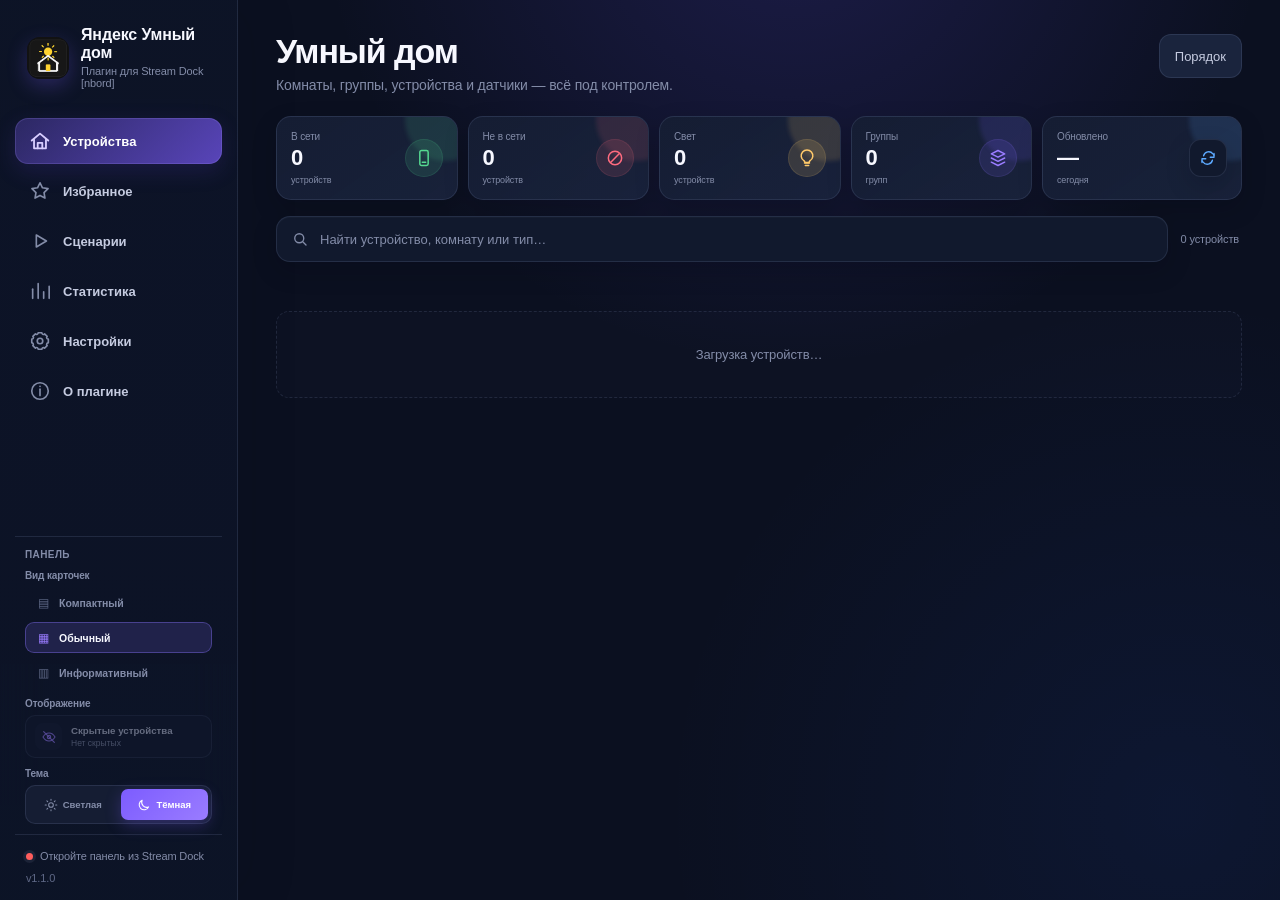
==== commit 738f2772: "Prepare v1.1.0 release for macOS and Windows" ====
--- a/com.nbord.yandexsmarthome.streamdock.sdPlugin/dashboard/index.html
+++ b/com.nbord.yandexsmarthome.streamdock.sdPlugin/dashboard/index.html
@@ -1,7 +1,7 @@
 <!DOCTYPE html>
 
 <html lang="ru">
-<head><meta charset="utf-8"/><meta content="width=device-width,initial-scale=1" name="viewport"/><meta content="light dark" name="color-scheme"/><title>Яндекс Умный дом [n-bord] — Панель</title><link href="style.css?v=1.0.0" rel="stylesheet"/></head>
+<head><meta charset="utf-8"/><meta content="width=device-width,initial-scale=1" name="viewport"/><meta content="light dark" name="color-scheme"/><title>Яндекс Умный дом [n-bord] — Панель</title><link href="style.css?v=1.1.0" rel="stylesheet"/></head>
 <body>
 <div class="app">
 <aside class="sidebar">
@@ -40,7 +40,7 @@
 
 </div>
 
-<div class="side-bottom"><div class="side-status" id="sideStatus"><span class="dot"></span><span>Подключение…</span></div><div class="version" id="sideVersion">v1.0.0</div></div>
+<div class="side-bottom"><div class="side-status" id="sideStatus"><span class="dot"></span><span>Подключение…</span></div><div class="version" id="sideVersion">v1.1.0</div></div>
 </aside>
 <main class="main">
 <section class="page active" id="page-devices">
@@ -64,7 +64,7 @@
 <div class="page-head"><div><h1>Статистика</h1><p>Локальная статистика использования кнопок, крутилок и сценариев.</p></div><div class="head-actions"><label class="usage-toggle" for="usageEnabled"><input checked="" id="usageEnabled" type="checkbox"/><span class="switch-track"><span class="switch-knob"></span></span><span>Собирать статистику</span></label><button class="btn" id="refreshUsage">Обновить</button><button class="btn danger-btn" id="clearUsage">Очистить</button></div></div>
 <div class="usage-summary-grid"><div class="summary-card"><span>Сегодня</span><strong id="usageToday">0</strong></div><div class="summary-card"><span>За 7 дней</span><strong id="usageWeek">0</strong></div><div class="summary-card"><span>Всего</span><strong id="usageTotal">0</strong></div><div class="summary-card"><span>Действий</span><strong id="usageUnique">0</strong></div></div>
 <div class="panel usage-panel"><div class="diag-section-head"><div><h2>Чаще всего используется</h2><p>Вращение крутилки считается одним использованием за жест, а не каждым щелчком.</p></div><span class="pill">7 дней</span></div><div class="empty hidden" id="usageEmpty">Статистика пока пустая. Используйте кнопки или сценарии на Stream Dock.</div><div class="usage-list" id="usageList"></div></div>
-<div class="notice usage-note" id="usageStateNote">Статистика хранится только локально на Mac. Для часто используемых устройств и сценариев можно сразу добавить ★ в «Избранное».</div>
+<div class="notice usage-note" id="usageStateNote">Статистика хранится только локально на этом компьютере. Для часто используемых устройств и сценариев можно сразу добавить ★ в «Избранное».</div>
 </section>
 
 
@@ -89,7 +89,21 @@
   <button class="btn danger-btn reset-plugin-btn" id="fullResetPlugin" type="button">Сбросить плагин…</button>
 </section>
 </div>
-<div class="settings-pane" data-settings-pane="connection"><div class="settings-section-head"><div><h2>Подключение</h2><p>Один OAuth-токен используется всеми действиями плагина.</p></div><span class="pill" id="connectionPill">Не проверено</span></div><div class="panel"><h2>Аккаунт Яндекса</h2><label for="dashboardToken">OAuth-токен</label><div class="input-row"><input autocomplete="off" id="dashboardToken" placeholder="OAuth-токен Яндекс" spellcheck="false" type="password"/><button class="btn primary" id="saveToken">Сохранить и проверить</button><button class="btn danger-btn" id="logoutToken">Выйти</button></div><p class="hint">Требуются доступы <b>iot:view</b> и <b>iot:control</b>. Токен хранится в глобальных настройках плагина. Можно вставить сам токен или полный URL результата OAuth — в этом случае плагин также сохранит срок действия из <code>expires_in</code>.</p><div id="tokenExpiryInfo" class="token-expiry-info hidden"></div><div class="notice" id="connectionStatus">Ожидание данных…</div></div><div class="panel token-help"><h2>Как получить токен</h2><ol><li>Откройте Яндекс OAuth и создайте приложение типа <b>«Для доступа к API или отладки»</b>.</li><li>Добавьте разрешения умного дома <code>iot:view</code> и <code>iot:control</code>.</li><li>Для приложения доступа к API используйте redirect URI <code>https://oauth.yandex.ru/verification_code</code>.</li><li>Получите OAuth-токен и вставьте его выше. После проверки он станет общим для всех кнопок и крутилок.</li></ol><div class="help-links"><a class="btn" data-external-url="https://oauth.yandex.ru/client/new/" href="https://oauth.yandex.ru/client/new/">Создать OAuth-приложение</a><a class="btn" data-external-url="https://yandex.ru/dev/dialogs/smart-home/doc/ru/concepts/platform-protocol" href="https://yandex.ru/dev/dialogs/smart-home/doc/ru/concepts/platform-protocol">Документация API</a></div></div></div>
+<div class="settings-pane" data-settings-pane="connection">
+<div class="settings-section-head"><div><h2>Подключение</h2><p>Войдите через Яндекс в браузере или подключите собственный OAuth-токен вручную.</p></div><span class="pill" id="connectionPill">Не проверено</span></div>
+<div class="panel oauth-login-panel">
+  <div class="oauth-login-copy">
+    <div class="oauth-login-title"><span class="oauth-yandex-mark">Я</span><div><h2>Войти через Яндекс</h2><p>Рекомендуемый способ</p></div><span class="oauth-recommended">Без ручной настройки</span></div>
+    <p class="oauth-login-description">Плагин откроет Яндекс OAuth в браузере. После подтверждения доступа токен автоматически вернётся в плагин и будет сохранён для всех кнопок и крутилок.</p>
+    <div class="oauth-permissions"><span>✓ Просмотр умного дома</span><span>✓ Управление устройствами</span><span>✓ Срок действия токена</span></div>
+  </div>
+  <button class="btn primary oauth-login-btn" id="yandexOAuthLogin" type="button">Войти через Яндекс</button>
+  <div class="oauth-flow-status hidden" id="oauthFlowStatus"><span class="oauth-flow-spinner"></span><div class="oauth-flow-copy"><strong id="oauthFlowTitle">Ожидаю подтверждения…</strong><small id="oauthFlowDetail">Завершите вход в открывшемся окне браузера.</small><button class="btn oauth-open-browser hidden" id="oauthOpenBrowser" type="button">Открыть страницу авторизации</button></div></div>
+</div>
+<div class="connection-divider"><span>или</span></div>
+<div class="panel manual-token-panel"><h2>Подключить токен вручную</h2><p class="hint manual-token-intro">Для продвинутого варианта можно использовать собственное OAuth-приложение Яндекса и вставить полученный токен вручную.</p><label for="dashboardToken">OAuth-токен</label><div class="input-row"><input autocomplete="off" id="dashboardToken" placeholder="OAuth-токен Яндекс" spellcheck="false" type="password"/><button class="btn primary" id="saveToken">Сохранить и проверить</button><button class="btn danger-btn" id="logoutToken">Выйти</button></div><p class="hint">Требуются доступы <b>iot:view</b> и <b>iot:control</b>. Можно вставить сам токен или полный URL результата OAuth — при наличии <code>expires_in</code> плагин сохранит и срок действия.</p><div id="tokenExpiryInfo" class="token-expiry-info hidden"></div><div class="notice" id="connectionStatus">Ожидание данных…</div></div>
+<div class="panel token-help"><h2>Ручное получение токена</h2><ol><li>Откройте Яндекс OAuth и создайте приложение типа <b>«Для доступа к API или отладки»</b>.</li><li>Добавьте разрешения <code>iot:view</code> и <code>iot:control</code>.</li><li>Используйте redirect URI <code>https://oauth.yandex.ru/verification_code</code>.</li><li>Получите токен и вставьте его в поле выше.</li></ol><div class="help-links"><a class="btn" data-external-url="https://oauth.yandex.ru/client/new/" href="https://oauth.yandex.ru/client/new/">Создать своё OAuth-приложение</a><a class="btn" data-external-url="https://yandex.ru/dev/dialogs/smart-home/doc/ru/concepts/platform-protocol" href="https://yandex.ru/dev/dialogs/smart-home/doc/ru/concepts/platform-protocol">Документация API</a></div></div>
+</div>
 <div class="settings-pane" data-settings-pane="diagnostics"><div class="settings-section-head"><div><h2>Диагностика</h2><p>Живой журнал, проверки состояния и безопасные авто-тесты.</p></div></div><div class="panel diagnostics-log-panel">
 <div class="diag-toolbar">
 <label class="debug-toggle" for="debugMode"><input id="debugMode" type="checkbox"/><span class="switch-track"><span class="switch-knob"></span></span><span>Режим отладки</span></label>
@@ -105,8 +119,25 @@
 <div class="diagnostic-list" id="diagnosticTests"><div class="diag-placeholder">Откройте раздел или нажмите «Запустить».</div></div>
 </div></div>
 </section><section class="page" id="page-about">
-<div class="page-head"><div><h1>О плагине</h1><p>Неофициальный плагин Яндекс Умный дом для совместимых устройств Stream Dock на macOS.</p></div></div>
-<div class="panel about about-release"><img src="../static/icons/plugin.png"/><div><h2>Яндекс Умный дом [n-bord] · версия 1.0.0</h2><p><b>Автор:</b> nbord</p><p>Неофициальный любительский проект. Не связан с компанией Яндекс и сервисом «Умный дом» от Яндекса и не поддерживается ими.</p><p class="about-legal">Все упомянутые товарные знаки принадлежат их правообладателям.</p><div class="help-links about-project-links"><a class="btn primary" data-external-url="https://github.com/n-bord/yandex-smart-home-stream-dock" href="https://github.com/n-bord/yandex-smart-home-stream-dock">GitHub проекта</a></div></div></div>
+<div class="page-head"><div><h1>О плагине</h1><p>Неофициальный плагин Яндекс Умный дом для совместимых устройств Stream Dock на macOS и Windows.</p></div></div>
+<div class="panel about about-release"><img src="../static/icons/plugin.png"/><div><h2>Яндекс Умный дом [n-bord] · версия 1.1.0</h2><p><b>Автор:</b> nbord</p><p>Неофициальный любительский проект. Не связан с компанией Яндекс и сервисом «Умный дом» от Яндекса и не поддерживается ими.</p><p class="about-legal">Все упомянутые товарные знаки принадлежат их правообладателям.</p><div class="help-links about-project-links"><a class="btn primary" data-external-url="https://github.com/n-bord/yandex-smart-home-stream-dock" href="https://github.com/n-bord/yandex-smart-home-stream-dock">GitHub проекта</a><a class="btn" data-external-url="https://github.com/n-bord/yandex-smart-home-stream-dock/releases" href="https://github.com/n-bord/yandex-smart-home-stream-dock/releases">Все релизы</a></div></div></div>
+<div class="panel update-panel">
+  <div class="update-head">
+    <div class="update-icon" aria-hidden="true"><svg viewBox="0 0 24 24"><path d="M20 6v5h-5"/><path d="M4 18v-5h5"/><path d="M6.2 9A7 7 0 0 1 18.5 6.5L20 8"/><path d="M17.8 15A7 7 0 0 1 5.5 17.5L4 16"/></svg></div>
+    <div class="update-title"><h2>Обновление</h2><p id="updateSummary">Информация о последнем релизе будет загружена с GitHub.</p></div>
+    <span class="pill update-status" id="updateStatusPill">Не проверено</span>
+  </div>
+  <div class="update-version-grid">
+    <div class="update-version-box"><span>Установлена</span><strong id="updateCurrentVersion">v1.1.0</strong></div>
+    <div class="update-version-box"><span>Последняя на GitHub</span><strong id="updateLatestVersion">—</strong></div>
+  </div>
+  <div class="update-release-card hidden" id="updateReleaseCard">
+    <div class="update-release-head"><div><strong id="updateReleaseName">Последний релиз</strong><small id="updateReleaseMeta"></small></div><span class="update-release-asset hidden" id="updateReleaseAsset"></span></div>
+    <div class="update-release-notes" id="updateReleaseNotes"></div>
+  </div>
+  <div class="help-links update-actions"><button class="btn" id="checkUpdates" type="button">Проверить обновление</button><a class="btn" data-external-url="https://github.com/n-bord/yandex-smart-home-stream-dock/releases" href="https://github.com/n-bord/yandex-smart-home-stream-dock/releases">Открыть Releases</a></div>
+  <p class="update-footnote">Проверка выполняется через GitHub Releases. Если доступна новая версия, кнопка проверки превратится в переход к странице соответствующего релиза.</p>
+</div>
 </section>
 </main>
 </div>
@@ -153,11 +184,11 @@
 </div>
 <div class="history-chart-card"><div class="history-chart" id="sensorHistoryChart"></div><div class="history-empty hidden" id="sensorHistoryEmpty">История ещё накапливается.</div></div>
 <div class="history-stats" id="sensorHistoryStats"></div>
-<div class="history-note"><b>Локальная история.</b> Публичный API Яндекс Smart Home отдаёт текущее состояние датчика, но не временной ряд. Плагин сохраняет точки на Mac до 24 часов и показывает фактическое время каждой записи.</div>
+<div class="history-note"><b>Локальная история.</b> Публичный API Яндекс Smart Home отдаёт текущее состояние датчика, но не временной ряд. Плагин сохраняет точки локально на этом компьютере до 24 часов и показывает фактическое время каждой записи.</div>
 </div>
 </div>
 <div aria-live="polite" class="toast" id="toast" role="status"></div>
 <script>window.addEventListener('error',function(e){try{var x=document.getElementById('sideStatus');if(x){x.className='side-status error';var t=x.querySelector('span:last-child');if(t)t.textContent='Ошибка интерфейса';}var n=document.getElementById('connectionStatus');if(n){n.textContent='Ошибка JavaScript: '+String(e.message||'неизвестная ошибка');n.className='notice error';}}catch(_){}});</script>
-<script src="app.js?v=1.0.0"></script>
+<script src="app.js?v=1.1.0"></script>
 </body>
 </html>
--- a/com.nbord.yandexsmarthome.streamdock.sdPlugin/dashboard/style.css
+++ b/com.nbord.yandexsmarthome.streamdock.sdPlugin/dashboard/style.css
@@ -818,5 +818,36 @@
 .token-expiry-info.error{border-color:color-mix(in srgb,var(--red) 34%,var(--line));background:color-mix(in srgb,var(--red) 7%,var(--field))}
 .token-expiry-info.unknown{border-style:dashed}
 
-/* v1.0.0 release */
+/* v1.0.2 release */
 .about-project-links{margin-top:14px}.about-project-links .btn{display:inline-flex;align-items:center;text-decoration:none}
+
+/* v1.0.3 presence startup */
+.device-card.presence-pending{border-color:color-mix(in srgb,var(--blue) 18%,var(--line))!important}
+.compact-state.pending,.device-detail-status.pending{color:var(--blue)!important;background:color-mix(in srgb,var(--blue) 9%,var(--field-2))!important;border-color:color-mix(in srgb,var(--blue) 18%,var(--line))!important}
+.compact-state.pending::before,.device-detail-status.pending::before{content:"";display:inline-block;width:6px;height:6px;border-radius:50%;background:currentColor;margin-right:6px;vertical-align:1px;animation:presencePulse 1.1s ease-in-out infinite}
+.device-card.presence-pending .compact-power,.device-card.presence-pending .compact-range input{opacity:.45!important;cursor:wait!important}
+@keyframes presencePulse{0%,100%{opacity:.35;transform:scale(.85)}50%{opacity:1;transform:scale(1)}}
+
+/* v1.0.4 update checker */
+.update-panel{margin-top:16px!important;padding:20px!important}
+.update-head{display:flex;align-items:flex-start;gap:14px}
+.update-icon{width:44px;height:44px;flex:0 0 44px;border-radius:14px;display:grid;place-items:center;background:linear-gradient(135deg,color-mix(in srgb,var(--primary) 24%,var(--surface)),color-mix(in srgb,var(--primary-2) 18%,var(--surface)));border:1px solid color-mix(in srgb,var(--primary) 36%,var(--line));color:var(--primary-2);box-shadow:0 10px 24px rgba(124,92,255,.13)}
+.update-icon svg{width:22px;height:22px;fill:none;stroke:currentColor;stroke-width:1.8;stroke-linecap:round;stroke-linejoin:round}
+.update-title{min-width:0;flex:1}.update-title h2{margin:1px 0 4px!important}.update-title p{margin:0;color:var(--muted);line-height:1.45}
+.update-status{margin-left:auto;white-space:nowrap}.update-status.update{background:color-mix(in srgb,var(--primary) 18%,var(--field-2))!important;color:var(--primary-2)!important;border:1px solid color-mix(in srgb,var(--primary) 36%,var(--line))}.update-status.warn{background:rgba(255,186,73,.12)!important;color:#ffbd58!important}.update-status.running{position:relative;padding-left:27px}.update-status.running:before{content:"";position:absolute;left:10px;top:50%;width:9px;height:9px;margin-top:-5px;border-radius:50%;border:2px solid currentColor;border-right-color:transparent;animation:refreshSpin .8s linear infinite}
+.update-version-grid{display:grid;grid-template-columns:repeat(2,minmax(0,1fr));gap:10px;margin-top:18px}.update-version-box{background:var(--field);border:1px solid var(--line);border-radius:13px;padding:13px 14px}.update-version-box span{display:block;color:var(--muted);font-size:11px;margin-bottom:6px}.update-version-box strong{font-size:18px;color:var(--text);letter-spacing:-.02em}
+.update-release-card{margin-top:12px;border:1px solid var(--line);background:color-mix(in srgb,var(--field) 88%,transparent);border-radius:14px;padding:15px}.update-release-head{display:flex;align-items:flex-start;justify-content:space-between;gap:12px;padding-bottom:12px;border-bottom:1px solid var(--line)}.update-release-head strong{display:block;color:var(--text);font-size:14px}.update-release-head small{display:block;color:var(--muted);font-size:10px;margin-top:5px}.update-release-asset{flex:none;max-width:46%;overflow:hidden;text-overflow:ellipsis;white-space:nowrap;border:1px solid var(--line);background:var(--field-2);color:var(--text-2);font-size:10px;padding:6px 8px;border-radius:9px}
+.update-release-notes{max-height:280px;overflow:auto;white-space:pre-wrap;color:var(--text-2);line-height:1.58;font-size:12px;padding:13px 3px 2px;scrollbar-width:thin}
+.update-actions{margin-top:14px!important}.update-actions .btn.primary{background:linear-gradient(135deg,var(--primary),var(--primary-2))!important;border-color:transparent!important;color:#fff!important;box-shadow:0 8px 20px rgba(124,92,255,.20)}
+.update-footnote{margin:13px 0 0;color:var(--muted);font-size:10px;line-height:1.45}
+@media(max-width:760px){.update-head{flex-wrap:wrap}.update-status{margin-left:58px}.update-version-grid{grid-template-columns:1fr}.update-release-head{flex-direction:column}.update-release-asset{max-width:100%}}
+.update-release-notes h4{margin:3px 0 8px;color:var(--text);font-size:13px}.update-release-notes h4:not(:first-child){margin-top:14px}.update-release-notes p{margin:6px 0;color:var(--text-2)}.update-release-notes ul{margin:6px 0 10px;padding-left:21px}.update-release-notes li{margin:4px 0;color:var(--text-2)}.update-release-notes blockquote{margin:9px 0;padding:8px 11px;border-left:3px solid var(--primary);background:color-mix(in srgb,var(--primary) 7%,transparent);border-radius:0 8px 8px 0;color:var(--muted)}
+
+/* v1.1.0 Yandex OAuth PKCE */
+.oauth-login-panel{display:grid;grid-template-columns:minmax(0,1fr) auto;gap:18px;align-items:center;position:relative;overflow:hidden}
+.oauth-login-panel:before{content:"";position:absolute;width:240px;height:240px;right:-90px;top:-130px;border-radius:50%;background:radial-gradient(circle,color-mix(in srgb,#ffcc00 18%,transparent),transparent 68%);pointer-events:none}
+.oauth-login-copy{min-width:0;position:relative;z-index:1}.oauth-login-title{display:flex;align-items:center;gap:12px;flex-wrap:wrap}.oauth-login-title h2{margin:0}.oauth-login-title p{margin:2px 0 0;color:var(--muted);font-size:12px}.oauth-yandex-mark{display:grid;place-items:center;width:42px;height:42px;border-radius:13px;background:#ffcc00;color:#111;font-size:22px;font-weight:900;box-shadow:0 8px 26px rgba(255,204,0,.18)}
+.oauth-recommended{display:inline-flex;align-items:center;padding:6px 9px;border-radius:999px;border:1px solid color-mix(in srgb,var(--primary) 28%,var(--line));background:color-mix(in srgb,var(--primary) 12%,transparent);color:var(--primary-2);font-size:10px;font-weight:750;white-space:nowrap}.oauth-login-description{max-width:760px;margin:15px 0 12px;color:var(--muted);line-height:1.55;font-size:12px}.oauth-permissions{display:flex;gap:8px;flex-wrap:wrap}.oauth-permissions span{padding:6px 9px;border-radius:9px;background:var(--field);border:1px solid var(--line);font-size:10px;color:var(--text-2)}
+.oauth-login-btn{min-width:180px;height:44px;position:relative;z-index:1}.oauth-flow-status{grid-column:1/-1;display:flex;align-items:center;gap:12px;padding:12px 14px;border-radius:13px;border:1px solid var(--line);background:var(--field);position:relative;z-index:1}.oauth-flow-status.hidden{display:none}.oauth-flow-status.success{border-color:color-mix(in srgb,#39d98a 38%,var(--line));background:color-mix(in srgb,#39d98a 8%,var(--field))}.oauth-flow-status.error{border-color:color-mix(in srgb,#ff647c 38%,var(--line));background:color-mix(in srgb,#ff647c 8%,var(--field))}.oauth-flow-status strong{display:block;font-size:12px}.oauth-flow-status small{display:block;margin-top:3px;color:var(--muted);font-size:10px;line-height:1.4}.oauth-flow-copy{min-width:0;flex:1}.oauth-open-browser{margin-top:9px;height:32px;padding:0 12px;font-size:10px;color:#d7caff;border-color:color-mix(in srgb,var(--primary) 48%,var(--line));background:color-mix(in srgb,var(--primary) 12%,var(--field))}.oauth-open-browser:hover{background:color-mix(in srgb,var(--primary) 20%,var(--field))}.oauth-open-browser.hidden{display:none}.oauth-flow-spinner{width:15px;height:15px;border-radius:50%;border:2px solid color-mix(in srgb,var(--primary) 24%,transparent);border-top-color:var(--primary);animation:oauthSpin .8s linear infinite;flex:0 0 auto}.oauth-flow-status.success .oauth-flow-spinner,.oauth-flow-status.error .oauth-flow-spinner{animation:none;border:0;width:18px;height:18px;display:grid;place-items:center}.oauth-flow-status.success .oauth-flow-spinner:before{content:"✓";color:#39d98a;font-weight:900}.oauth-flow-status.error .oauth-flow-spinner:before{content:"!";color:#ff647c;font-weight:900}@keyframes oauthSpin{to{transform:rotate(360deg)}}
+.connection-divider{display:flex;align-items:center;gap:12px;margin:2px 0;color:var(--muted);font-size:10px;text-transform:uppercase;letter-spacing:.08em}.connection-divider:before,.connection-divider:after{content:"";height:1px;background:var(--line);flex:1}.manual-token-intro{margin-top:-3px!important;margin-bottom:14px!important}
+@media(max-width:880px){.oauth-login-panel{grid-template-columns:1fr}.oauth-login-btn{width:100%}}
